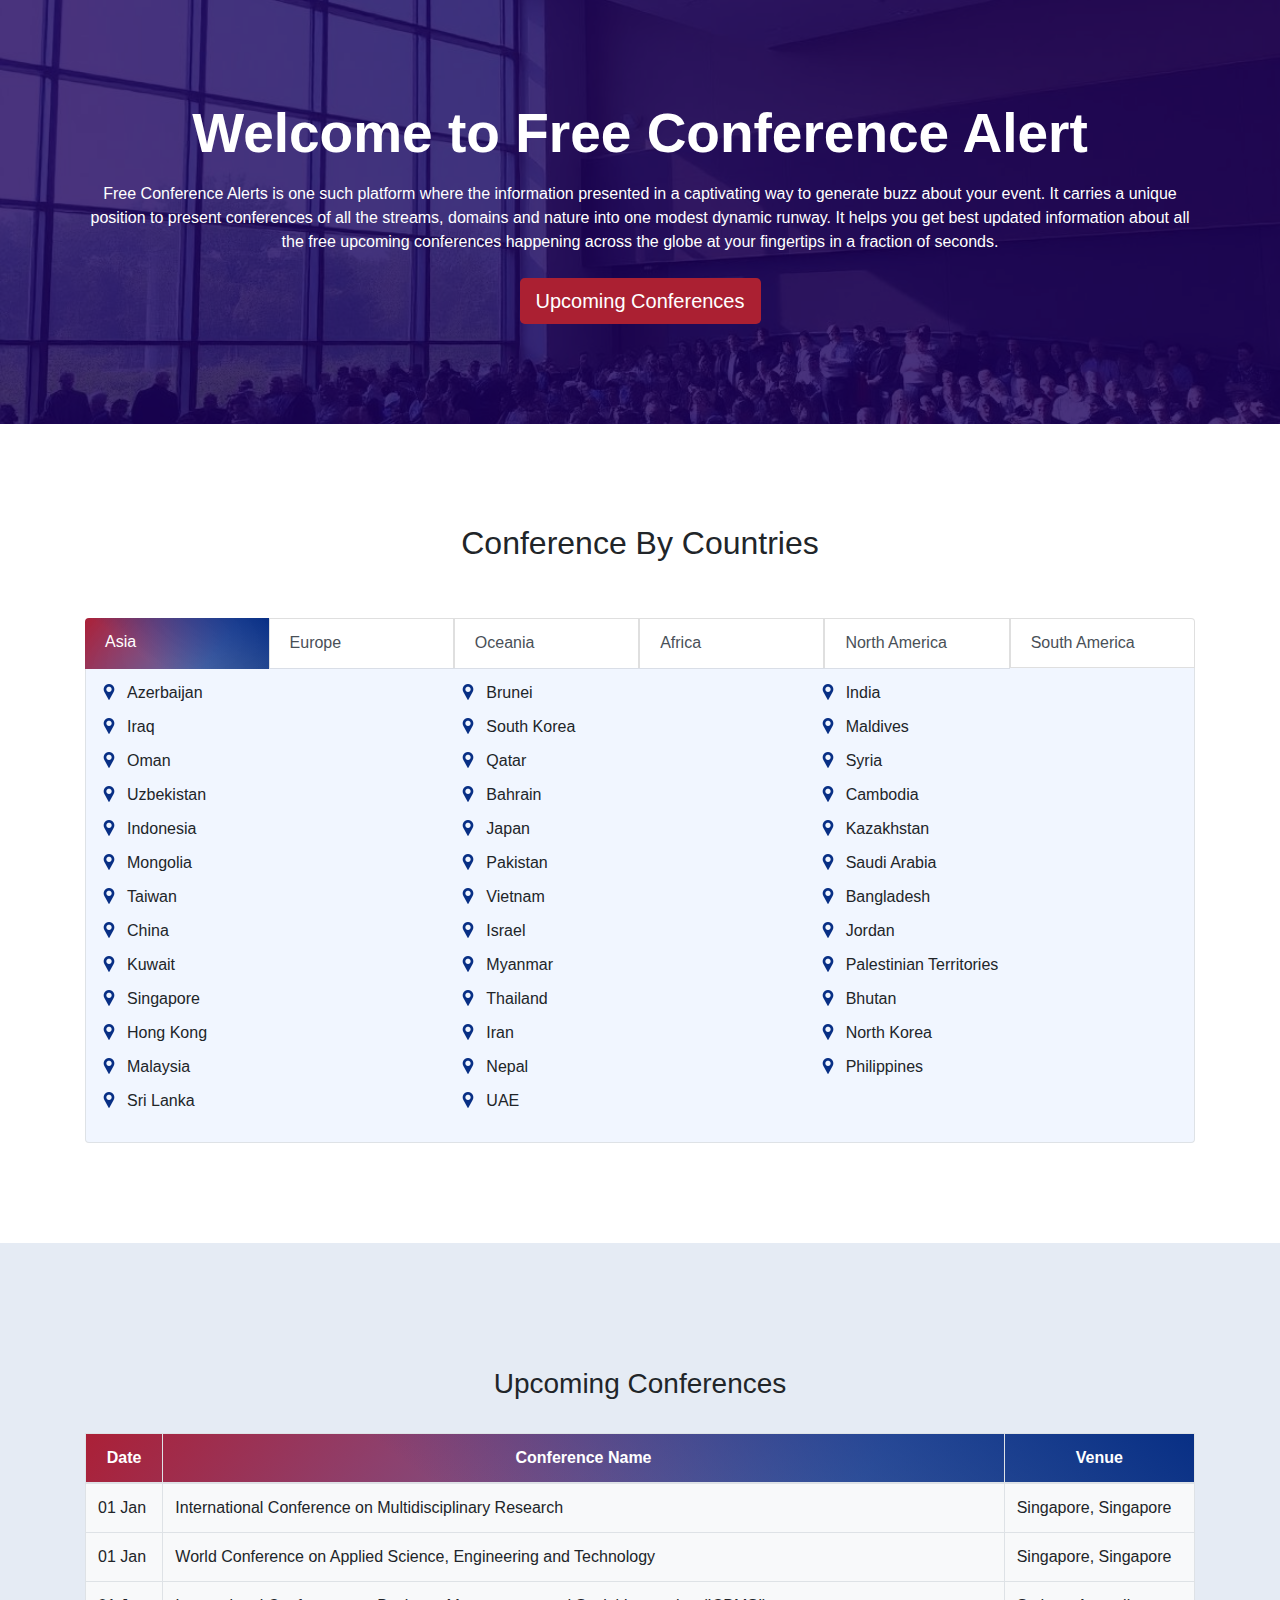
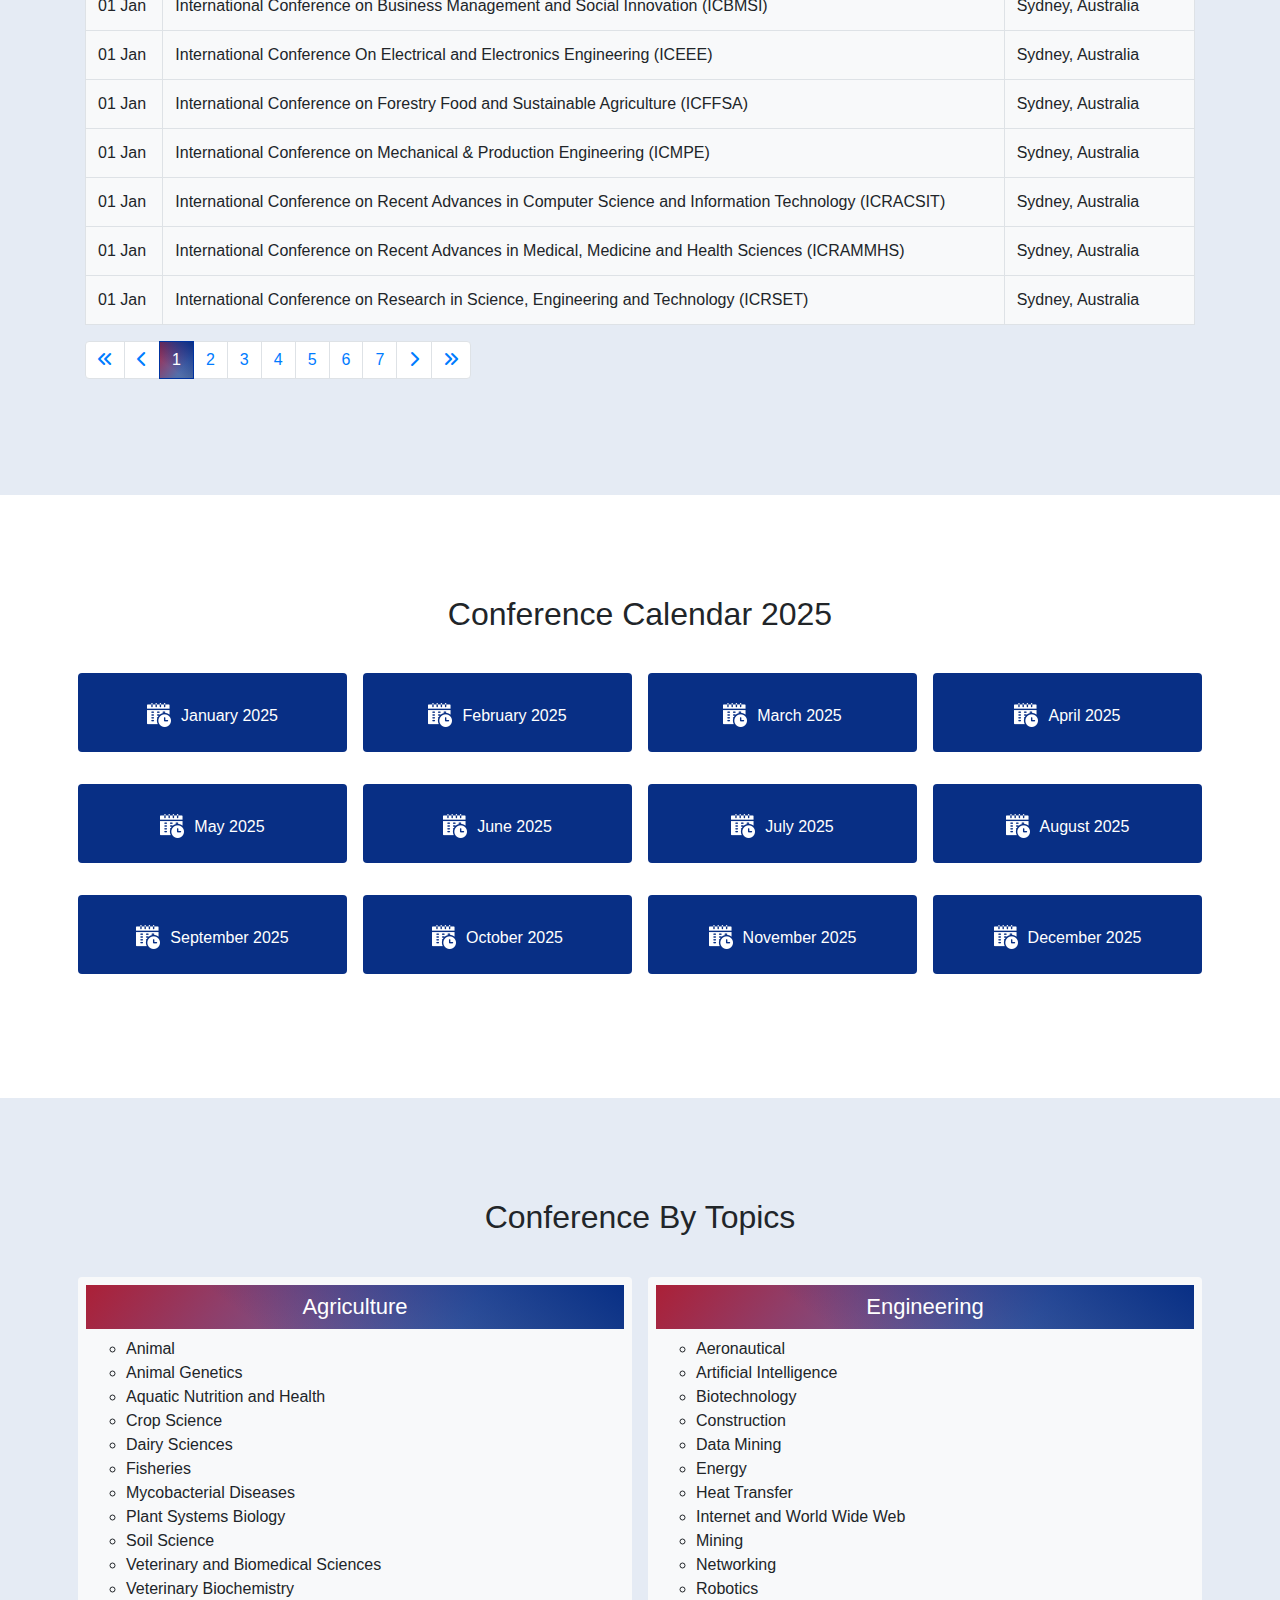
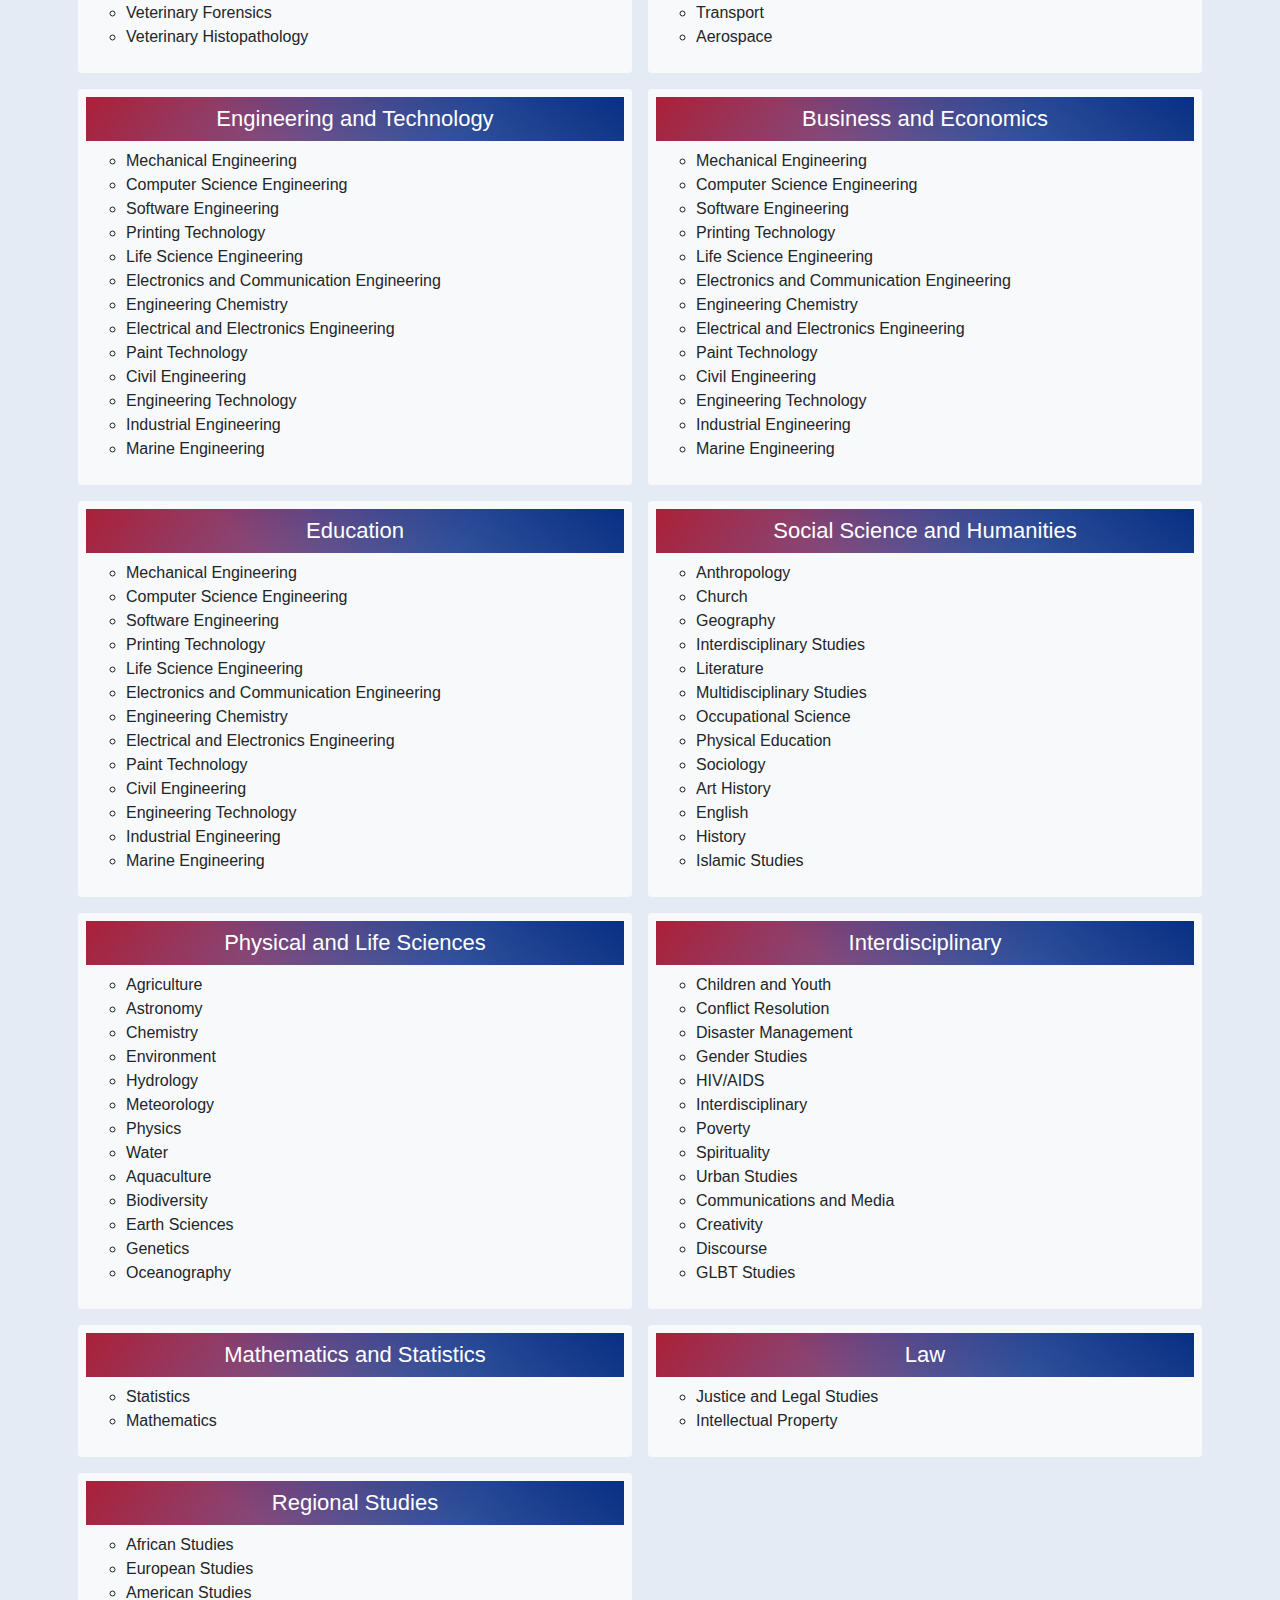
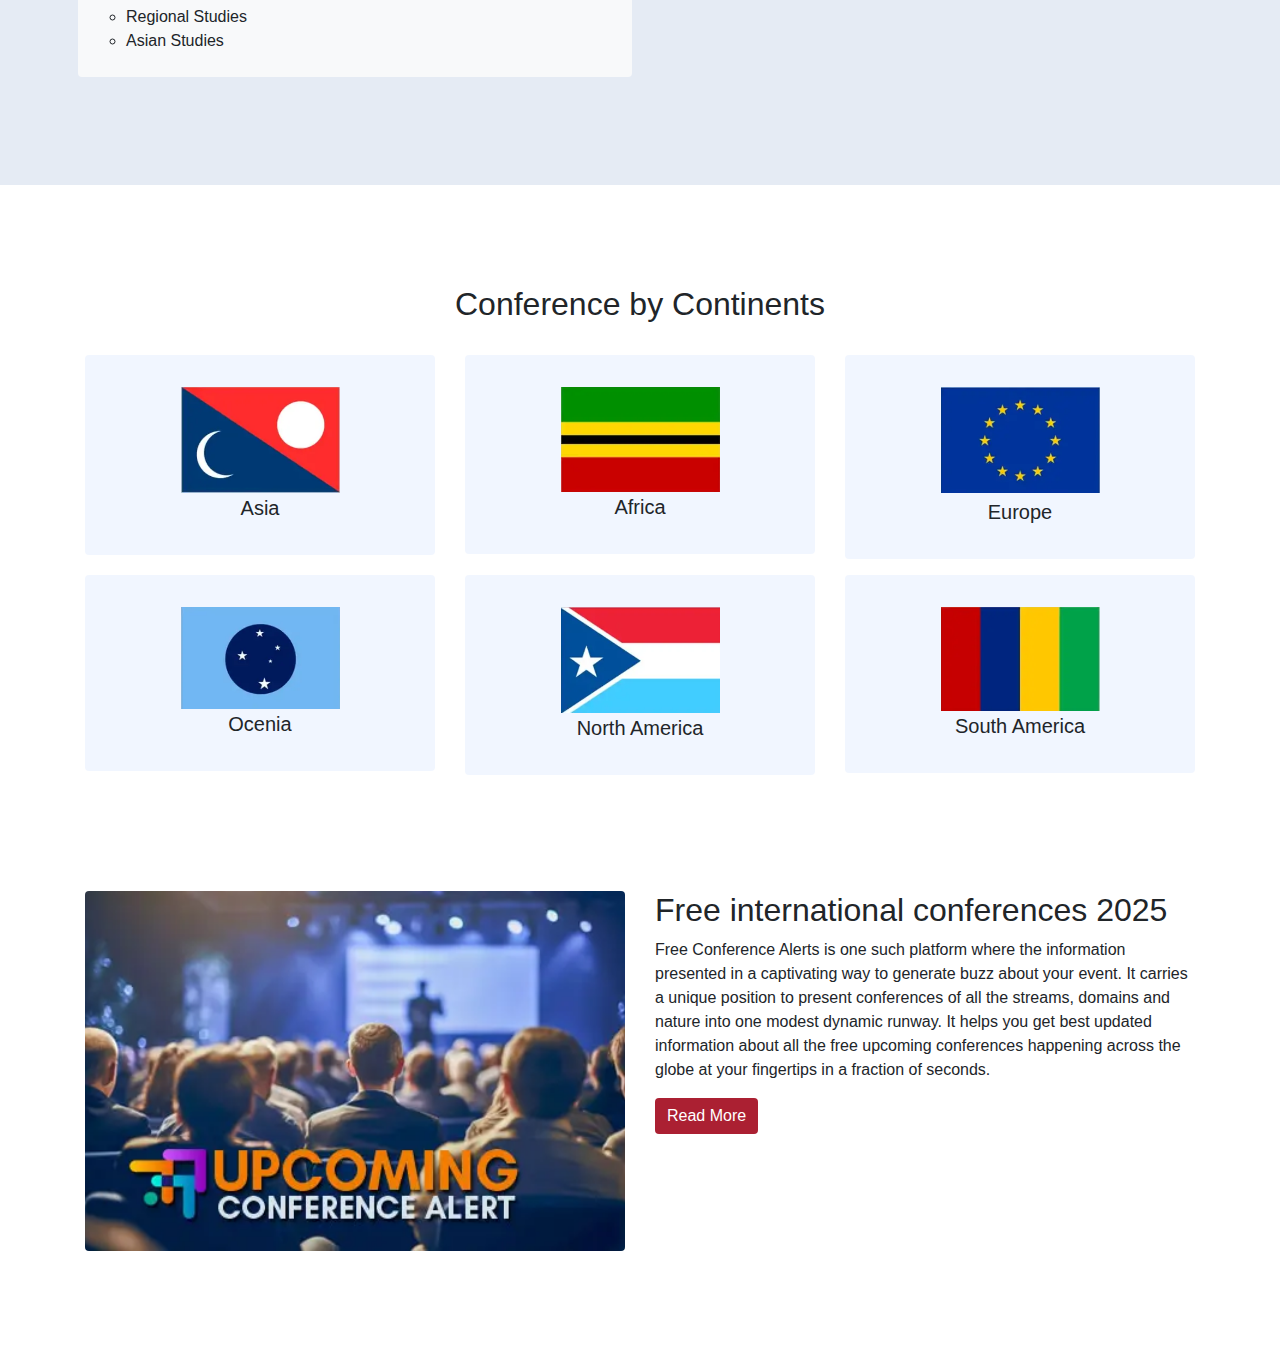
==== home/index.html @ ed37cd1a "structure updated" ====
<!DOCTYPE html>
<html lang="en">
<head>
  <meta charset="UTF-8">
  <meta name="viewport" content="width=device-width, initial-scale=1.0">
  <title>Top Free Conference Cities</title>
  <link rel="stylesheet" href="https://maxcdn.bootstrapcdn.com/bootstrap/4.0.0/css/bootstrap.min.css">
  <link rel="stylesheet" href="styles.css">
  <link rel="stylesheet" href="https://cdnjs.cloudflare.com/ajax/libs/font-awesome/6.0.0-beta3/css/all.min.css">
</head>
<body>
   <section class="position-relative text-center py-100 hero">
    <div class="container position-relative">
      <h1 class="pb-2">Welcome to Free Conference Alert</h1>
      <p class="pb-2">Free Conference Alerts is one such platform where the information presented in a captivating way to generate buzz about your event. It carries a unique position to present conferences of all the streams, domains and nature into one modest dynamic runway. It helps you get best updated information about all the free upcoming conferences happening across the globe at your fingertips in a fraction of seconds.</p>
      <a href="#conference-list">
        <button type="button" class="btn btn-primary btn-lg">Upcoming Conferences</button>
      </a>
      
    </div>
   </section>

<section class="city-section py-100">
  <div class="container">
    <h2 class="text-center pb-5">Conference By Countries</h2>
    <div>
      <div>
        <div class="list-group flex-row" id="list-tab" role="tablist">
          <a class="list-group-item list-group-item-action active" id="list-home-list" data-toggle="list" href="#list-home" role="tab" aria-controls="home">Asia</a>
          <a class="list-group-item list-group-item-action" id="list-profile-list" data-toggle="list" href="#list-profile" role="tab" aria-controls="profile">Europe</a>
          <a class="list-group-item list-group-item-action" id="list-messages-list" data-toggle="list" href="#list-messages" role="tab" aria-controls="messages">Oceania</a>
          <a class="list-group-item list-group-item-action" id="list-settings-list" data-toggle="list" href="#list-settings" role="tab" aria-controls="settings">Africa</a>
          <a class="list-group-item list-group-item-action" id="list-north-america-list" data-toggle="list" href="#list-north-america" role="tab" aria-controls="north-america">North America</a>
          <a class="list-group-item list-group-item-action" id="list-south-america-list" data-toggle="list" href="#list-south-america" role="tab" aria-controls="south-america">South America</a>
        </div>
      </div>
      <div class="col-12 border rounded-bottom py-2 list-box border-top-0" >
        <div class="tab-content " id="nav-tabContent">
          <div class="tab-pane fade show active" id="list-home" role="tabpanel" aria-labelledby="list-home-list"><ul class="city-list p-0">
            <li>Azerbaijan</li>
            <li>Brunei</li>
            <li>India</li>
            <li>Iraq</li>
            <li>South Korea</li>
            <li>Maldives</li>
            <li>Oman</li>
            <li>Qatar</li>
            <li>Syria</li>
            <li>Uzbekistan</li>
            <li>Bahrain</li>
            <li>Cambodia</li>
            <li>Indonesia</li>
            <li>Japan</li>
            <li>Kazakhstan</li>
            <li>Mongolia</li>
            <li>Pakistan</li>
            <li>Saudi Arabia</li>
            <li>Taiwan</li>
            <li>Vietnam</li>
            <li>Bangladesh</li>
            <li>China</li>
            <li>Israel</li>
            <li>Jordan</li>
            <li>Kuwait</li>
            <li>Myanmar</li>
            <li>Palestinian Territories</li>
            <li>Singapore</li>
            <li>Thailand</li>
            <li>Bhutan</li>
            <li>Hong Kong</li>
            <li>Iran</li>
            <li>North Korea</li>
            <li>Malaysia</li>
            <li>Nepal</li>
            <li>Philippines</li>
            <li>Sri Lanka</li>
            <li>UAE</li>
          </ul></div>
          <div class="tab-pane fade" id="list-profile" role="tabpanel" aria-labelledby="list-profile-list"><ul class="city-list p-0">
            <li>Albania</li>
            <li>Andorra</li>
            <li>Armenia</li>
            <li>Austria</li>
            <li>Azerbaijan</li>
            <li>Belarus</li>
            <li>Belgium</li>
            <li>Bosnia and Herzegovina</li>
            <li>Bulgaria</li>
            <li>Croatia</li>
            <li>Cyprus</li>
            <li>Czech Republic</li>
            <li>Denmark</li>
            <li>Estonia</li>
            <li>Finland</li>
            <li>France</li>
            <li>Georgia</li>
            <li>Germany</li>
            <li>Greece</li>
            <li>Hungary</li>
            <li>Iceland</li>
            <li>Ireland</li>
            <li>Italy</li>
            <li>Kosovo</li>
            <li>Latvia</li>
            <li>Lithuania</li>
            <li>Luxembourg</li>
            <li>Malta</li>
            <li>Moldova</li>
            <li>Monaco</li>
            <li>Montenegro</li>
            <li>Netherlands</li>
            <li>North Macedonia</li>
            <li>Norway</li>
            <li>Poland</li>
            <li>Portugal</li>
            <li>Romania</li>
            <li>Russia</li>
            <li>San Marino</li>
            <li>Serbia</li>
            <li>Slovakia</li>
            <li>Slovenia</li>
            <li>Spain</li>
            <li>Sweden</li>
            <li>Switzerland</li>
            <li>Turkey</li>
            <li>Ukraine</li>
            <li>United Kingdom</li>
            <li>Vatican City</li>
          </ul>
          </div>
          <div class="tab-pane fade" id="list-messages" role="tabpanel" aria-labelledby="list-messages-list"><ul class="city-list p-0">
            <li>Australia</li>
            <li>Fiji</li>
            <li>Kiribati</li>
            <li>Marshall Islands</li>
            <li>Micronesia</li>
            <li>New Zealand</li>
            <li>Palau</li>
            <li>Papua New Guinea</li>
            <li>Samoa</li>
            <li>Solomon Islands</li>
            <li>Tonga</li>
            <li>Tuvalu</li>
            <li>Vanuatu</li>
          </ul>
          </div>
          <div class="tab-pane fade" id="list-settings" role="tabpanel" aria-labelledby="list-settings-list"><ul class="city-list p-0">
            <li>Algeria</li>
            <li>Angola</li>
            <li>Benin</li>
            <li>Botswana</li>
            <li>Burkina Faso</li>
            <li>Burundi</li>
            <li>Cabo Verde</li>
            <li>Cameroun</li>
            <li>Central African Republic</li>
            <li>Chad</li>
            <li>Comoros</li>
            <li>Djibouti</li>
            <li>Egypt</li>
            <li>Equatorial Guinea</li>
            <li>Eritrea</li>
            <li>Eswatini</li>
            <li>Ethiopia</li>
            <li>Gabon</li>
            <li>The Gambia</li>
            <li>Ghana</li>
            <li>Guinea</li>
            <li>Guinea-Bissau</li>
            <li>Ivory Coast</li>
            <li>Kenya</li>
            <li>Lesotho</li>
            <li>Liberia</li>
            <li>Libya</li>
            <li>Madagascar</li>
            <li>Malawi</li>
            <li>Mali</li>
            <li>Mauritania</li>
            <li>Mauritius</li>
            <li>Morocco</li>
            <li>Mozambique</li>
            <li>Namibia</li>
            <li>Niger</li>
            <li>Nigeria</li>
            <li>Rwanda</li>
            <li>São Tomé and Príncipe</li>
            <li>Senegal</li>
            <li>Seychelles</li>
            <li>Sierra Leone</li>
            <li>Somalia</li>
            <li>South Africa</li>
            <li>South Sudan</li>
            <li>Sudan</li>
            <li>Togo</li>
            <li>Tunisia</li>
            <li>Uganda</li>
            <li>Zambia</li>
            <li>Zimbabwe</li>
          </ul>
          </div>
          <div class="tab-pane fade" id="list-north-america" role="tabpanel" aria-labelledby="list-north-america-list">
            <ul class="city-list p-0">
              <li>Bahamas</li>
              <li>Cuba</li>
              <li>Greenland</li>
              <li>Mexico</li>
              <li>Barbados</li>
              <li>Dominica</li>
              <li>Haiti</li>
              <li>Panama</li>
              <li>Canada</li>
              <li>Dominican Republic</li>
              <li>Honduras</li>
              <li>Puerto Rico</li>
              <li>Costa Rica</li>
              <li>El Salvador</li>
              <li>Jamaica</li>
              <li>USA</li>
            </ul>
          </div>
          <div class="tab-pane fade" id="list-south-america" role="tabpanel" aria-labelledby="list-south-america-list">
            <ul class="city-list p-0">
              <li>Argentina</li>
              <li>Chile</li>
              <li>Peru</li>
              <li>Bolivia</li>
              <li>Ecuador</li>
              <li>Suriname</li>
              <li>Brazil</li>
              <li>Guyana</li>
              <li>Uruguay</li>
              <li>Colombia</li>
              <li>Paraguay</li>
              <li>Venezuela</li>
            </ul>
          </div>
        </div>
      </div>
    </div>
  </div>
</section>

<section id="conference-list" class="conference-list py-100">
  <div class="container mt-4">
    <h3 class="text-center pb-4">Upcoming Conferences</h3>
    <div class="table-responsive">
        <table class="table table-bordered bg-light">
            <thead class="gradient-bg">
                <tr class="text-center">
                    <th>Date</th>
                    <th>Conference Name</th>
                    <th>Venue</th>
                </tr>
            </thead>
            <tbody>
                <tr>
                    <td>01 Jan</td>
                    <td>International Conference on Multidisciplinary Research</td>
                    <td>Singapore, Singapore</td>
                </tr>
                <tr>
                    <td>01 Jan</td>
                    <td>World Conference on Applied Science, Engineering and Technology</td>
                    <td>Singapore, Singapore</td>
                </tr>
                <tr>
                    <td>01 Jan</td>
                    <td>International Conference on Business Management and Social Innovation (ICBMSI)</td>
                    <td>Sydney, Australia</td>
                </tr>
                <tr>
                    <td>01 Jan</td>
                    <td>International Conference On Electrical and Electronics Engineering (ICEEE)</td>
                    <td>Sydney, Australia</td>
                </tr>
                <tr>
                    <td>01 Jan</td>
                    <td>International Conference on Forestry Food and Sustainable Agriculture (ICFFSA)</td>
                    <td>Sydney, Australia</td>
                </tr>
                <tr>
                    <td>01 Jan</td>
                    <td>International Conference on Mechanical & Production Engineering (ICMPE)</td>
                    <td>Sydney, Australia</td>
                </tr>
                <tr>
                    <td>01 Jan</td>
                    <td>International Conference on Recent Advances in Computer Science and Information Technology (ICRACSIT)</td>
                    <td>Sydney, Australia</td>
                </tr>
                <tr>
                    <td>01 Jan</td>
                    <td>International Conference on Recent Advances in Medical, Medicine and Health Sciences (ICRAMMHS)</td>
                    <td>Sydney, Australia</td>
                </tr>
                <tr>
                    <td>01 Jan</td>
                    <td>International Conference on Research in Science, Engineering and Technology (ICRSET)</td>
                    <td>Sydney, Australia</td>
                </tr>
            </tbody>
        </table>

        <ul class="pagination justify-content-start">
          <li class="page-item">
              <a class="page-link" href="#"><i class="fa-solid fa-angles-left"></i></a>
          </li>
          <li class="page-item">
              <a class="page-link" href="#"><i class="fa-solid fa-chevron-left"></i></a>
          </li>
          <li class="page-item active">
              <a class="page-link" href="#">1</a>
          </li>
          <li class="page-item"><a class="page-link" href="#">2</a></li>
          <li class="page-item"><a class="page-link" href="#">3</a></li>
          <li class="page-item"><a class="page-link" href="#">4</a></li>
          <li class="page-item"><a class="page-link" href="#">5</a></li>
          <li class="page-item"><a class="page-link" href="#">6</a></li>
          <li class="page-item"><a class="page-link" href="#">7</a></li>
          <li class="page-item">
              <a class="page-link" href="#"><i class="fa-solid fa-chevron-right"></i></a>
          </li>
          <li class="page-item">
              <a class="page-link" href="#"><i class="fa-solid fa-angles-right"></i></a>
          </li>
      </ul>
    </div>
</div>

</section>

<section class="calendar py-100">
  <div class="container">
    <h2 class="text-center pb-4">Conference Calendar 2025</h2>
    
    <div class="row p-0">
      <div class="text-center p-2 rounded col-md-3 col-sm-6 col-12">
        <p class="py-4 rounded text-white">January 2025</p>
      </div class="py-4 rounded text-white">
      <div class="text-center p-2 rounded col-md-3 col-sm-6 col-12">
        <p class="py-4 rounded text-white">February 2025</p>
      </div>
      <div class="text-center p-2 rounded col-md-3 col-sm-6 col-12">
        <p class="py-4 rounded text-white">March 2025</p>
      </div>
      <div class="text-center p-2 rounded col-md-3 col-sm-6 col-12">
        <p class="py-4 rounded text-white">April 2025</p>
      </div>

      <div class="text-center p-2 rounded col-md-3 col-sm-6 col-12">
        <p class="py-4 rounded text-white">May 2025</p>
      </div>
      <div class="text-center p-2 rounded col-md-3 col-sm-6 col-12">
        <p class="py-4 rounded text-white">June 2025</p>
      </div>
      <div class="text-center p-2 rounded col-md-3 col-sm-6 col-12">
        <p class="py-4 rounded text-white">July 2025</p>
      </div>
      <div class="text-center p-2 rounded col-md-3 col-sm-6 col-12">
        <p class="py-4 rounded text-white">August 2025</p>
      </div>
    
      <div class="text-center p-2 rounded col-md-3 col-sm-6 col-12">
        <p class="py-4 rounded text-white">September 2025</p>
      </div>
      <div class="text-center p-2 rounded col-md-3 col-sm-6 col-12">
        <p class="py-4 rounded text-white">October 2025</p>
      </div>
      <div class="text-center p-2 rounded col-md-3 col-sm-6 col-12">
        <p class="py-4 rounded text-white">November 2025</p>
      </div>
      <div class="text-center p-2 rounded col-md-3 col-sm-6 col-12">
        <p class="py-4 rounded text-white">December 2025</p>
      </div>
    </div>
  </div>
  
  </div>
  
</section>

<section class="topics py-100">

<div class="container">
  <h2 class="text-center pb-4">Conference By Topics</h2>
  <div class="row">

  <div class="p-2 col-md-6 col-12">
  <div class="rounded bg-light p-2 topic-div">
    <h2 class="text-center gradient-bg">Agriculture</h2>
    <ul class="topic">
      <li>Animal</li>
      <li>Animal Genetics</li>
      <li>Aquatic Nutrition and Health</li>
      <li>Crop Science</li>
      <li>Dairy Sciences</li>
      <li>Fisheries</li>
      <li>Mycobacterial Diseases</li>
      <li>Plant Systems Biology</li>
      <li>Soil Science</li>
      <li>Veterinary and Biomedical Sciences</li>
      <li>Veterinary Biochemistry</li>
      <li>Veterinary Forensics</li>
      <li>Veterinary Histopathology</li>
      <li>Veterinary Science</li>
    </ul> 
  </div>
</div>

<div class="p-2 col-md-6 col-12">
  <div class="rounded bg-light p-2 topic-div">
    <h2 class="text-center gradient-bg">Engineering</h2>
    <ul class="topic">
      <li>Aeronautical</li>
      <li>Artificial Intelligence</li>
      <li>Biotechnology</li>
      <li>Construction</li>
      <li>Data Mining</li>
      <li>Energy</li>
      <li>Heat Transfer</li>
      <li>Internet and World Wide Web</li>
      <li>Mining</li>
      <li>Networking</li>
      <li>Robotics</li>
      <li>Transport</li>
      <li>Aerospace</li>
      <li>Bioinformatics</li>
      <li>Computer Software and Applications</li>
      <li>Computer Vision</li>
      <li>Design</li>
      <li>Engineering</li>
      <li>Image Processing</li>
      <li>Manufacturing</li>
      <li>NanoTechnology</li>
      <li>Polymers and Plastics</li>
      <li>Space Environment and Aviation Technology</li>
      <li>Architecture</li>
      <li>Biomedical Engineering</li>
      <li>Computing</li>
      <li>Cybersecurity</li>
      <li>Electronics and Electrical</li>
      <li>Forestry</li>
      <li>Information Technology</li>
      <li>Military</li>
      <li>NanoTechnology and Smart materials</li>
      <li>Renewable Energy</li>
      <li>Systems Engineering</li>
    </ul>
  </div>
</div>

  <div class="p-2 col-md-6 col-12">
  <div class="rounded bg-light p-2 topic-div">
    <h2 class="text-center gradient-bg">Engineering and Technology</h2>
    <ul class="topic">
      <li>Mechanical Engineering</li>
      <li>Computer Science Engineering</li>
      <li>Software Engineering</li>
      <li>Printing Technology</li>
      <li>Life Science Engineering</li>
      <li>Electronics and Communication Engineering</li>
      <li>Engineering Chemistry</li>
      <li>Electrical and Electronics Engineering</li>
      <li>Paint Technology</li>
      <li>Civil Engineering</li>
      <li>Engineering Technology</li>
      <li>Industrial Engineering</li>
      <li>Marine Engineering</li>
    </ul>
  </div>
</div>

<div class="p-2 col-md-6 col-12">
  <div class="rounded bg-light p-2 topic-div">
    <h2 class="text-center gradient-bg">Business and Economics</h2>
    <ul class="topic">
      <li>Mechanical Engineering</li>
      <li>Computer Science Engineering</li>
      <li>Software Engineering</li>
      <li>Printing Technology</li>
      <li>Life Science Engineering</li>
      <li>Electronics and Communication Engineering</li>
      <li>Engineering Chemistry</li>
      <li>Electrical and Electronics Engineering</li>
      <li>Paint Technology</li>
      <li>Civil Engineering</li>
      <li>Engineering Technology</li>
      <li>Industrial Engineering</li>
      <li>Marine Engineering</li>
    </ul>
  </div>
</div>

  <div class="p-2 col-md-6 col-12">
  <div class="rounded bg-light p-2 topic-div">
    <h2 class="text-center gradient-bg">Education</h2>
    <ul class="topic">
      <li>Mechanical Engineering</li>
  <li>Computer Science Engineering</li>
  <li>Software Engineering</li>
  <li>Printing Technology</li>
  <li>Life Science Engineering</li>
  <li>Electronics and Communication Engineering</li>
  <li>Engineering Chemistry</li>
  <li>Electrical and Electronics Engineering</li>
  <li>Paint Technology</li>
  <li>Civil Engineering</li>
  <li>Engineering Technology</li>
  <li>Industrial Engineering</li>
  <li>Marine Engineering</li>
    </ul>
  </div>
</div>

<div class="p-2 col-md-6 col-12">
  <div class="rounded bg-light p-2 topic-div">
    <h2 class="text-center gradient-bg">Social Science and Humanities</h2>
    <ul class="topic">
      <li>Anthropology</li>
      <li>Church</li>
      <li>Geography</li>
      <li>Interdisciplinary Studies</li>
      <li>Literature</li>
      <li>Multidisciplinary Studies</li>
      <li>Occupational Science</li>
      <li>Physical Education</li>
      <li>Sociology</li>
      <li>Art History</li>
      <li>English</li>
      <li>History</li>
      <li>Islamic Studies</li>
      <li>Literacy</li>
      <li>Museums and Heritage</li>
      <li>Poetry</li>
      <li>Religious Studies</li>
      <li>Social Sciences</li>
      <li>Arts</li>
      <li>English Literature</li>
      <li>Information Science</li>
      <li>Language</li>
      <li>Local Government</li>
      <li>Music</li>
      <li>Philosophy</li>
      <li>Politics</li>
    </ul>
  </div>
</div>

  <div class="p-2 col-md-6 col-12">
  <div class="rounded bg-light p-2 topic-div">
    <h2 class="text-center gradient-bg">Physical and Life Sciences</h2>
    <ul class="topic">
      <li>Agriculture</li>
      <li>Astronomy</li>
      <li>Chemistry</li>
      <li>Environment</li>
      <li>Hydrology</li>
      <li>Meteorology</li>
      <li>Physics</li>
      <li>Water</li>
      <li>Aquaculture</li>
      <li>Biodiversity</li>
      <li>Earth Sciences</li>
      <li>Genetics</li>
      <li>Oceanography</li>
      <li>Soil</li>
      <li>Life Sciences</li>
      <li>Waste Management</li>
      <li>Archaeology</li>
      <li>Biology</li>
      <li>Ecology</li>
      <li>GIS</li>
      <li>Sustainability</li>
      <li>Sustainable Development</li>
      <li>Veterinary</li>
    </ul>
  </div>
</div>

<div class="p-2 col-md-6 col-12">
  <div class="rounded bg-light p-2 topic-div">
    <h2 class="text-center gradient-bg">Interdisciplinary</h2>
    <ul class="topic">
      <li>Children and Youth</li>
      <li>Conflict Resolution</li>
      <li>Disaster Management</li>
      <li>Gender Studies</li>
      <li>HIV/AIDS</li>
      <li>Interdisciplinary</li>
      <li>Poverty</li>
      <li>Spirituality</li>
      <li>Urban Studies</li>
      <li>Communications and Media</li>
      <li>Creativity</li>
      <li>Discourse</li>
      <li>GLBT Studies</li>
      <li>Human Rights</li>
      <li>Leadership</li>
      <li>Public Policy</li>
      <li>Sport Science</li>
      <li>Violence</li>
      <li>Complex Systems</li>
      <li>Culture</li>
      <li>Film Studies</li>
      <li>Globalization</li>
      <li>Identity</li>
      <li>Memory</li>
      <li>Sexuality and Eroticism</li>
      <li>Tourism</li>
  
    </ul>
  </div>
</div>

    <div class="p-2 col-md-6 col-12">
  <div class="rounded bg-light p-2 topic-div">
    <h2 class="text-center gradient-bg">Mathematics and Statistics</h2>
    <ul class="topic">
      <li>Statistics</li>
      <li>Mathematics</li>
    </ul>
  </div>
</div>


<div class="p-2 col-md-6 col-12">
  <div class="rounded bg-light p-2 topic-div">
    <h2 class="text-center gradient-bg">Law</h2>
    <ul class="topic">
      <li>Justice and Legal Studies</li>
      <li>Intellectual Property</li>
    </ul>
  </div>
</div>

    <div class="p-2 col-md-6 col-12">
      <div class="rounded bg-light p-2 topic-div">
        <h2 class="text-center gradient-bg">Regional Studies</h2>
        <ul class="topic">
          <li>African Studies</li>
      <li>European Studies</li>
      <li>American Studies</li>
      <li>Regional Studies</li>
      <li>Asian Studies</li>
        </ul>
      </div>
    </div>
</div>
</div>


</section>

<section class="pt-100 flags ">
  <div class="container">
    <h2 class="text-center pb-4">Conference by Continents</h2>
    <div class="row">

      <div class="col-sm-6 col-md-4 mb-3 text-center ">
        <div class="p-3 rounded"><img src="../assets/asia-flag.webp" alt="" class="mt-3"> <p>Asia</p></div>
      </div>

      <div class="col-sm-6 col-md-4 mb-3 text-center">
        <div class="p-3 rounded"><img src="../assets/africa-flag.webp" alt="" class="mt-3"> <p>Africa</p></div>
      </div>

      <div class="col-sm-6 col-md-4 mb-3 text-center">
        <div class="p-3 rounded"><img src="../assets/europe-flag.webp" alt="" class="mt-3"> <p class=" pt-1">Europe</p></div>
      </div>

      <div class="col-sm-6 col-md-4 mb-3 text-center">
        <div class="p-3 rounded"><img src="../assets/oceania-flag.webp" alt="" class="mt-3"> <p>Ocenia</p></div>
      </div>

      <div class="col-sm-6 col-md-4 mb-3 text-center">
        <div class="p-3 rounded"><img src="../assets/north-america-flag.webp" alt="" class="mt-3"> <p>North America</p></div>
      </div>

      <div class="col-sm-6 col-md-4 mb-3 text-center">
        <div class="p-3 rounded"><img src="../assets/south america-logo.webp" alt="" class="mt-3"> <p>South America</p></div>
      </div>
    </div>
  </div>
</section>


<section class="info py-100">
  <div class="container">
    <div class="row">

      <div class="col-md-6 col-sm-12 image-div">
          <img src="../assets/about-us.webp" alt="" class="rounded">
      </div>

      <div class="col-md-6 col-sm-12">
          <h2>Free international conferences 2025</h2>
          <p>Free Conference Alerts is one such platform where the information presented in a captivating way to generate buzz about your event. It carries a unique position to present conferences of all the streams, domains and nature into one modest dynamic runway. It helps you get best updated information about all the free upcoming conferences happening across the globe at your fingertips in a fraction of seconds.
          </p>
          <button type="button" class="btn btn-primary">Read More</button>
      </div>
    </div>
  </div>
</section>


  <!-- Bootstrap JS dependencies -->
  <script src="https://code.jquery.com/jquery-3.2.1.slim.min.js"></script>
  <script src="https://cdnjs.cloudflare.com/ajax/libs/popper.js/1.11.0/umd/popper.min.js"></script>
  <script src="https://maxcdn.bootstrapcdn.com/bootstrap/4.0.0/js/bootstrap.min.js"></script>
</body>
</html>
---- home/styles.css ----
.py-100{
  padding: 100px 20px;
}
.pt-100{
  padding-top: 100px;
}
.lite-bg{
  background-color: rgb(28, 0, 92);
  opacity: .5; 
}

.gradient-bg, .list-group-item.active{
  background:  linear-gradient(217deg, #082f85, rgba(255, 0, 0, 0) 70.71%), linear-gradient(127deg, #ab2037, rgb(105 132 171 / 73%) 70.71%), linear-gradient(336deg, #082f85, rgb(0 0 255 / 73%) 70.71%);
  color: white;
  border:none;
}

/* hero section  */
h1{
  font-size: 55px;
  font-weight: 600;
}
.hero {
  background-image: url('../assets/hero-bg.jpeg') ;
  background-size: cover ;
  background-position: center center;
  color: white;
  overflow: hidden;
}
.hero::before{
  position: absolute;
  content: "";
  height: 100%;
  width: 100%;
  background-color: rgb(28, 0, 92);
  opacity: .8;
  left: 0;
  top: 0;

}
.hero button, .info button{
  background-color: #ab2032;
  border:none;
}


  /* conference country  */
  .list-group-item:first-child {
    border-top-left-radius: .25rem;
    border-top-right-radius: 0;
}


  .list-group-item:last-child {
    margin-bottom: 0;
    border-top-right-radius: .25rem;
    border-bottom-left-radius: 0;
    border-bottom-right-radius: 0;
}

  /* city list  */
  .city-list{
    display: grid;
    grid-template-columns: 1fr 1fr 1fr;
  }

.city-list li {
    list-style: none;
    margin: 5px 0;
    position: relative;
  }
  .city-list li::before{
    display: inline-block;
    content: "";
    background-image: url('../assets/pin.png');
    background-size: contain;
    height: 16px;
    width: 16px;
    margin-right: 10px;
    transform: translateY(2px);
  }



  .list-box{
    background-color: #ccdcff44;
  }
/* pagination  */
  .page-item.active .page-link {
    background:  linear-gradient(217deg, #082f85, rgba(255, 0, 0, 0) 70.71%), linear-gradient(127deg, #ab2037, rgb(105 132 171 / 73%) 70.71%), linear-gradient(336deg, #082f85, rgb(0 0 255 / 73%) 70.71%);
    border-color: #0033a0;
    color: white;
}

/* conferencs */

.conference-list{
  background-color: #e5ebf4;
}


  /* calendar  */

  .calendar p{
    background:  #082f85;
    font-size: 16px;
    font-weight: 500;
    cursor: pointer;
    transition: all .3s ease-in-out;
  }

  .calendar p:hover{
background-color: #074ce0;
  }

  .calendar p::before{
    content: "";
    height: 24px;
    width: 24px;
    display: inline-block;
    margin-right: 10px;
    transform: translateY(6px);
    background-image: url('../assets/timetable.png');
  }


  /* topic */
  .topics {
    background-color: #e5ebf4;
  }

   .topic-div .topic{
    max-height: 312px;
    overflow-y: auto;
  } 

  .topic-div h2{
    font-size: 22px;
    color: white;
    line-height: 2;
  }

  .topic li{
    list-style-type: circle;
    font-size: 16px;
    font-weight: 500;
  }

/* flag  */
.flags img{
  width: 50%;
}

.flags .container .row div div{
      background-color: #ccdcff44;
}

.flags p{
  font-size: 20px;
  font-weight: 500;
}


  /* info section  */
.image-div img{
  width: 100%;
    height: 360px;
  object-fit: cover;
}


/* mobile css  */
@media (max-width: 767px){
  .py-100{
    padding: 30px 10px;
  }
  .pt-100{
    padding-top: 30px;
  }
h1{
  font-size: 35px;
}

/* city list  */

.city-section .flex-row{
  flex-wrap: wrap;
}
.list-group-item {
  width: 50%;
}


/* info  */
.image-div img {
  width: 287px;
  height: 100%;
}
}

/* scroll bar designs  */

.topic-div .topic::-webkit-scrollbar {
  width: 10px;
}

.topic-div .topic::-webkit-scrollbar-thumb {
  background: #ab2037c7;
  border-radius: 5px;
}

.topic-div .topic::-webkit-scrollbar-thumb:hover {
  background: #ab2032;
}


.topic-div .topic::-webkit-scrollbar-track {
  background: #f1f1f1;
}
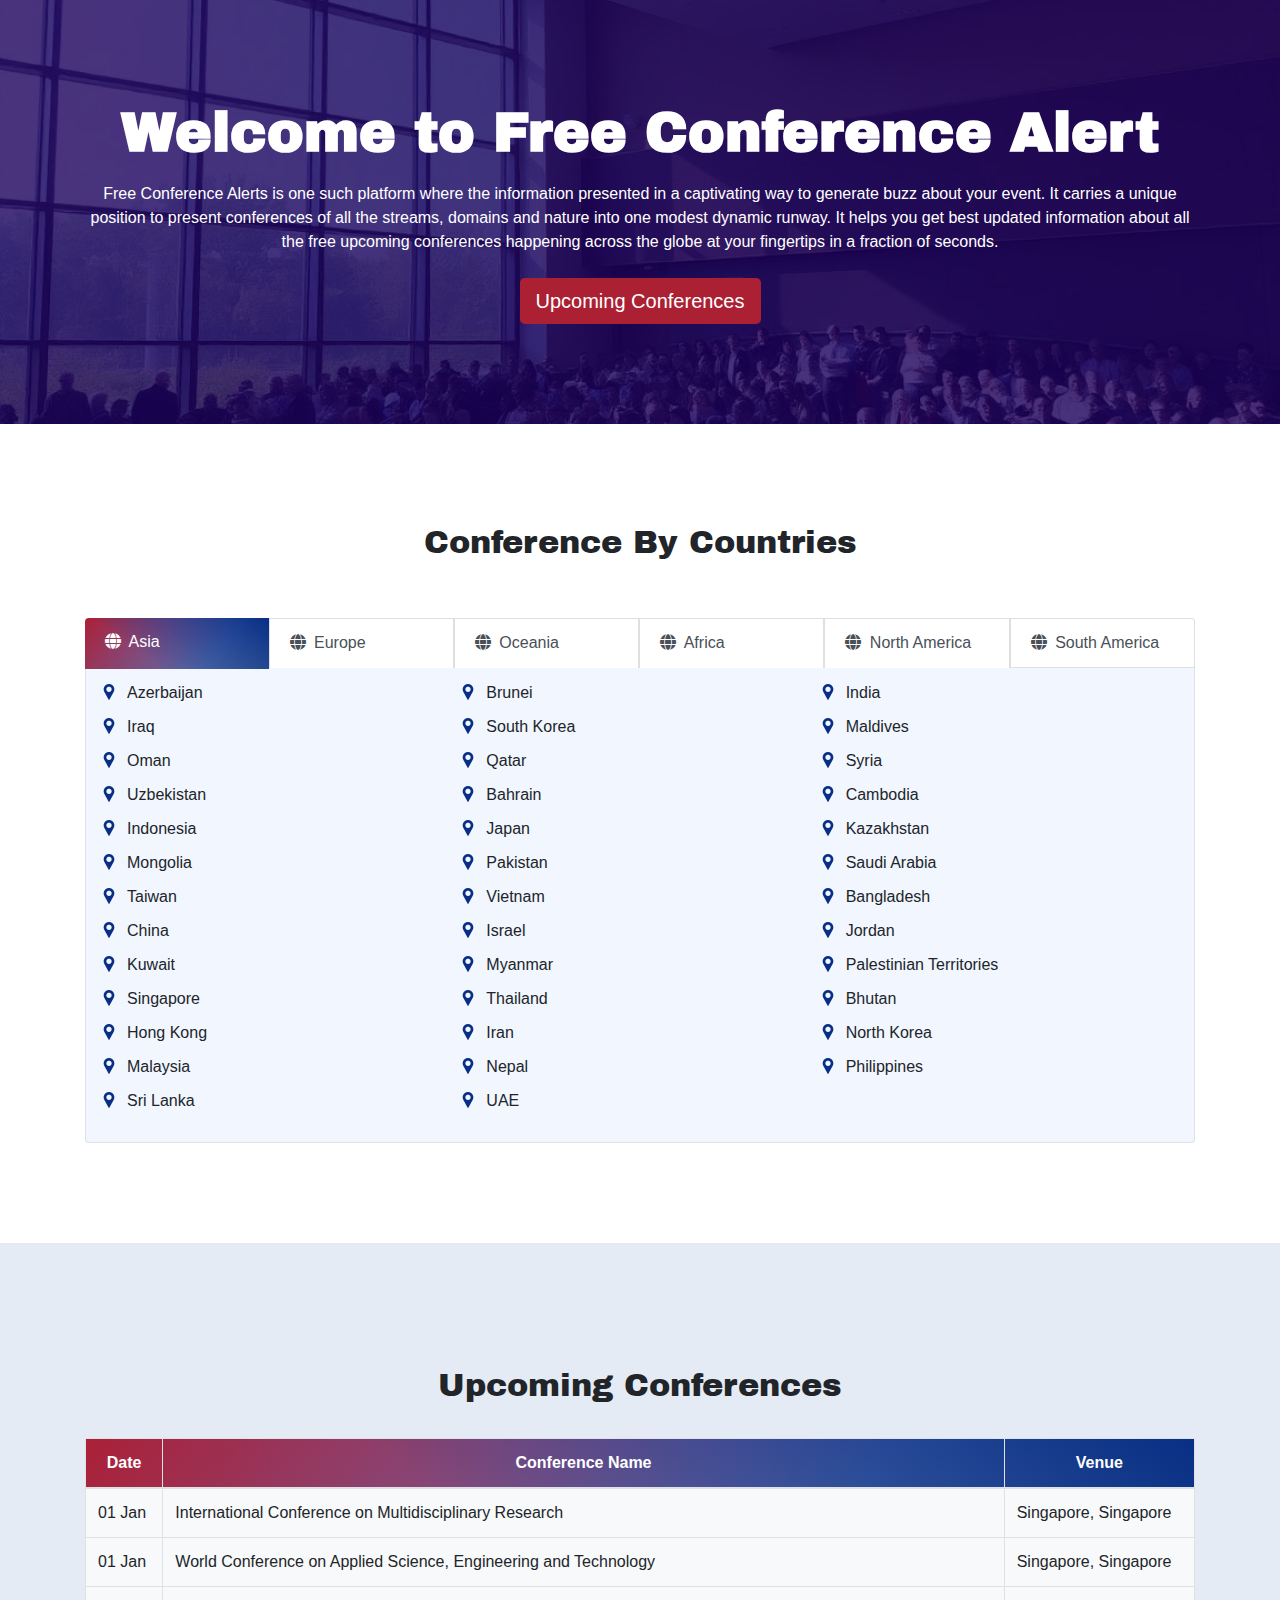
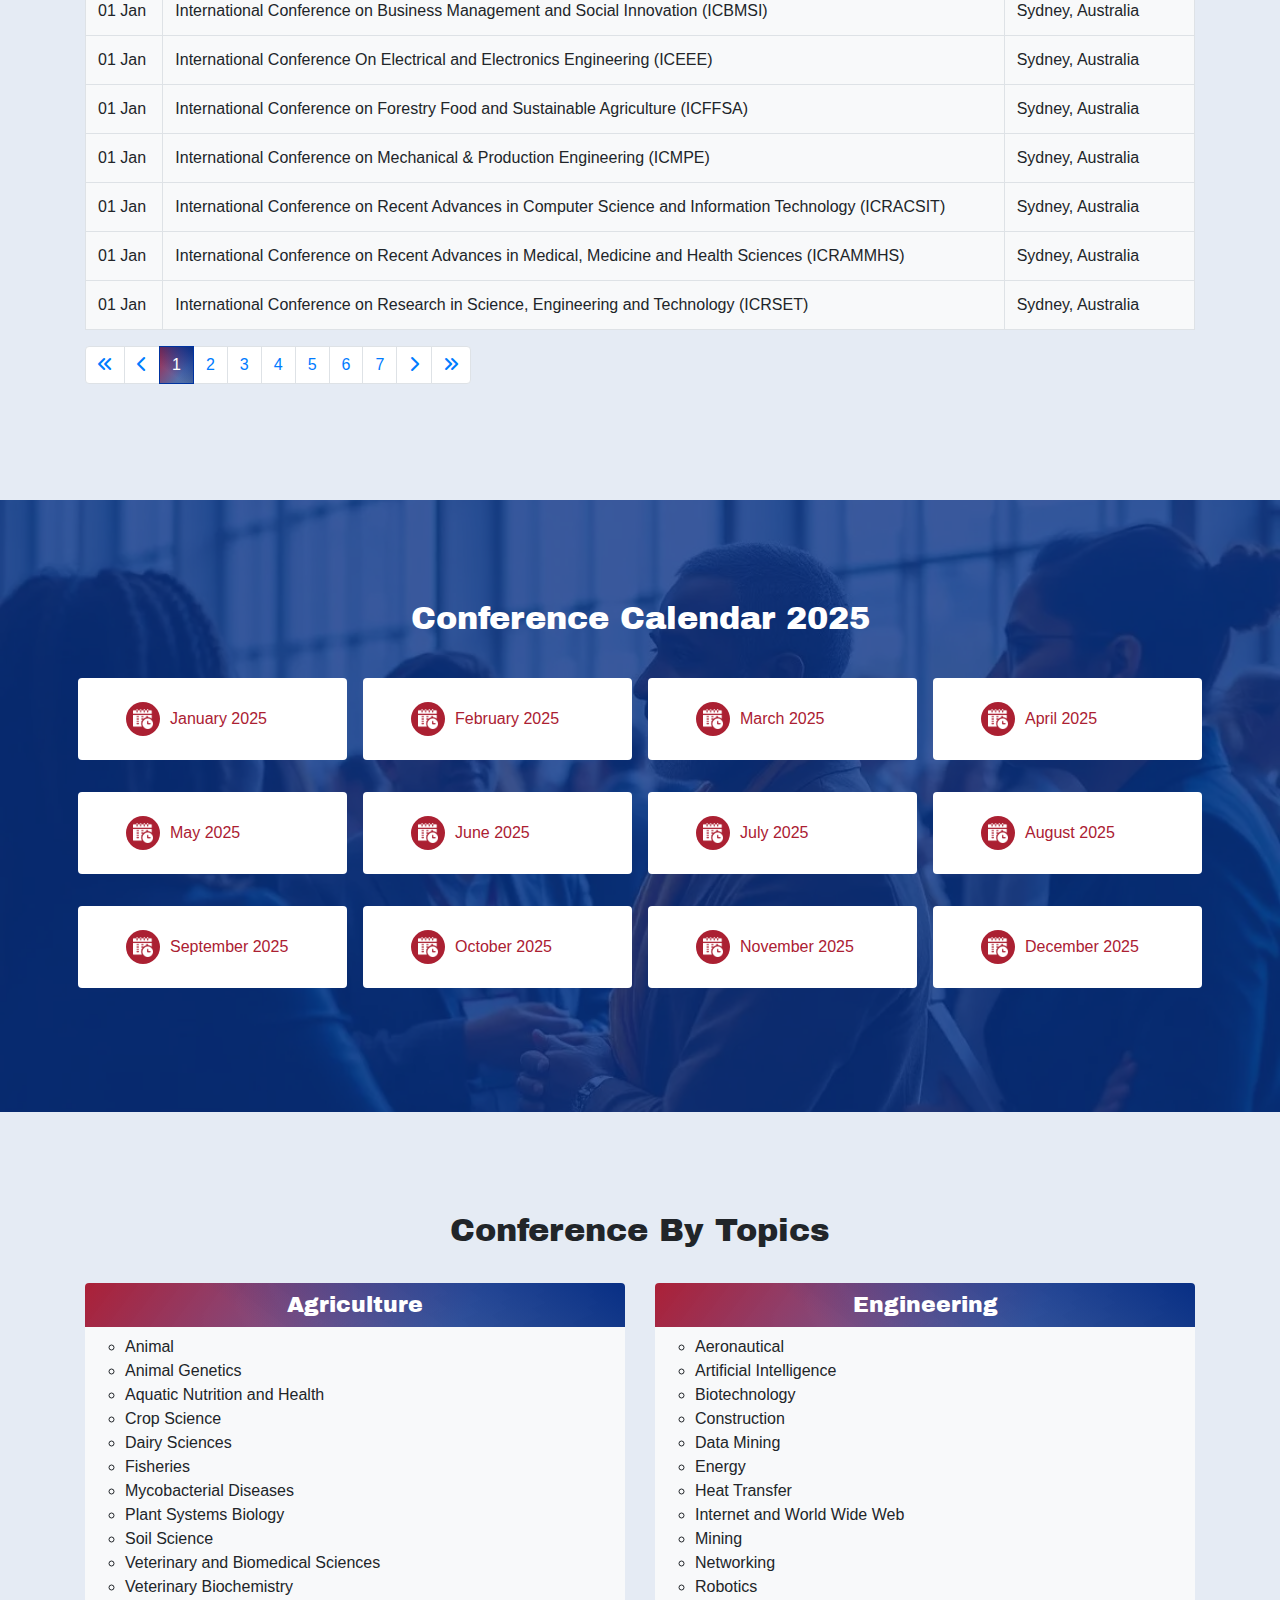
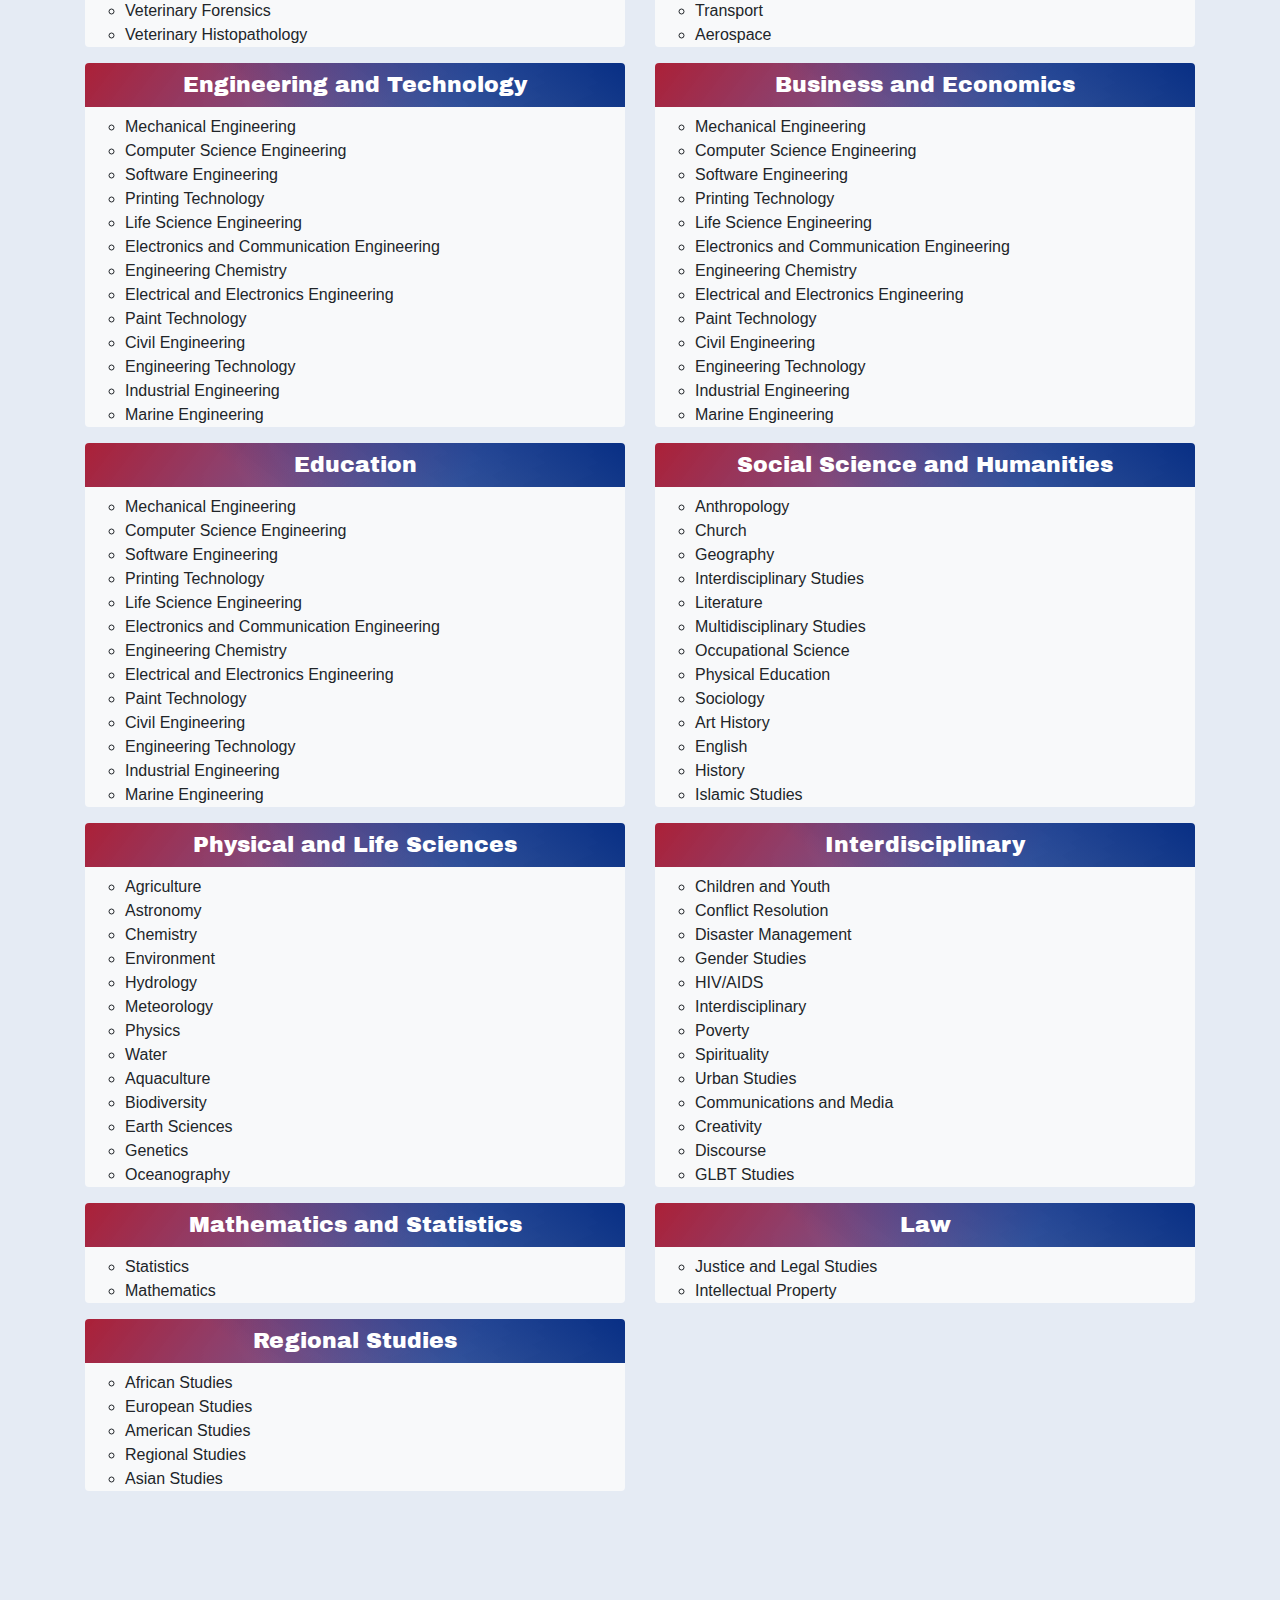
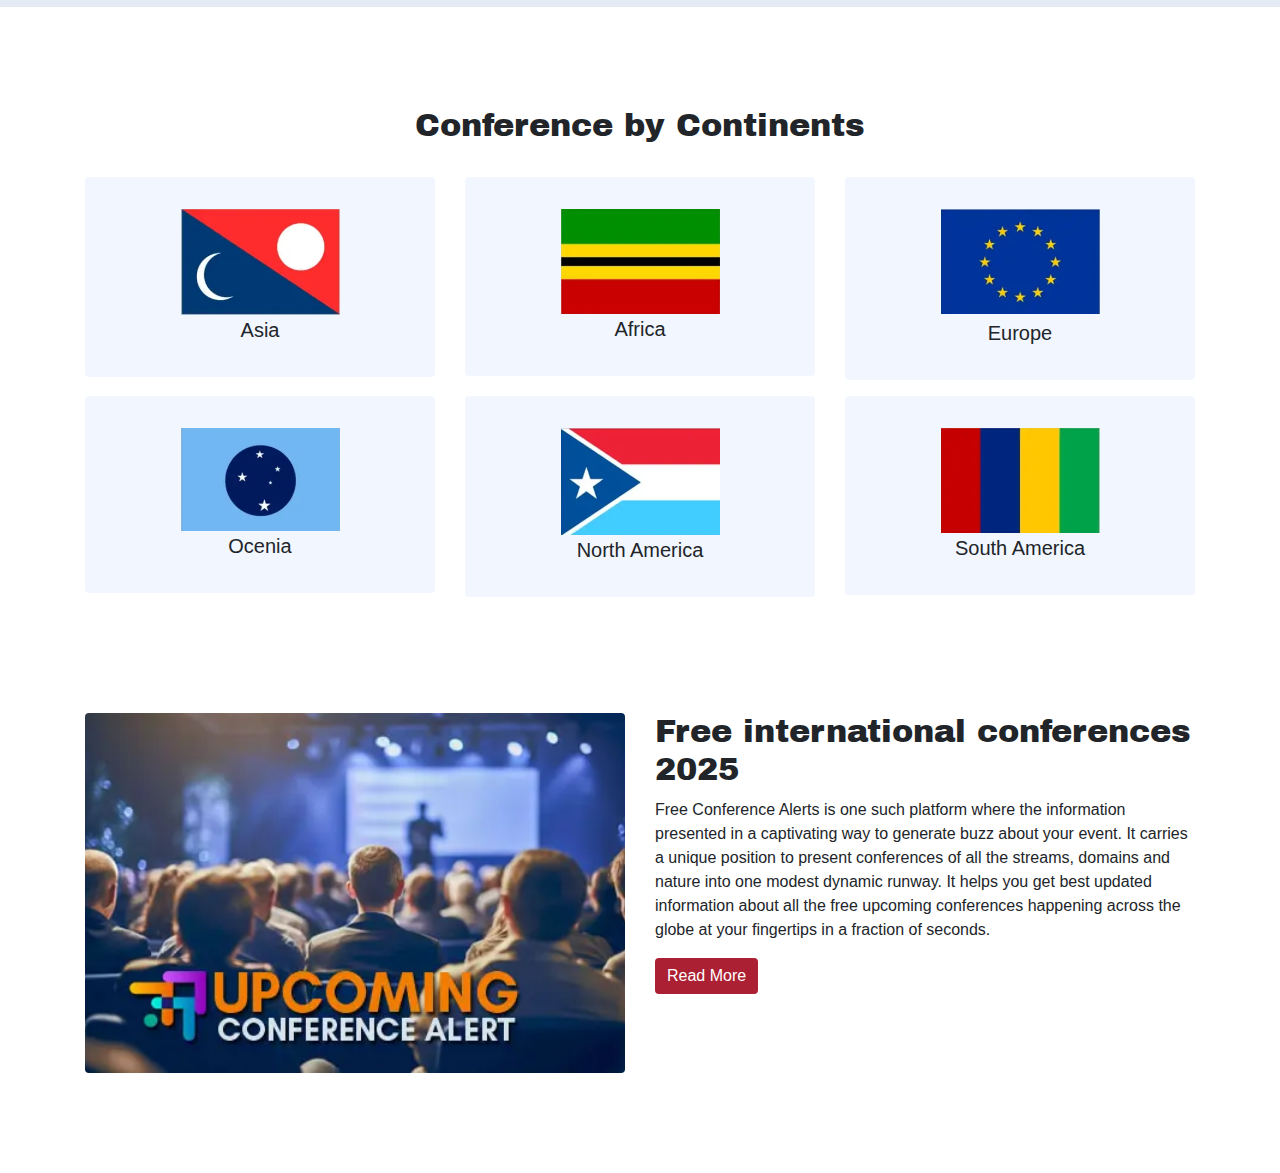
==== commit 3319f164: "design bit updated" ====
--- a/home/index.html
+++ b/home/index.html
@@ -20,18 +20,18 @@
     </div>
    </section>
 
-<section class="city-section py-100">
-  <div class="container">
+<section class="city-section py-100 position-relative">
+  <div class="container position-relative">
     <h2 class="text-center pb-5">Conference By Countries</h2>
     <div>
       <div>
         <div class="list-group flex-row" id="list-tab" role="tablist">
-          <a class="list-group-item list-group-item-action active" id="list-home-list" data-toggle="list" href="#list-home" role="tab" aria-controls="home">Asia</a>
-          <a class="list-group-item list-group-item-action" id="list-profile-list" data-toggle="list" href="#list-profile" role="tab" aria-controls="profile">Europe</a>
-          <a class="list-group-item list-group-item-action" id="list-messages-list" data-toggle="list" href="#list-messages" role="tab" aria-controls="messages">Oceania</a>
-          <a class="list-group-item list-group-item-action" id="list-settings-list" data-toggle="list" href="#list-settings" role="tab" aria-controls="settings">Africa</a>
-          <a class="list-group-item list-group-item-action" id="list-north-america-list" data-toggle="list" href="#list-north-america" role="tab" aria-controls="north-america">North America</a>
-          <a class="list-group-item list-group-item-action" id="list-south-america-list" data-toggle="list" href="#list-south-america" role="tab" aria-controls="south-america">South America</a>
+          <a class="list-group-item list-group-item-action active" id="list-home-list" data-toggle="list" href="#list-home" role="tab" aria-controls="home"><i class="fa-solid fa-globe pr-1"></i> Asia</a>
+          <a class="list-group-item list-group-item-action" id="list-profile-list" data-toggle="list" href="#list-profile" role="tab" aria-controls="profile"><i class="fa-solid fa-globe pr-1"></i> Europe</a>
+          <a class="list-group-item list-group-item-action" id="list-messages-list" data-toggle="list" href="#list-messages" role="tab" aria-controls="messages"><i class="fa-solid fa-globe pr-1"></i> Oceania</a>
+          <a class="list-group-item list-group-item-action" id="list-settings-list" data-toggle="list" href="#list-settings" role="tab" aria-controls="settings"><i class="fa-solid fa-globe pr-1"></i> Africa</a>
+          <a class="list-group-item list-group-item-action" id="list-north-america-list" data-toggle="list" href="#list-north-america" role="tab" aria-controls="north-america"><i class="fa-solid fa-globe pr-1"></i> North America</a>
+          <a class="list-group-item list-group-item-action" id="list-south-america-list" data-toggle="list" href="#list-south-america" role="tab" aria-controls="south-america"><i class="fa-solid fa-globe pr-1"></i> South America</a>
         </div>
       </div>
       <div class="col-12 border rounded-bottom py-2 list-box border-top-0" >
@@ -242,7 +242,7 @@
 
 <section id="conference-list" class="conference-list py-100">
   <div class="container mt-4">
-    <h3 class="text-center pb-4">Upcoming Conferences</h3>
+    <h2 class="text-center pb-4">Upcoming Conferences</h2>
     <div class="table-responsive">
         <table class="table table-bordered bg-light">
             <thead class="gradient-bg">
@@ -329,48 +329,48 @@
 
 </section>
 
-<section class="calendar py-100">
-  <div class="container">
-    <h2 class="text-center pb-4">Conference Calendar 2025</h2>
+<section class="calendar py-100 position-relative">
+  <div class="container position-relative">
+    <h2 class="text-center pb-4 text-white">Conference Calendar 2025</h2>
     
     <div class="row p-0">
-      <div class="text-center p-2 rounded col-md-3 col-sm-6 col-12">
-        <p class="py-4 rounded text-white">January 2025</p>
+      <div class="text-center p-2 rounded col-md-3 col-sm-6 col-12 ">
+        <p class="py-4 rounded d-flex justify-content-start align-items-center pl-5">January 2025</p>
       </div class="py-4 rounded text-white">
       <div class="text-center p-2 rounded col-md-3 col-sm-6 col-12">
-        <p class="py-4 rounded text-white">February 2025</p>
-      </div>
-      <div class="text-center p-2 rounded col-md-3 col-sm-6 col-12">
-        <p class="py-4 rounded text-white">March 2025</p>
-      </div>
-      <div class="text-center p-2 rounded col-md-3 col-sm-6 col-12">
-        <p class="py-4 rounded text-white">April 2025</p>
-      </div>
-
-      <div class="text-center p-2 rounded col-md-3 col-sm-6 col-12">
-        <p class="py-4 rounded text-white">May 2025</p>
-      </div>
-      <div class="text-center p-2 rounded col-md-3 col-sm-6 col-12">
-        <p class="py-4 rounded text-white">June 2025</p>
-      </div>
-      <div class="text-center p-2 rounded col-md-3 col-sm-6 col-12">
-        <p class="py-4 rounded text-white">July 2025</p>
-      </div>
-      <div class="text-center p-2 rounded col-md-3 col-sm-6 col-12">
-        <p class="py-4 rounded text-white">August 2025</p>
+        <p class="py-4 rounded d-flex justify-content-start align-items-center pl-5">February 2025</p>
+      </div>
+      <div class="text-center p-2 rounded col-md-3 col-sm-6 col-12">
+        <p class="py-4 rounded d-flex justify-content-start align-items-center pl-5">March 2025</p>
+      </div>
+      <div class="text-center p-2 rounded col-md-3 col-sm-6 col-12">
+        <p class="py-4 rounded  d-flex justify-content-start align-items-center pl-5">April 2025</p>
+      </div>
+
+      <div class="text-center p-2 rounded col-md-3 col-sm-6 col-12">
+        <p class="py-4 rounded d-flex justify-content-start align-items-center pl-5">May 2025</p>
+      </div>
+      <div class="text-center p-2 rounded col-md-3 col-sm-6 col-12">
+        <p class="py-4 rounded d-flex justify-content-start align-items-center pl-5">June 2025</p>
+      </div>
+      <div class="text-center p-2 rounded col-md-3 col-sm-6 col-12">
+        <p class="py-4 rounded d-flex justify-content-start align-items-center pl-5">July 2025</p>
+      </div>
+      <div class="text-center p-2 rounded col-md-3 col-sm-6 col-12">
+        <p class="py-4 rounded d-flex justify-content-start align-items-center pl-5">August 2025</p>
       </div>
     
       <div class="text-center p-2 rounded col-md-3 col-sm-6 col-12">
-        <p class="py-4 rounded text-white">September 2025</p>
-      </div>
-      <div class="text-center p-2 rounded col-md-3 col-sm-6 col-12">
-        <p class="py-4 rounded text-white">October 2025</p>
-      </div>
-      <div class="text-center p-2 rounded col-md-3 col-sm-6 col-12">
-        <p class="py-4 rounded text-white">November 2025</p>
-      </div>
-      <div class="text-center p-2 rounded col-md-3 col-sm-6 col-12">
-        <p class="py-4 rounded text-white">December 2025</p>
+        <p class="py-4 rounded d-flex justify-content-start align-items-center pl-5">September 2025</p>
+      </div>
+      <div class="text-center p-2 rounded col-md-3 col-sm-6 col-12">
+        <p class="py-4 rounded d-flex justify-content-start align-items-center pl-5">October 2025</p>
+      </div>
+      <div class="text-center p-2 rounded col-md-3 col-sm-6 col-12">
+        <p class="py-4 rounded d-flex justify-content-start align-items-center pl-5">November 2025</p>
+      </div>
+      <div class="text-center p-2 rounded col-md-3 col-sm-6 col-12">
+        <p class="py-4 rounded d-flex justify-content-start align-items-center pl-5">December 2025</p>
       </div>
     </div>
   </div>
@@ -381,272 +381,272 @@
 
 <section class="topics py-100">
 
-<div class="container">
-  <h2 class="text-center pb-4">Conference By Topics</h2>
-  <div class="row">
-
-  <div class="p-2 col-md-6 col-12">
-  <div class="rounded bg-light p-2 topic-div">
-    <h2 class="text-center gradient-bg">Agriculture</h2>
-    <ul class="topic">
-      <li>Animal</li>
-      <li>Animal Genetics</li>
-      <li>Aquatic Nutrition and Health</li>
-      <li>Crop Science</li>
-      <li>Dairy Sciences</li>
-      <li>Fisheries</li>
-      <li>Mycobacterial Diseases</li>
-      <li>Plant Systems Biology</li>
-      <li>Soil Science</li>
-      <li>Veterinary and Biomedical Sciences</li>
-      <li>Veterinary Biochemistry</li>
-      <li>Veterinary Forensics</li>
-      <li>Veterinary Histopathology</li>
-      <li>Veterinary Science</li>
-    </ul> 
+  <div class="container">
+    <h2 class="text-center pb-4">Conference By Topics</h2>
+    <div class="row">
+  
+      <div class="col-md-6 col-12">
+        <div class="rounded bg-light topic-div">
+          <h2 class="text-center rounded-top gradient-bg">Agriculture</h2>
+          <ul class="topic">
+            <li>Animal</li>
+            <li>Animal Genetics</li>
+            <li>Aquatic Nutrition and Health</li>
+            <li>Crop Science</li>
+            <li>Dairy Sciences</li>
+            <li>Fisheries</li>
+            <li>Mycobacterial Diseases</li>
+            <li>Plant Systems Biology</li>
+            <li>Soil Science</li>
+            <li>Veterinary and Biomedical Sciences</li>
+            <li>Veterinary Biochemistry</li>
+            <li>Veterinary Forensics</li>
+            <li>Veterinary Histopathology</li>
+            <li>Veterinary Science</li>
+          </ul> 
+        </div>
+      </div>
+  
+      <div class="col-md-6 col-12">
+        <div class="rounded bg-light topic-div">
+          <h2 class="text-center rounded-top gradient-bg">Engineering</h2>
+          <ul class="topic">
+            <li>Aeronautical</li>
+            <li>Artificial Intelligence</li>
+            <li>Biotechnology</li>
+            <li>Construction</li>
+            <li>Data Mining</li>
+            <li>Energy</li>
+            <li>Heat Transfer</li>
+            <li>Internet and World Wide Web</li>
+            <li>Mining</li>
+            <li>Networking</li>
+            <li>Robotics</li>
+            <li>Transport</li>
+            <li>Aerospace</li>
+            <li>Bioinformatics</li>
+            <li>Computer Software and Applications</li>
+            <li>Computer Vision</li>
+            <li>Design</li>
+            <li>Engineering</li>
+            <li>Image Processing</li>
+            <li>Manufacturing</li>
+            <li>NanoTechnology</li>
+            <li>Polymers and Plastics</li>
+            <li>Space Environment and Aviation Technology</li>
+            <li>Architecture</li>
+            <li>Biomedical Engineering</li>
+            <li>Computing</li>
+            <li>Cybersecurity</li>
+            <li>Electronics and Electrical</li>
+            <li>Forestry</li>
+            <li>Information Technology</li>
+            <li>Military</li>
+            <li>NanoTechnology and Smart materials</li>
+            <li>Renewable Energy</li>
+            <li>Systems Engineering</li>
+          </ul>
+        </div>
+      </div>
+  
+      <div class="col-md-6 col-12">
+        <div class="rounded bg-light topic-div">
+          <h2 class="text-center rounded-top gradient-bg">Engineering and Technology</h2>
+          <ul class="topic">
+            <li>Mechanical Engineering</li>
+            <li>Computer Science Engineering</li>
+            <li>Software Engineering</li>
+            <li>Printing Technology</li>
+            <li>Life Science Engineering</li>
+            <li>Electronics and Communication Engineering</li>
+            <li>Engineering Chemistry</li>
+            <li>Electrical and Electronics Engineering</li>
+            <li>Paint Technology</li>
+            <li>Civil Engineering</li>
+            <li>Engineering Technology</li>
+            <li>Industrial Engineering</li>
+            <li>Marine Engineering</li>
+          </ul>
+        </div>
+      </div>
+  
+      <div class="col-md-6 col-12">
+        <div class="rounded bg-light topic-div">
+          <h2 class="text-center rounded-top gradient-bg">Business and Economics</h2>
+          <ul class="topic">
+            <li>Mechanical Engineering</li>
+            <li>Computer Science Engineering</li>
+            <li>Software Engineering</li>
+            <li>Printing Technology</li>
+            <li>Life Science Engineering</li>
+            <li>Electronics and Communication Engineering</li>
+            <li>Engineering Chemistry</li>
+            <li>Electrical and Electronics Engineering</li>
+            <li>Paint Technology</li>
+            <li>Civil Engineering</li>
+            <li>Engineering Technology</li>
+            <li>Industrial Engineering</li>
+            <li>Marine Engineering</li>
+          </ul>
+        </div>
+      </div>
+  
+      <div class="col-md-6 col-12">
+        <div class="rounded bg-light topic-div">
+          <h2 class="text-center rounded-top gradient-bg">Education</h2>
+          <ul class="topic">
+            <li>Mechanical Engineering</li>
+            <li>Computer Science Engineering</li>
+            <li>Software Engineering</li>
+            <li>Printing Technology</li>
+            <li>Life Science Engineering</li>
+            <li>Electronics and Communication Engineering</li>
+            <li>Engineering Chemistry</li>
+            <li>Electrical and Electronics Engineering</li>
+            <li>Paint Technology</li>
+            <li>Civil Engineering</li>
+            <li>Engineering Technology</li>
+            <li>Industrial Engineering</li>
+            <li>Marine Engineering</li>
+          </ul>
+        </div>
+      </div>
+  
+      <div class="col-md-6 col-12">
+        <div class="rounded bg-light topic-div">
+          <h2 class="text-center rounded-top gradient-bg">Social Science and Humanities</h2>
+          <ul class="topic">
+            <li>Anthropology</li>
+            <li>Church</li>
+            <li>Geography</li>
+            <li>Interdisciplinary Studies</li>
+            <li>Literature</li>
+            <li>Multidisciplinary Studies</li>
+            <li>Occupational Science</li>
+            <li>Physical Education</li>
+            <li>Sociology</li>
+            <li>Art History</li>
+            <li>English</li>
+            <li>History</li>
+            <li>Islamic Studies</li>
+            <li>Literacy</li>
+            <li>Museums and Heritage</li>
+            <li>Poetry</li>
+            <li>Religious Studies</li>
+            <li>Social Sciences</li>
+            <li>Arts</li>
+            <li>English Literature</li>
+            <li>Information Science</li>
+            <li>Language</li>
+            <li>Local Government</li>
+            <li>Music</li>
+            <li>Philosophy</li>
+            <li>Politics</li>
+          </ul>
+        </div>
+      </div>
+  
+      <div class="col-md-6 col-12">
+        <div class="rounded bg-light topic-div">
+          <h2 class="text-center rounded-top gradient-bg">Physical and Life Sciences</h2>
+          <ul class="topic">
+            <li>Agriculture</li>
+            <li>Astronomy</li>
+            <li>Chemistry</li>
+            <li>Environment</li>
+            <li>Hydrology</li>
+            <li>Meteorology</li>
+            <li>Physics</li>
+            <li>Water</li>
+            <li>Aquaculture</li>
+            <li>Biodiversity</li>
+            <li>Earth Sciences</li>
+            <li>Genetics</li>
+            <li>Oceanography</li>
+            <li>Soil</li>
+            <li>Life Sciences</li>
+            <li>Waste Management</li>
+            <li>Archaeology</li>
+            <li>Biology</li>
+            <li>Ecology</li>
+            <li>GIS</li>
+            <li>Sustainability</li>
+            <li>Sustainable Development</li>
+            <li>Veterinary</li>
+          </ul>
+        </div>
+      </div>
+  
+      <div class="col-md-6 col-12">
+        <div class="rounded bg-light topic-div">
+          <h2 class="text-center rounded-top gradient-bg">Interdisciplinary</h2>
+          <ul class="topic">
+            <li>Children and Youth</li>
+            <li>Conflict Resolution</li>
+            <li>Disaster Management</li>
+            <li>Gender Studies</li>
+            <li>HIV/AIDS</li>
+            <li>Interdisciplinary</li>
+            <li>Poverty</li>
+            <li>Spirituality</li>
+            <li>Urban Studies</li>
+            <li>Communications and Media</li>
+            <li>Creativity</li>
+            <li>Discourse</li>
+            <li>GLBT Studies</li>
+            <li>Human Rights</li>
+            <li>Leadership</li>
+            <li>Public Policy</li>
+            <li>Sport Science</li>
+            <li>Violence</li>
+            <li>Complex Systems</li>
+            <li>Culture</li>
+            <li>Film Studies</li>
+            <li>Globalization</li>
+            <li>Identity</li>
+            <li>Memory</li>
+            <li>Sexuality and Eroticism</li>
+            <li>Tourism</li>
+          </ul>
+        </div>
+      </div>
+  
+      <div class="col-md-6 col-12">
+        <div class="rounded bg-light topic-div">
+          <h2 class="text-center rounded-top gradient-bg">Mathematics and Statistics</h2>
+          <ul class="topic">
+            <li>Statistics</li>
+            <li>Mathematics</li>
+          </ul>
+        </div>
+      </div>
+  
+      <div class="col-md-6 col-12">
+        <div class="rounded bg-light topic-div">
+          <h2 class="text-center rounded-top gradient-bg">Law</h2>
+          <ul class="topic">
+            <li>Justice and Legal Studies</li>
+            <li>Intellectual Property</li>
+          </ul>
+        </div>
+      </div>
+  
+      <div class="col-md-6 col-12">
+        <div class="rounded bg-light topic-div">
+          <h2 class="text-center rounded-top gradient-bg">Regional Studies</h2>
+          <ul class="topic">
+            <li>African Studies</li>
+            <li>European Studies</li>
+            <li>American Studies</li>
+            <li>Regional Studies</li>
+            <li>Asian Studies</li>
+          </ul>
+        </div>
+      </div>
+  
+    </div>
   </div>
-</div>
-
-<div class="p-2 col-md-6 col-12">
-  <div class="rounded bg-light p-2 topic-div">
-    <h2 class="text-center gradient-bg">Engineering</h2>
-    <ul class="topic">
-      <li>Aeronautical</li>
-      <li>Artificial Intelligence</li>
-      <li>Biotechnology</li>
-      <li>Construction</li>
-      <li>Data Mining</li>
-      <li>Energy</li>
-      <li>Heat Transfer</li>
-      <li>Internet and World Wide Web</li>
-      <li>Mining</li>
-      <li>Networking</li>
-      <li>Robotics</li>
-      <li>Transport</li>
-      <li>Aerospace</li>
-      <li>Bioinformatics</li>
-      <li>Computer Software and Applications</li>
-      <li>Computer Vision</li>
-      <li>Design</li>
-      <li>Engineering</li>
-      <li>Image Processing</li>
-      <li>Manufacturing</li>
-      <li>NanoTechnology</li>
-      <li>Polymers and Plastics</li>
-      <li>Space Environment and Aviation Technology</li>
-      <li>Architecture</li>
-      <li>Biomedical Engineering</li>
-      <li>Computing</li>
-      <li>Cybersecurity</li>
-      <li>Electronics and Electrical</li>
-      <li>Forestry</li>
-      <li>Information Technology</li>
-      <li>Military</li>
-      <li>NanoTechnology and Smart materials</li>
-      <li>Renewable Energy</li>
-      <li>Systems Engineering</li>
-    </ul>
-  </div>
-</div>
-
-  <div class="p-2 col-md-6 col-12">
-  <div class="rounded bg-light p-2 topic-div">
-    <h2 class="text-center gradient-bg">Engineering and Technology</h2>
-    <ul class="topic">
-      <li>Mechanical Engineering</li>
-      <li>Computer Science Engineering</li>
-      <li>Software Engineering</li>
-      <li>Printing Technology</li>
-      <li>Life Science Engineering</li>
-      <li>Electronics and Communication Engineering</li>
-      <li>Engineering Chemistry</li>
-      <li>Electrical and Electronics Engineering</li>
-      <li>Paint Technology</li>
-      <li>Civil Engineering</li>
-      <li>Engineering Technology</li>
-      <li>Industrial Engineering</li>
-      <li>Marine Engineering</li>
-    </ul>
-  </div>
-</div>
-
-<div class="p-2 col-md-6 col-12">
-  <div class="rounded bg-light p-2 topic-div">
-    <h2 class="text-center gradient-bg">Business and Economics</h2>
-    <ul class="topic">
-      <li>Mechanical Engineering</li>
-      <li>Computer Science Engineering</li>
-      <li>Software Engineering</li>
-      <li>Printing Technology</li>
-      <li>Life Science Engineering</li>
-      <li>Electronics and Communication Engineering</li>
-      <li>Engineering Chemistry</li>
-      <li>Electrical and Electronics Engineering</li>
-      <li>Paint Technology</li>
-      <li>Civil Engineering</li>
-      <li>Engineering Technology</li>
-      <li>Industrial Engineering</li>
-      <li>Marine Engineering</li>
-    </ul>
-  </div>
-</div>
-
-  <div class="p-2 col-md-6 col-12">
-  <div class="rounded bg-light p-2 topic-div">
-    <h2 class="text-center gradient-bg">Education</h2>
-    <ul class="topic">
-      <li>Mechanical Engineering</li>
-  <li>Computer Science Engineering</li>
-  <li>Software Engineering</li>
-  <li>Printing Technology</li>
-  <li>Life Science Engineering</li>
-  <li>Electronics and Communication Engineering</li>
-  <li>Engineering Chemistry</li>
-  <li>Electrical and Electronics Engineering</li>
-  <li>Paint Technology</li>
-  <li>Civil Engineering</li>
-  <li>Engineering Technology</li>
-  <li>Industrial Engineering</li>
-  <li>Marine Engineering</li>
-    </ul>
-  </div>
-</div>
-
-<div class="p-2 col-md-6 col-12">
-  <div class="rounded bg-light p-2 topic-div">
-    <h2 class="text-center gradient-bg">Social Science and Humanities</h2>
-    <ul class="topic">
-      <li>Anthropology</li>
-      <li>Church</li>
-      <li>Geography</li>
-      <li>Interdisciplinary Studies</li>
-      <li>Literature</li>
-      <li>Multidisciplinary Studies</li>
-      <li>Occupational Science</li>
-      <li>Physical Education</li>
-      <li>Sociology</li>
-      <li>Art History</li>
-      <li>English</li>
-      <li>History</li>
-      <li>Islamic Studies</li>
-      <li>Literacy</li>
-      <li>Museums and Heritage</li>
-      <li>Poetry</li>
-      <li>Religious Studies</li>
-      <li>Social Sciences</li>
-      <li>Arts</li>
-      <li>English Literature</li>
-      <li>Information Science</li>
-      <li>Language</li>
-      <li>Local Government</li>
-      <li>Music</li>
-      <li>Philosophy</li>
-      <li>Politics</li>
-    </ul>
-  </div>
-</div>
-
-  <div class="p-2 col-md-6 col-12">
-  <div class="rounded bg-light p-2 topic-div">
-    <h2 class="text-center gradient-bg">Physical and Life Sciences</h2>
-    <ul class="topic">
-      <li>Agriculture</li>
-      <li>Astronomy</li>
-      <li>Chemistry</li>
-      <li>Environment</li>
-      <li>Hydrology</li>
-      <li>Meteorology</li>
-      <li>Physics</li>
-      <li>Water</li>
-      <li>Aquaculture</li>
-      <li>Biodiversity</li>
-      <li>Earth Sciences</li>
-      <li>Genetics</li>
-      <li>Oceanography</li>
-      <li>Soil</li>
-      <li>Life Sciences</li>
-      <li>Waste Management</li>
-      <li>Archaeology</li>
-      <li>Biology</li>
-      <li>Ecology</li>
-      <li>GIS</li>
-      <li>Sustainability</li>
-      <li>Sustainable Development</li>
-      <li>Veterinary</li>
-    </ul>
-  </div>
-</div>
-
-<div class="p-2 col-md-6 col-12">
-  <div class="rounded bg-light p-2 topic-div">
-    <h2 class="text-center gradient-bg">Interdisciplinary</h2>
-    <ul class="topic">
-      <li>Children and Youth</li>
-      <li>Conflict Resolution</li>
-      <li>Disaster Management</li>
-      <li>Gender Studies</li>
-      <li>HIV/AIDS</li>
-      <li>Interdisciplinary</li>
-      <li>Poverty</li>
-      <li>Spirituality</li>
-      <li>Urban Studies</li>
-      <li>Communications and Media</li>
-      <li>Creativity</li>
-      <li>Discourse</li>
-      <li>GLBT Studies</li>
-      <li>Human Rights</li>
-      <li>Leadership</li>
-      <li>Public Policy</li>
-      <li>Sport Science</li>
-      <li>Violence</li>
-      <li>Complex Systems</li>
-      <li>Culture</li>
-      <li>Film Studies</li>
-      <li>Globalization</li>
-      <li>Identity</li>
-      <li>Memory</li>
-      <li>Sexuality and Eroticism</li>
-      <li>Tourism</li>
-  
-    </ul>
-  </div>
-</div>
-
-    <div class="p-2 col-md-6 col-12">
-  <div class="rounded bg-light p-2 topic-div">
-    <h2 class="text-center gradient-bg">Mathematics and Statistics</h2>
-    <ul class="topic">
-      <li>Statistics</li>
-      <li>Mathematics</li>
-    </ul>
-  </div>
-</div>
-
-
-<div class="p-2 col-md-6 col-12">
-  <div class="rounded bg-light p-2 topic-div">
-    <h2 class="text-center gradient-bg">Law</h2>
-    <ul class="topic">
-      <li>Justice and Legal Studies</li>
-      <li>Intellectual Property</li>
-    </ul>
-  </div>
-</div>
-
-    <div class="p-2 col-md-6 col-12">
-      <div class="rounded bg-light p-2 topic-div">
-        <h2 class="text-center gradient-bg">Regional Studies</h2>
-        <ul class="topic">
-          <li>African Studies</li>
-      <li>European Studies</li>
-      <li>American Studies</li>
-      <li>Regional Studies</li>
-      <li>Asian Studies</li>
-        </ul>
-      </div>
-    </div>
-</div>
-</div>
+  
 
 
 </section>
--- a/home/styles.css
+++ b/home/styles.css
@@ -1,4 +1,8 @@
-
+@import url('https://fonts.googleapis.com/css2?family=Archivo+Black&display=swap');
+
+h1,h2{
+  font-family:  "Archivo Black", serif;
+}
 .py-100{
   padding: 100px 20px;
 }
@@ -59,7 +63,7 @@
     border-bottom-right-radius: 0;
 }
 
-  /* city list  */
+
   .city-list{
     display: grid;
     grid-template-columns: 1fr 1fr 1fr;
@@ -68,7 +72,6 @@
 .city-list li {
     list-style: none;
     margin: 5px 0;
-    position: relative;
   }
   .city-list li::before{
     display: inline-block;
@@ -84,7 +87,7 @@
 
 
   .list-box{
-    background-color: #ccdcff44;
+    background-color: #f1f6ff;
   }
 /* pagination  */
   .page-item.active .page-link {
@@ -101,28 +104,55 @@
 
 
   /* calendar  */
+  .calendar{
+    background-image: url("../assets/bg-2.webp");
+    background-size: cover;
+    background-repeat: no-repeat;
+    background-position: center center;
+  }
+  .calendar::before{
+    position: absolute;
+    top: 0;
+    left: 0;
+    content: "";
+    height: 100%;
+    width: 100%;
+   background-color: #082f85;
+    opacity: .8;
+  }
 
   .calendar p{
-    background:  #082f85;
+    background:  white;
+    color: #ab2032;
     font-size: 16px;
     font-weight: 500;
     cursor: pointer;
     transition: all .3s ease-in-out;
+    position: relative;
+    /* padding-left: 50px; */
   }
 
   .calendar p:hover{
-background-color: #074ce0;
+background-color: #ab2032;
+color: white;
   }
 
   .calendar p::before{
     content: "";
-    height: 24px;
-    width: 24px;
+    height: 34px;
+    width: 34px;
     display: inline-block;
     margin-right: 10px;
-    transform: translateY(6px);
     background-image: url('../assets/timetable.png');
-  }
+    background-size: 20px;
+    background-repeat: no-repeat;
+    background-position: center center;
+    background-color: #ab2032;
+    border-radius: 100%;
+  }
+  /* .calendar p:hover::before{
+    background-color: #082f85;
+  } */
 
 
   /* topic */
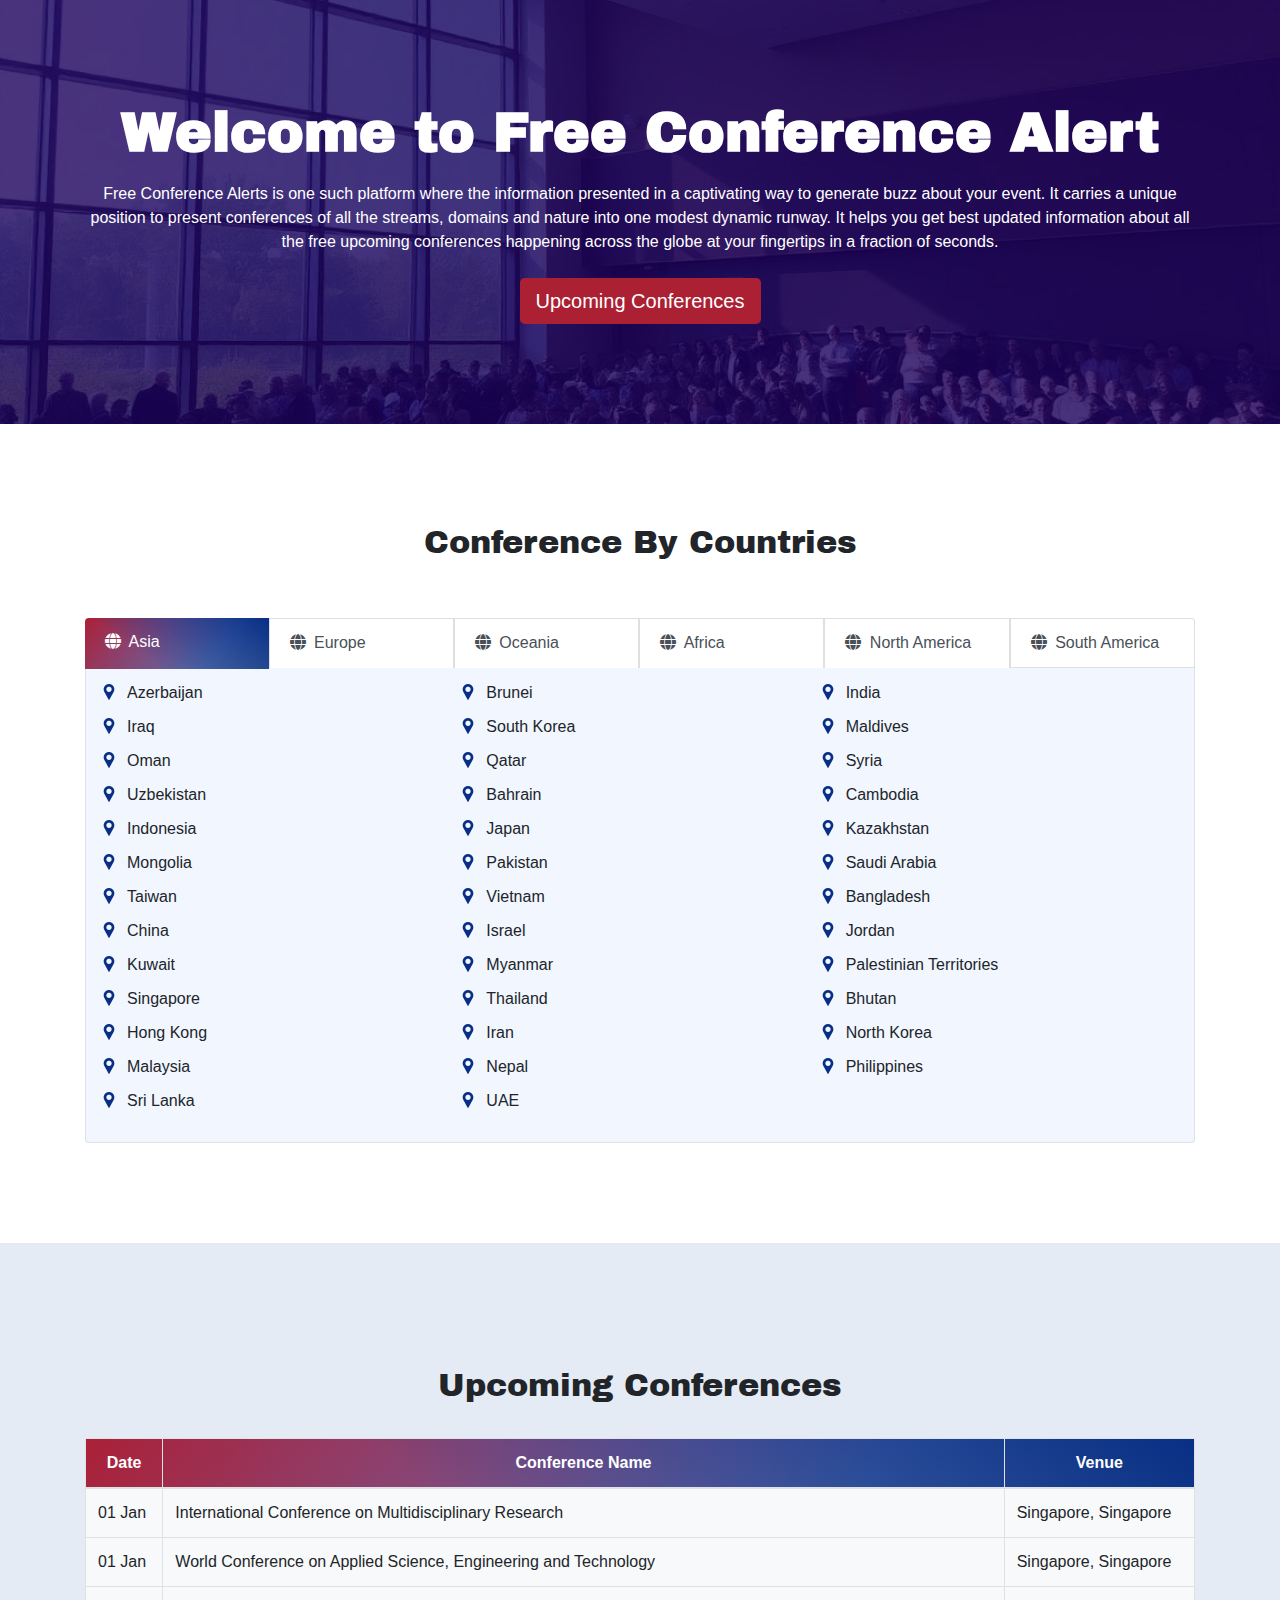
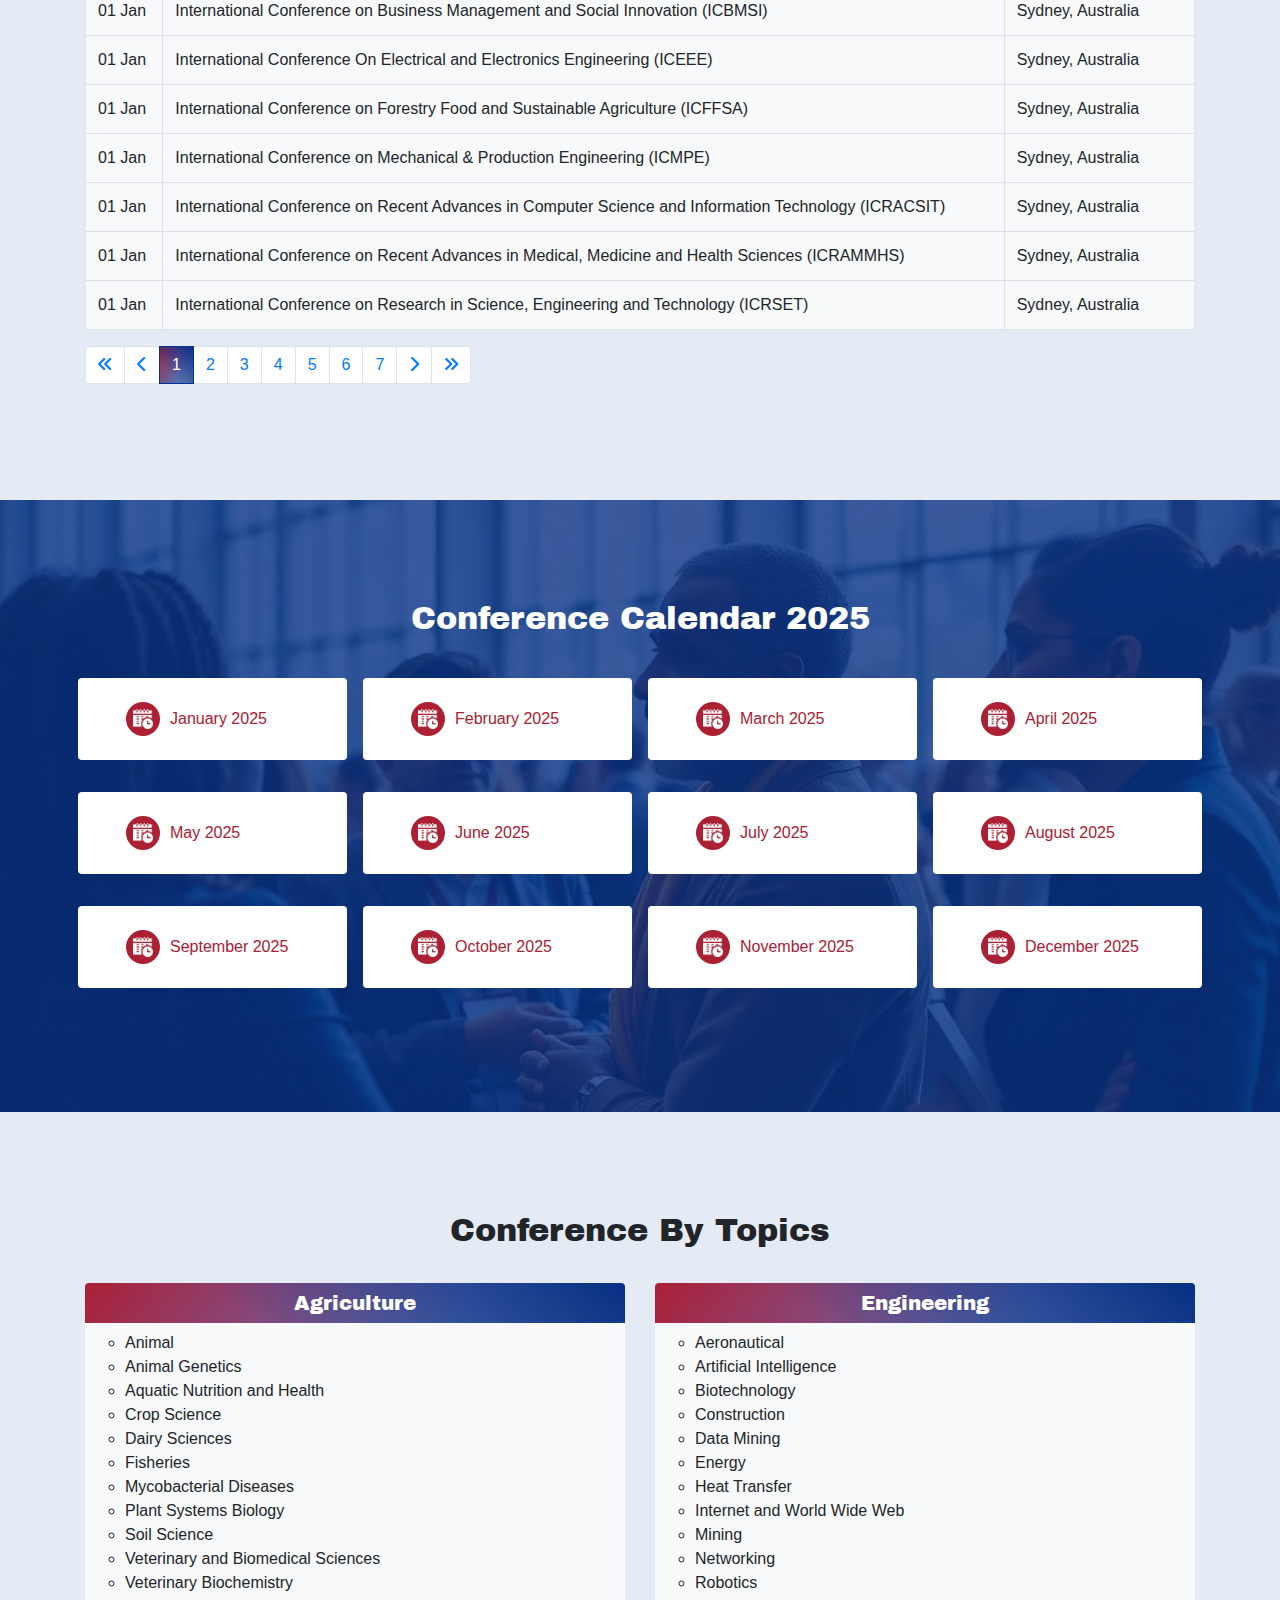
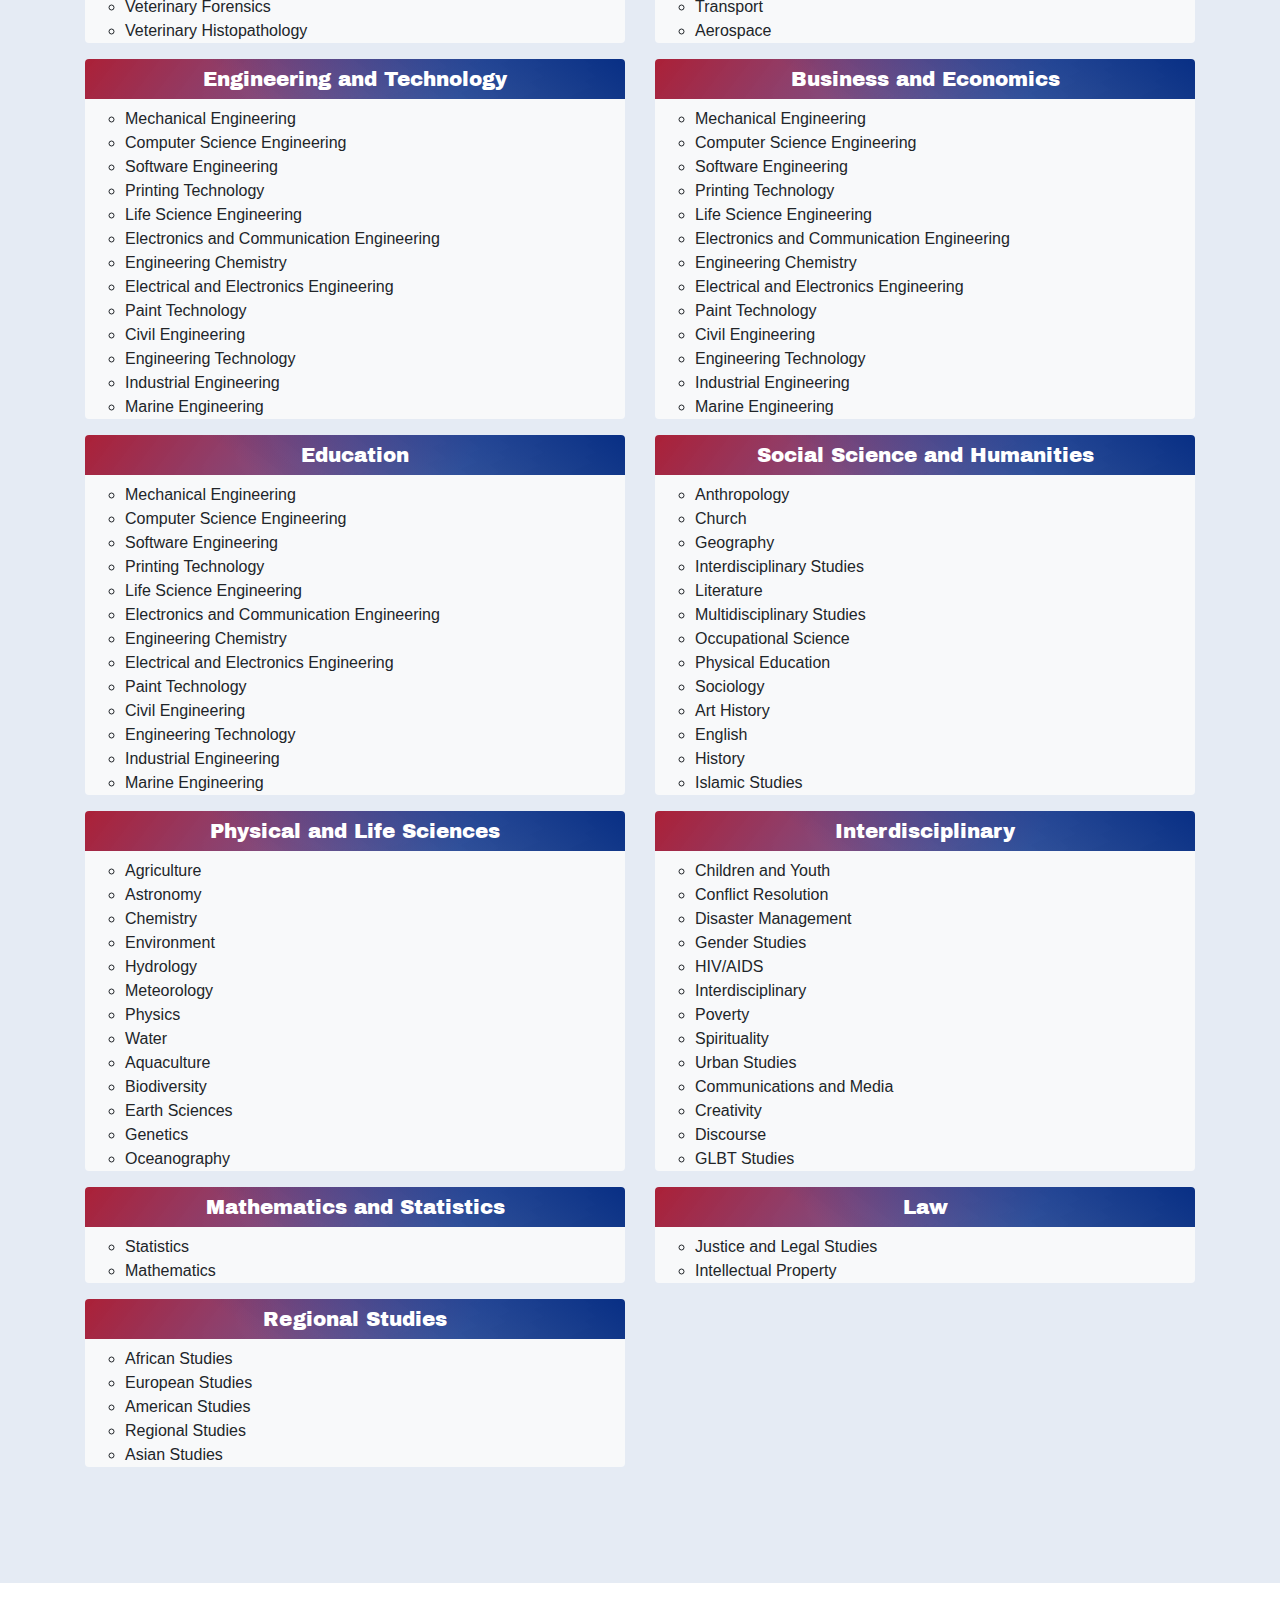
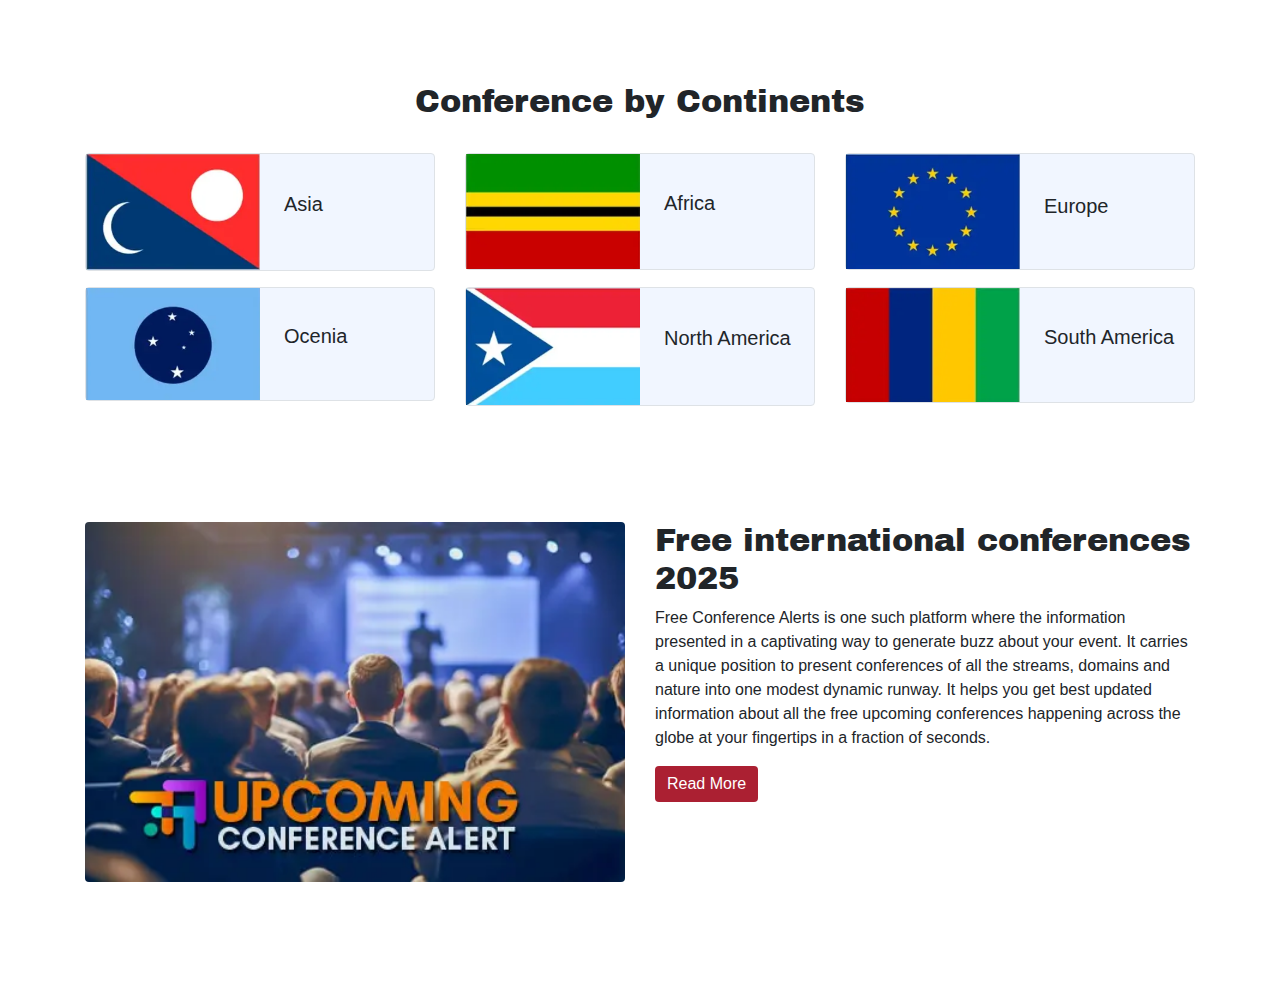
==== commit a72a8404: "cabf" ====
--- a/home/index.html
+++ b/home/index.html
@@ -387,7 +387,7 @@
   
       <div class="col-md-6 col-12">
         <div class="rounded bg-light topic-div">
-          <h2 class="text-center rounded-top gradient-bg">Agriculture</h2>
+          <h3 class="text-center rounded-top gradient-bg py-2">Agriculture</h3>
           <ul class="topic">
             <li>Animal</li>
             <li>Animal Genetics</li>
@@ -409,7 +409,7 @@
   
       <div class="col-md-6 col-12">
         <div class="rounded bg-light topic-div">
-          <h2 class="text-center rounded-top gradient-bg">Engineering</h2>
+          <h3 class="text-center rounded-top gradient-bg py-2">Engineering</h3>
           <ul class="topic">
             <li>Aeronautical</li>
             <li>Artificial Intelligence</li>
@@ -451,7 +451,7 @@
   
       <div class="col-md-6 col-12">
         <div class="rounded bg-light topic-div">
-          <h2 class="text-center rounded-top gradient-bg">Engineering and Technology</h2>
+          <h3 class="text-center rounded-top gradient-bg py-2">Engineering and Technology</h3>
           <ul class="topic">
             <li>Mechanical Engineering</li>
             <li>Computer Science Engineering</li>
@@ -472,7 +472,7 @@
   
       <div class="col-md-6 col-12">
         <div class="rounded bg-light topic-div">
-          <h2 class="text-center rounded-top gradient-bg">Business and Economics</h2>
+          <h3 class="text-center rounded-top gradient-bg py-2">Business and Economics</h3>
           <ul class="topic">
             <li>Mechanical Engineering</li>
             <li>Computer Science Engineering</li>
@@ -493,7 +493,7 @@
   
       <div class="col-md-6 col-12">
         <div class="rounded bg-light topic-div">
-          <h2 class="text-center rounded-top gradient-bg">Education</h2>
+          <h3 class="text-center rounded-top gradient-bg py-2">Education</h3>
           <ul class="topic">
             <li>Mechanical Engineering</li>
             <li>Computer Science Engineering</li>
@@ -514,7 +514,7 @@
   
       <div class="col-md-6 col-12">
         <div class="rounded bg-light topic-div">
-          <h2 class="text-center rounded-top gradient-bg">Social Science and Humanities</h2>
+          <h3 class="text-center rounded-top gradient-bg py-2">Social Science and Humanities</h3>
           <ul class="topic">
             <li>Anthropology</li>
             <li>Church</li>
@@ -548,7 +548,7 @@
   
       <div class="col-md-6 col-12">
         <div class="rounded bg-light topic-div">
-          <h2 class="text-center rounded-top gradient-bg">Physical and Life Sciences</h2>
+          <h3 class="text-center rounded-top gradient-bg py-2">Physical and Life Sciences</h3>
           <ul class="topic">
             <li>Agriculture</li>
             <li>Astronomy</li>
@@ -579,7 +579,7 @@
   
       <div class="col-md-6 col-12">
         <div class="rounded bg-light topic-div">
-          <h2 class="text-center rounded-top gradient-bg">Interdisciplinary</h2>
+          <h3 class="text-center rounded-top gradient-bg py-2">Interdisciplinary</h3>
           <ul class="topic">
             <li>Children and Youth</li>
             <li>Conflict Resolution</li>
@@ -613,7 +613,7 @@
   
       <div class="col-md-6 col-12">
         <div class="rounded bg-light topic-div">
-          <h2 class="text-center rounded-top gradient-bg">Mathematics and Statistics</h2>
+          <h3 class="text-center rounded-top gradient-bg py-2">Mathematics and Statistics</h3>
           <ul class="topic">
             <li>Statistics</li>
             <li>Mathematics</li>
@@ -623,7 +623,7 @@
   
       <div class="col-md-6 col-12">
         <div class="rounded bg-light topic-div">
-          <h2 class="text-center rounded-top gradient-bg">Law</h2>
+          <h3 class="text-center rounded-top gradient-bg py-2">Law</h3>
           <ul class="topic">
             <li>Justice and Legal Studies</li>
             <li>Intellectual Property</li>
@@ -633,7 +633,7 @@
   
       <div class="col-md-6 col-12">
         <div class="rounded bg-light topic-div">
-          <h2 class="text-center rounded-top gradient-bg">Regional Studies</h2>
+          <h3 class="text-center rounded-top gradient-bg py-2">Regional Studies</h3>
           <ul class="topic">
             <li>African Studies</li>
             <li>European Studies</li>
@@ -656,28 +656,28 @@
     <h2 class="text-center pb-4">Conference by Continents</h2>
     <div class="row">
 
-      <div class="col-sm-6 col-md-4 mb-3 text-center ">
-        <div class="p-3 rounded"><img src="../assets/asia-flag.webp" alt="" class="mt-3"> <p>Asia</p></div>
-      </div>
-
-      <div class="col-sm-6 col-md-4 mb-3 text-center">
-        <div class="p-3 rounded"><img src="../assets/africa-flag.webp" alt="" class="mt-3"> <p>Africa</p></div>
-      </div>
-
-      <div class="col-sm-6 col-md-4 mb-3 text-center">
-        <div class="p-3 rounded"><img src="../assets/europe-flag.webp" alt="" class="mt-3"> <p class=" pt-1">Europe</p></div>
-      </div>
-
-      <div class="col-sm-6 col-md-4 mb-3 text-center">
-        <div class="p-3 rounded"><img src="../assets/oceania-flag.webp" alt="" class="mt-3"> <p>Ocenia</p></div>
-      </div>
-
-      <div class="col-sm-6 col-md-4 mb-3 text-center">
-        <div class="p-3 rounded"><img src="../assets/north-america-flag.webp" alt="" class="mt-3"> <p>North America</p></div>
-      </div>
-
-      <div class="col-sm-6 col-md-4 mb-3 text-center">
-        <div class="p-3 rounded"><img src="../assets/south america-logo.webp" alt="" class="mt-3"> <p>South America</p></div>
+      <div class="col-sm-12 col-md-4 text-center mb-3">
+        <div class="rounded d-flex justify-content-start align-items-center border"><img src="../assets/asia-flag.webp" alt="" class="mr-4"> <p>Asia</p></div>
+      </div>
+
+      <div class="col-sm-12 col-md-4 text-center mb-3">
+        <div class="rounded d-flex justify-content-start align-items-center border"><img src="../assets/africa-flag.webp" alt=""  class="mr-4"> <p>Africa</p></div>
+      </div>
+
+      <div class="col-sm-12 col-md-4 text-center mb-3">
+        <div class="rounded d-flex justify-content-start align-items-center border"><img src="../assets/europe-flag.webp" alt="" class="mr-4"> <p class=" pt-1">Europe</p></div>
+      </div>
+
+      <div class="col-sm-12 col-md-4 text-center mb-3">
+        <div class="rounded d-flex justify-content-start align-items-center border"><img src="../assets/oceania-flag.webp" alt="" class="mr-4"> <p>Ocenia</p></div>
+      </div>
+
+      <div class="col-sm-12 col-md-4 text-center mb-3">
+        <div class="rounded d-flex justify-content-start align-items-center border"><img src="../assets/north-america-flag.webp" alt="" class="mr-4"> <p>North America</p></div>
+      </div>
+
+      <div class="col-sm-12 col-md-4 text-center mb-3">
+        <div class="rounded d-flex justify-content-start align-items-center border"><img src="../assets/south america-logo.webp" alt="" class="mr-4"> <p>South America</p></div>
       </div>
     </div>
   </div>
--- a/home/styles.css
+++ b/home/styles.css
@@ -1,7 +1,10 @@
 @import url('https://fonts.googleapis.com/css2?family=Archivo+Black&display=swap');
 
-h1,h2{
+h1,h2,h3{
   font-family:  "Archivo Black", serif;
+}
+h3{
+  font-size: 20px;
 }
 .py-100{
   padding: 100px 20px;
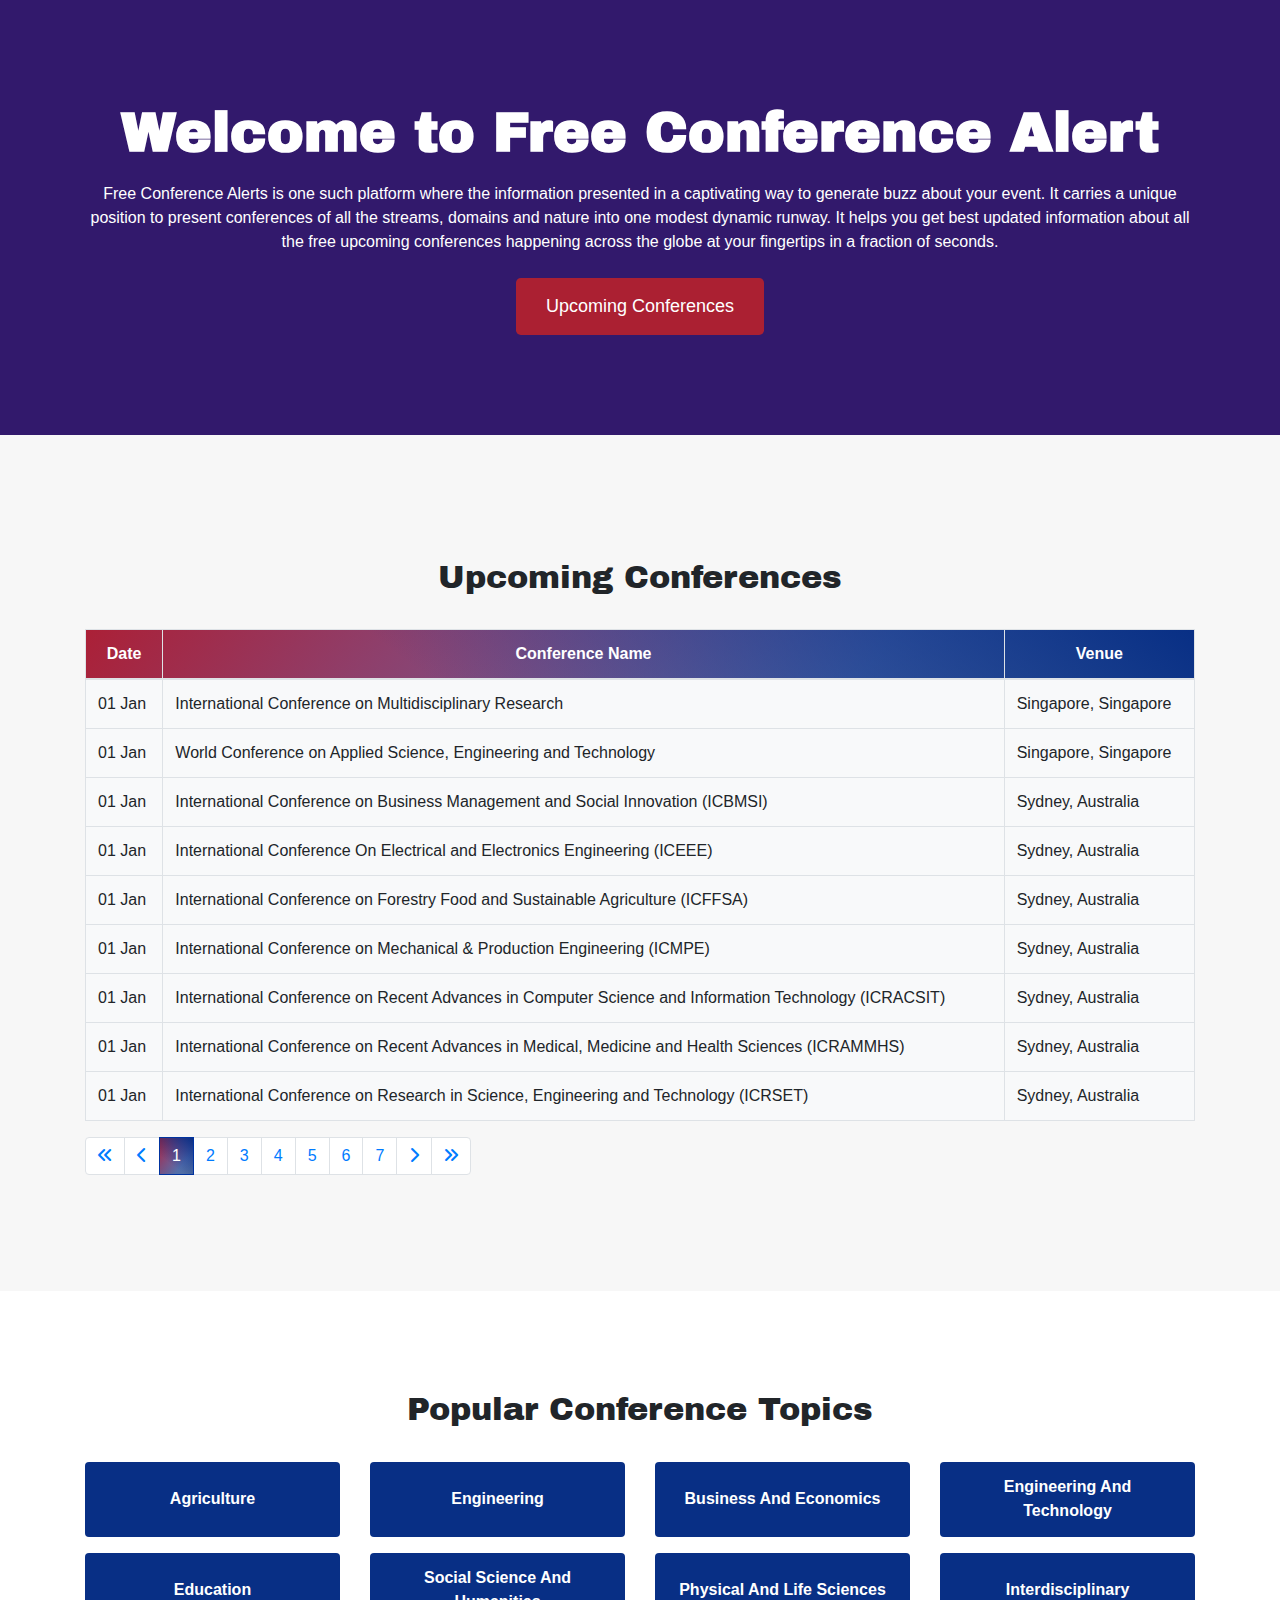
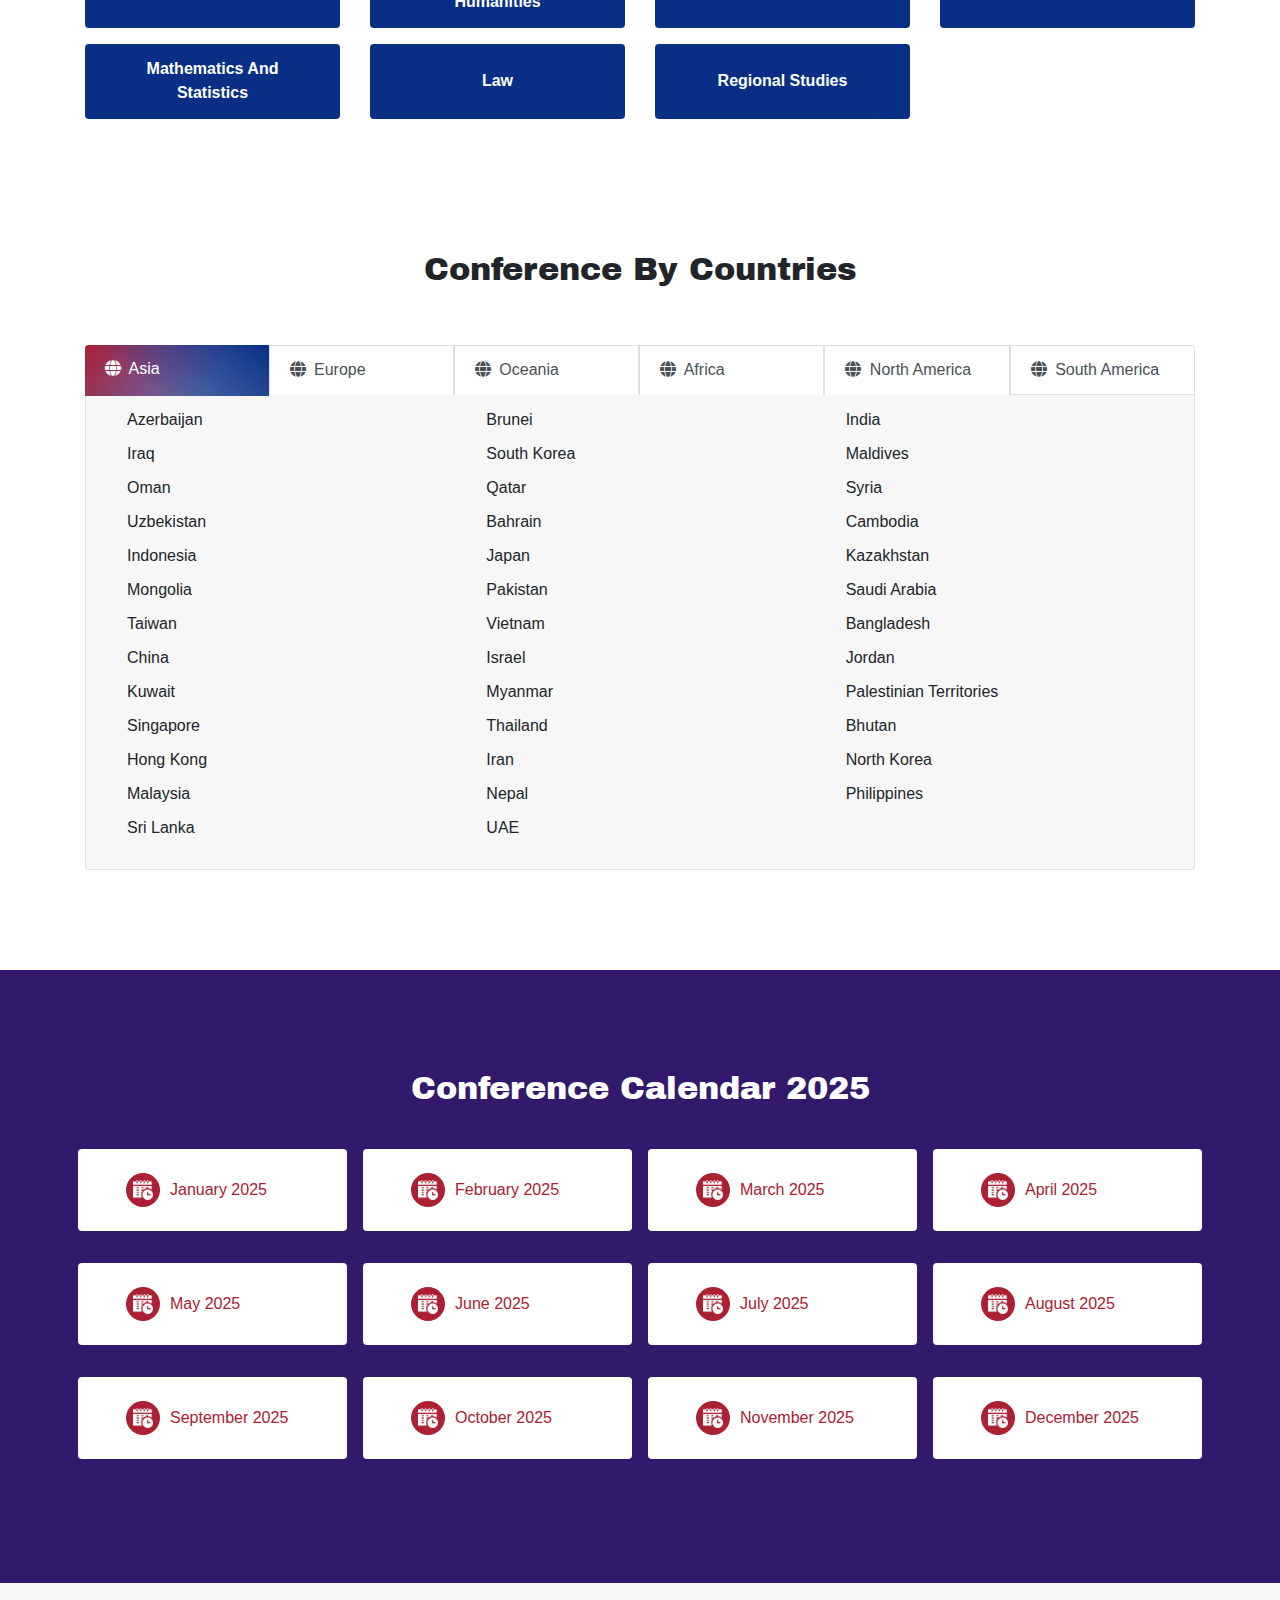
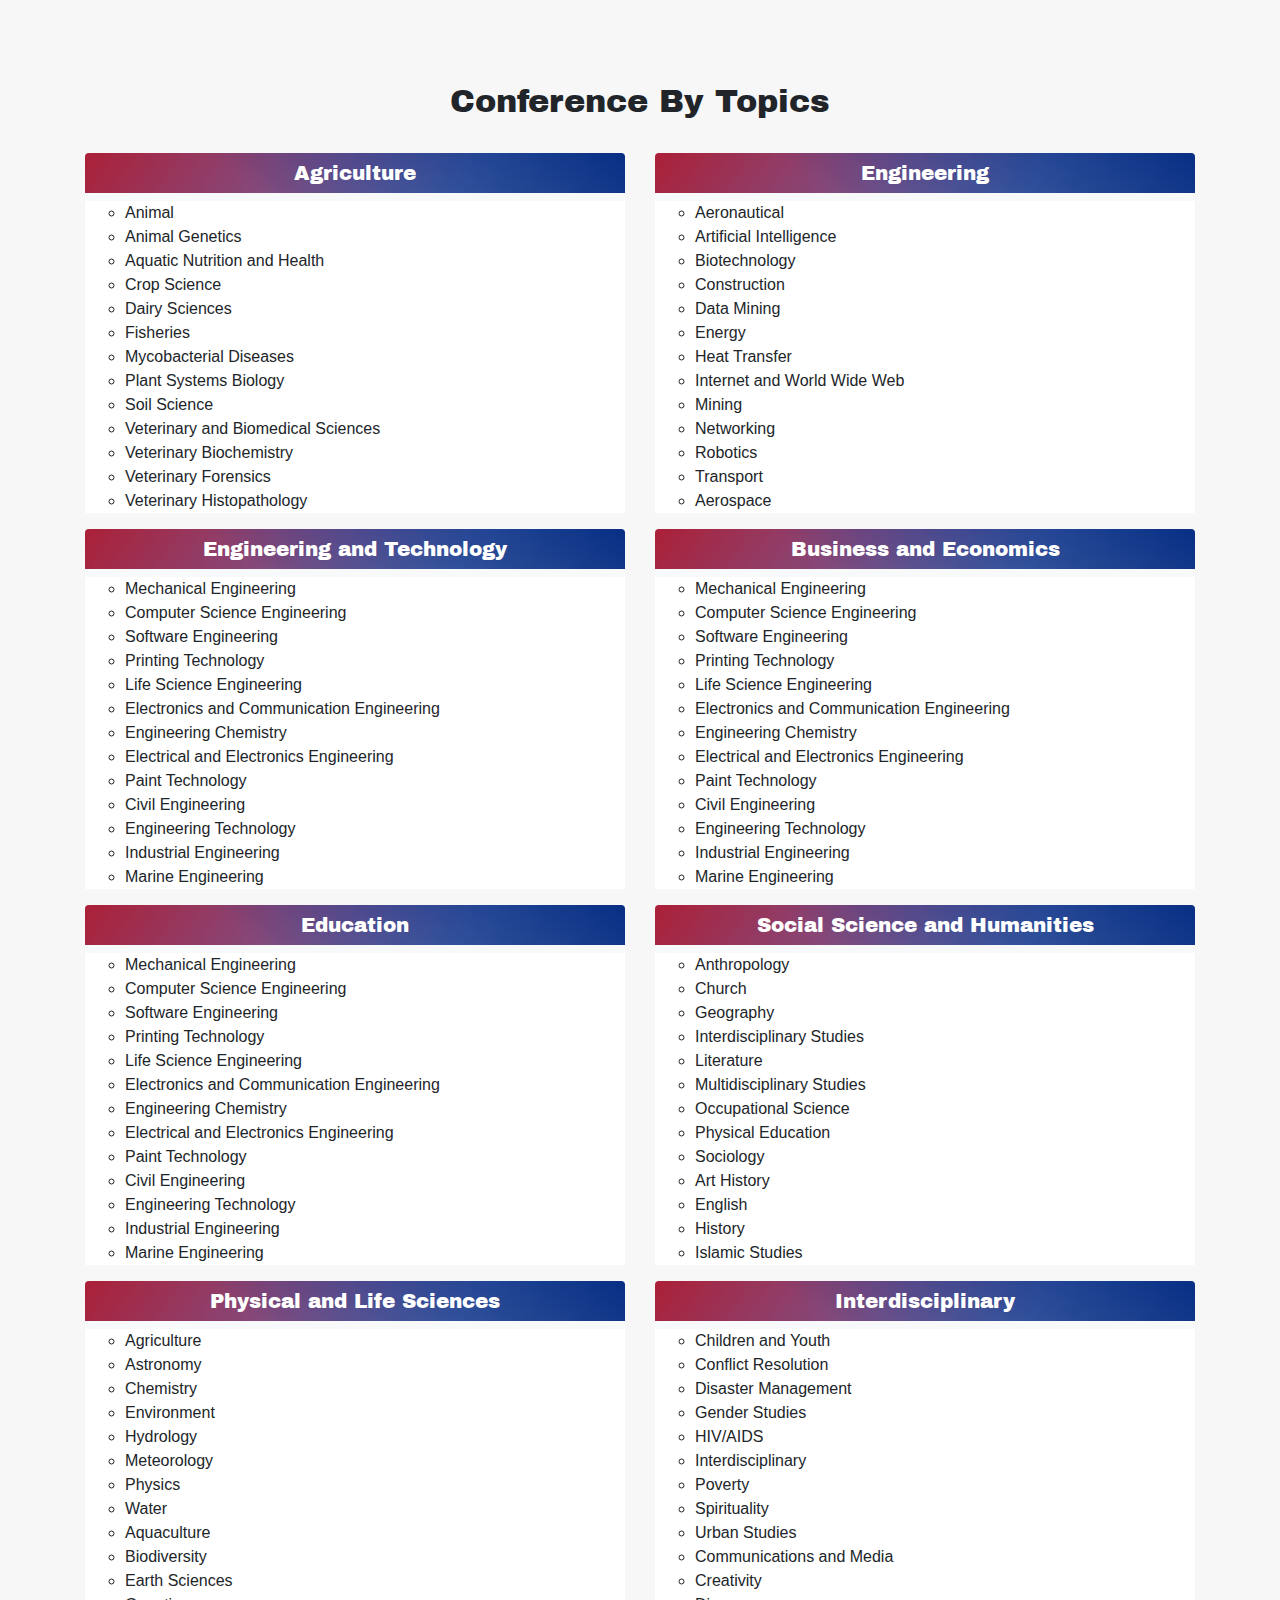
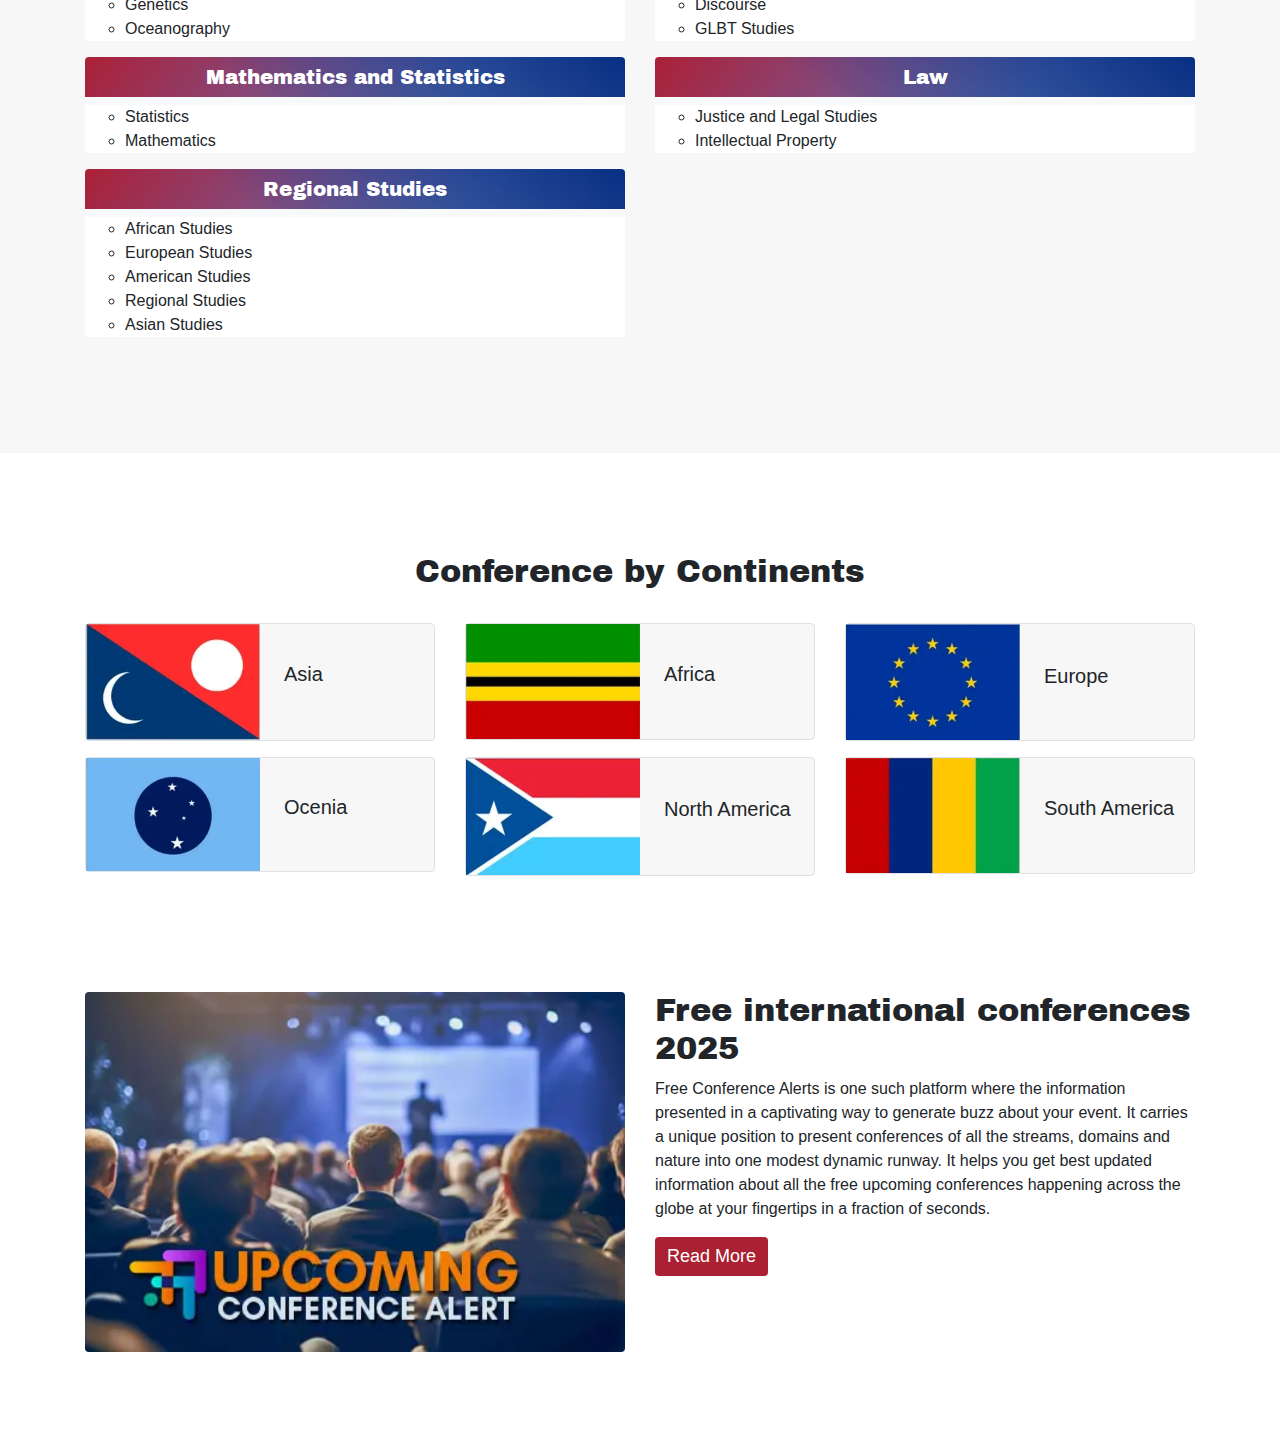
==== commit 69dec62c: "ahanced color added btn section" ====
--- a/home/index.html
+++ b/home/index.html
@@ -19,6 +19,137 @@
       
     </div>
    </section>
+
+   <section id="conference-list" class="conference-list py-100">
+    <div class="container mt-4">
+      <h2 class="text-center pb-4">Upcoming Conferences</h2>
+      <div class="table-responsive">
+          <table class="table table-bordered bg-light">
+              <thead class="gradient-bg">
+                  <tr class="text-center">
+                      <th>Date</th>
+                      <th>Conference Name</th>
+                      <th>Venue</th>
+                  </tr>
+              </thead>
+              <tbody>
+                  <tr>
+                      <td>01 Jan</td>
+                      <td>International Conference on Multidisciplinary Research</td>
+                      <td>Singapore, Singapore</td>
+                  </tr>
+                  <tr>
+                      <td>01 Jan</td>
+                      <td>World Conference on Applied Science, Engineering and Technology</td>
+                      <td>Singapore, Singapore</td>
+                  </tr>
+                  <tr>
+                      <td>01 Jan</td>
+                      <td>International Conference on Business Management and Social Innovation (ICBMSI)</td>
+                      <td>Sydney, Australia</td>
+                  </tr>
+                  <tr>
+                      <td>01 Jan</td>
+                      <td>International Conference On Electrical and Electronics Engineering (ICEEE)</td>
+                      <td>Sydney, Australia</td>
+                  </tr>
+                  <tr>
+                      <td>01 Jan</td>
+                      <td>International Conference on Forestry Food and Sustainable Agriculture (ICFFSA)</td>
+                      <td>Sydney, Australia</td>
+                  </tr>
+                  <tr>
+                      <td>01 Jan</td>
+                      <td>International Conference on Mechanical & Production Engineering (ICMPE)</td>
+                      <td>Sydney, Australia</td>
+                  </tr>
+                  <tr>
+                      <td>01 Jan</td>
+                      <td>International Conference on Recent Advances in Computer Science and Information Technology (ICRACSIT)</td>
+                      <td>Sydney, Australia</td>
+                  </tr>
+                  <tr>
+                      <td>01 Jan</td>
+                      <td>International Conference on Recent Advances in Medical, Medicine and Health Sciences (ICRAMMHS)</td>
+                      <td>Sydney, Australia</td>
+                  </tr>
+                  <tr>
+                      <td>01 Jan</td>
+                      <td>International Conference on Research in Science, Engineering and Technology (ICRSET)</td>
+                      <td>Sydney, Australia</td>
+                  </tr>
+              </tbody>
+          </table>
+  
+          <ul class="pagination justify-content-start">
+            <li class="page-item">
+                <a class="page-link" href="#"><i class="fa-solid fa-angles-left"></i></a>
+            </li>
+            <li class="page-item">
+                <a class="page-link" href="#"><i class="fa-solid fa-chevron-left"></i></a>
+            </li>
+            <li class="page-item active">
+                <a class="page-link" href="#">1</a>
+            </li>
+            <li class="page-item"><a class="page-link" href="#">2</a></li>
+            <li class="page-item"><a class="page-link" href="#">3</a></li>
+            <li class="page-item"><a class="page-link" href="#">4</a></li>
+            <li class="page-item"><a class="page-link" href="#">5</a></li>
+            <li class="page-item"><a class="page-link" href="#">6</a></li>
+            <li class="page-item"><a class="page-link" href="#">7</a></li>
+            <li class="page-item">
+                <a class="page-link" href="#"><i class="fa-solid fa-chevron-right"></i></a>
+            </li>
+            <li class="page-item">
+                <a class="page-link" href="#"><i class="fa-solid fa-angles-right"></i></a>
+            </li>
+        </ul>
+      </div>
+  </div>
+  
+  </section>
+ <section class="topic-btns pt-100">
+  <div class="container">
+
+    <h2 class="text-center pb-4">Popular Conference Topics</h2>
+
+    <ul class="row list-unstyled text-center font-weight-bold text-capitalize topic-btns-parent">
+      <li class="col-lg-3 col-md-3 col-sm-6 col-12 mb-3">
+        <a href="#" class="px-4 rounded text-white h-100 d-flex justify-content-center align-items-center">Agriculture</a>
+      </li>
+      <li class="col-lg-3 col-md-3 col-sm-6 col-12 mb-3">
+        <a href="#" class="px-4 rounded text-white h-100 d-flex justify-content-center align-items-center">Engineering</a>
+      </li>
+      <li class="col-lg-3 col-md-3 col-sm-6 col-12 mb-3">
+        <a href="#" class="px-4 rounded text-white h-100 d-flex justify-content-center align-items-center">Business and Economics</a>
+      </li>
+      <li class="col-lg-3 col-md-3 col-sm-6 col-12 mb-3">
+        <a href="#" class="px-4 rounded text-white h-100 d-flex justify-content-center align-items-center">Engineering and Technology</a>
+      </li>
+      <li class="col-lg-3 col-md-3 col-sm-6 col-12 mb-3">
+        <a href="#" class="px-4 rounded text-white h-100 d-flex justify-content-center align-items-center">Education</a>
+      </li>
+      <li class="col-lg-3 col-md-3 col-sm-6 col-12 mb-3">
+        <a href="#" class="px-4 rounded text-white h-100 d-flex justify-content-center align-items-center">Social Science and Humanities</a>
+      </li>
+      <li class="col-lg-3 col-md-3 col-sm-6 col-12 mb-3">
+        <a href="#" class="px-4 rounded text-white h-100 d-flex justify-content-center align-items-center">Physical and Life Sciences</a>
+      </li>
+      <li class="col-lg-3 col-md-3 col-sm-6 col-12 mb-3">
+        <a href="#" class="px-4 rounded text-white h-100 d-flex justify-content-center align-items-center">Interdisciplinary</a>
+      </li>
+      <li class="col-lg-3 col-md-3 col-sm-6 col-12 mb-3">
+        <a href="#" class="px-4 rounded text-white h-100 d-flex justify-content-center align-items-center">Mathematics and Statistics</a>
+      </li>
+      <li class="col-lg-3 col-md-3 col-sm-6 col-12 mb-3">
+        <a href="#" class="px-4 rounded text-white h-100 d-flex justify-content-center align-items-center">Law</a>
+      </li>
+      <li class="col-lg-3 col-md-3 col-sm-6 col-12 mb-3">
+        <a href="#" class="px-4 rounded text-white h-100 d-flex justify-content-center align-items-center">Regional Studies</a>
+      </li>
+    </ul>
+  </div>
+ </section>
 
 <section class="city-section py-100 position-relative">
   <div class="container position-relative">
@@ -240,94 +371,6 @@
   </div>
 </section>
 
-<section id="conference-list" class="conference-list py-100">
-  <div class="container mt-4">
-    <h2 class="text-center pb-4">Upcoming Conferences</h2>
-    <div class="table-responsive">
-        <table class="table table-bordered bg-light">
-            <thead class="gradient-bg">
-                <tr class="text-center">
-                    <th>Date</th>
-                    <th>Conference Name</th>
-                    <th>Venue</th>
-                </tr>
-            </thead>
-            <tbody>
-                <tr>
-                    <td>01 Jan</td>
-                    <td>International Conference on Multidisciplinary Research</td>
-                    <td>Singapore, Singapore</td>
-                </tr>
-                <tr>
-                    <td>01 Jan</td>
-                    <td>World Conference on Applied Science, Engineering and Technology</td>
-                    <td>Singapore, Singapore</td>
-                </tr>
-                <tr>
-                    <td>01 Jan</td>
-                    <td>International Conference on Business Management and Social Innovation (ICBMSI)</td>
-                    <td>Sydney, Australia</td>
-                </tr>
-                <tr>
-                    <td>01 Jan</td>
-                    <td>International Conference On Electrical and Electronics Engineering (ICEEE)</td>
-                    <td>Sydney, Australia</td>
-                </tr>
-                <tr>
-                    <td>01 Jan</td>
-                    <td>International Conference on Forestry Food and Sustainable Agriculture (ICFFSA)</td>
-                    <td>Sydney, Australia</td>
-                </tr>
-                <tr>
-                    <td>01 Jan</td>
-                    <td>International Conference on Mechanical & Production Engineering (ICMPE)</td>
-                    <td>Sydney, Australia</td>
-                </tr>
-                <tr>
-                    <td>01 Jan</td>
-                    <td>International Conference on Recent Advances in Computer Science and Information Technology (ICRACSIT)</td>
-                    <td>Sydney, Australia</td>
-                </tr>
-                <tr>
-                    <td>01 Jan</td>
-                    <td>International Conference on Recent Advances in Medical, Medicine and Health Sciences (ICRAMMHS)</td>
-                    <td>Sydney, Australia</td>
-                </tr>
-                <tr>
-                    <td>01 Jan</td>
-                    <td>International Conference on Research in Science, Engineering and Technology (ICRSET)</td>
-                    <td>Sydney, Australia</td>
-                </tr>
-            </tbody>
-        </table>
-
-        <ul class="pagination justify-content-start">
-          <li class="page-item">
-              <a class="page-link" href="#"><i class="fa-solid fa-angles-left"></i></a>
-          </li>
-          <li class="page-item">
-              <a class="page-link" href="#"><i class="fa-solid fa-chevron-left"></i></a>
-          </li>
-          <li class="page-item active">
-              <a class="page-link" href="#">1</a>
-          </li>
-          <li class="page-item"><a class="page-link" href="#">2</a></li>
-          <li class="page-item"><a class="page-link" href="#">3</a></li>
-          <li class="page-item"><a class="page-link" href="#">4</a></li>
-          <li class="page-item"><a class="page-link" href="#">5</a></li>
-          <li class="page-item"><a class="page-link" href="#">6</a></li>
-          <li class="page-item"><a class="page-link" href="#">7</a></li>
-          <li class="page-item">
-              <a class="page-link" href="#"><i class="fa-solid fa-chevron-right"></i></a>
-          </li>
-          <li class="page-item">
-              <a class="page-link" href="#"><i class="fa-solid fa-angles-right"></i></a>
-          </li>
-      </ul>
-    </div>
-</div>
-
-</section>
 
 <section class="calendar py-100 position-relative">
   <div class="container position-relative">
--- a/home/styles.css
+++ b/home/styles.css
@@ -29,30 +29,46 @@
   font-weight: 600;
 }
 .hero {
-  background-image: url('../assets/hero-bg.jpeg') ;
-  background-size: cover ;
-  background-position: center center;
+  background-color: #32196c;
   color: white;
-  overflow: hidden;
-}
-.hero::before{
-  position: absolute;
-  content: "";
-  height: 100%;
-  width: 100%;
-  background-color: rgb(28, 0, 92);
-  opacity: .8;
-  left: 0;
-  top: 0;
-
+}
+.hero button{
+  padding: 15px 30px;
 }
 .hero button, .info button{
   background-color: #ab2032;
   border:none;
+  font-size: 18px;
+
+}
+
+/* conferencs */
+
+.conference-list{
+  background-color: #f7f7f7;
+}
+
+
+/* topic buttons  */
+
+.topic-btns-parent li{
+  height: 75px;
+}
+.topic-btns-parent li a{
+  text-decoration: none;
+  color: white;
+  background:  #082f85;
+  transition: all .3s ease-in-out;
+}
+
+.topic-btns-parent li a:hover{
+  background:  #ab2032;
+
 }
 
 
   /* conference country  */
+
   .list-group-item:first-child {
     border-top-left-radius: .25rem;
     border-top-right-radius: 0;
@@ -79,7 +95,7 @@
   .city-list li::before{
     display: inline-block;
     content: "";
-    background-image: url('../assets/pin.png');
+    /* background-image: url('../assets/pin.png'); */
     background-size: contain;
     height: 16px;
     width: 16px;
@@ -88,9 +104,8 @@
   }
 
 
-
   .list-box{
-    background-color: #f1f6ff;
+    background-color: #f7f7f7;
   }
 /* pagination  */
   .page-item.active .page-link {
@@ -99,30 +114,13 @@
     color: white;
 }
 
-/* conferencs */
-
-.conference-list{
-  background-color: #e5ebf4;
-}
 
 
   /* calendar  */
   .calendar{
-    background-image: url("../assets/bg-2.webp");
-    background-size: cover;
-    background-repeat: no-repeat;
-    background-position: center center;
-  }
-  .calendar::before{
-    position: absolute;
-    top: 0;
-    left: 0;
-    content: "";
-    height: 100%;
-    width: 100%;
-   background-color: #082f85;
-    opacity: .8;
-  }
+    background-color: #32196c;
+  }
+
 
   .calendar p{
     background:  white;
@@ -132,7 +130,6 @@
     cursor: pointer;
     transition: all .3s ease-in-out;
     position: relative;
-    /* padding-left: 50px; */
   }
 
   .calendar p:hover{
@@ -153,17 +150,17 @@
     background-color: #ab2032;
     border-radius: 100%;
   }
-  /* .calendar p:hover::before{
-    background-color: #082f85;
-  } */
+
 
 
   /* topic */
+
   .topics {
-    background-color: #e5ebf4;
+    background-color: #f7f7f7;
   }
 
    .topic-div .topic{
+    background-color: white;
     max-height: 312px;
     overflow-y: auto;
   } 
@@ -180,13 +177,16 @@
     font-weight: 500;
   }
 
+
+
 /* flag  */
+
 .flags img{
   width: 50%;
 }
 
 .flags .container .row div div{
-      background-color: #ccdcff44;
+      background-color: #f7f7f7;
 }
 
 .flags p{
@@ -196,6 +196,7 @@
 
 
   /* info section  */
+
 .image-div img{
   width: 100%;
     height: 360px;
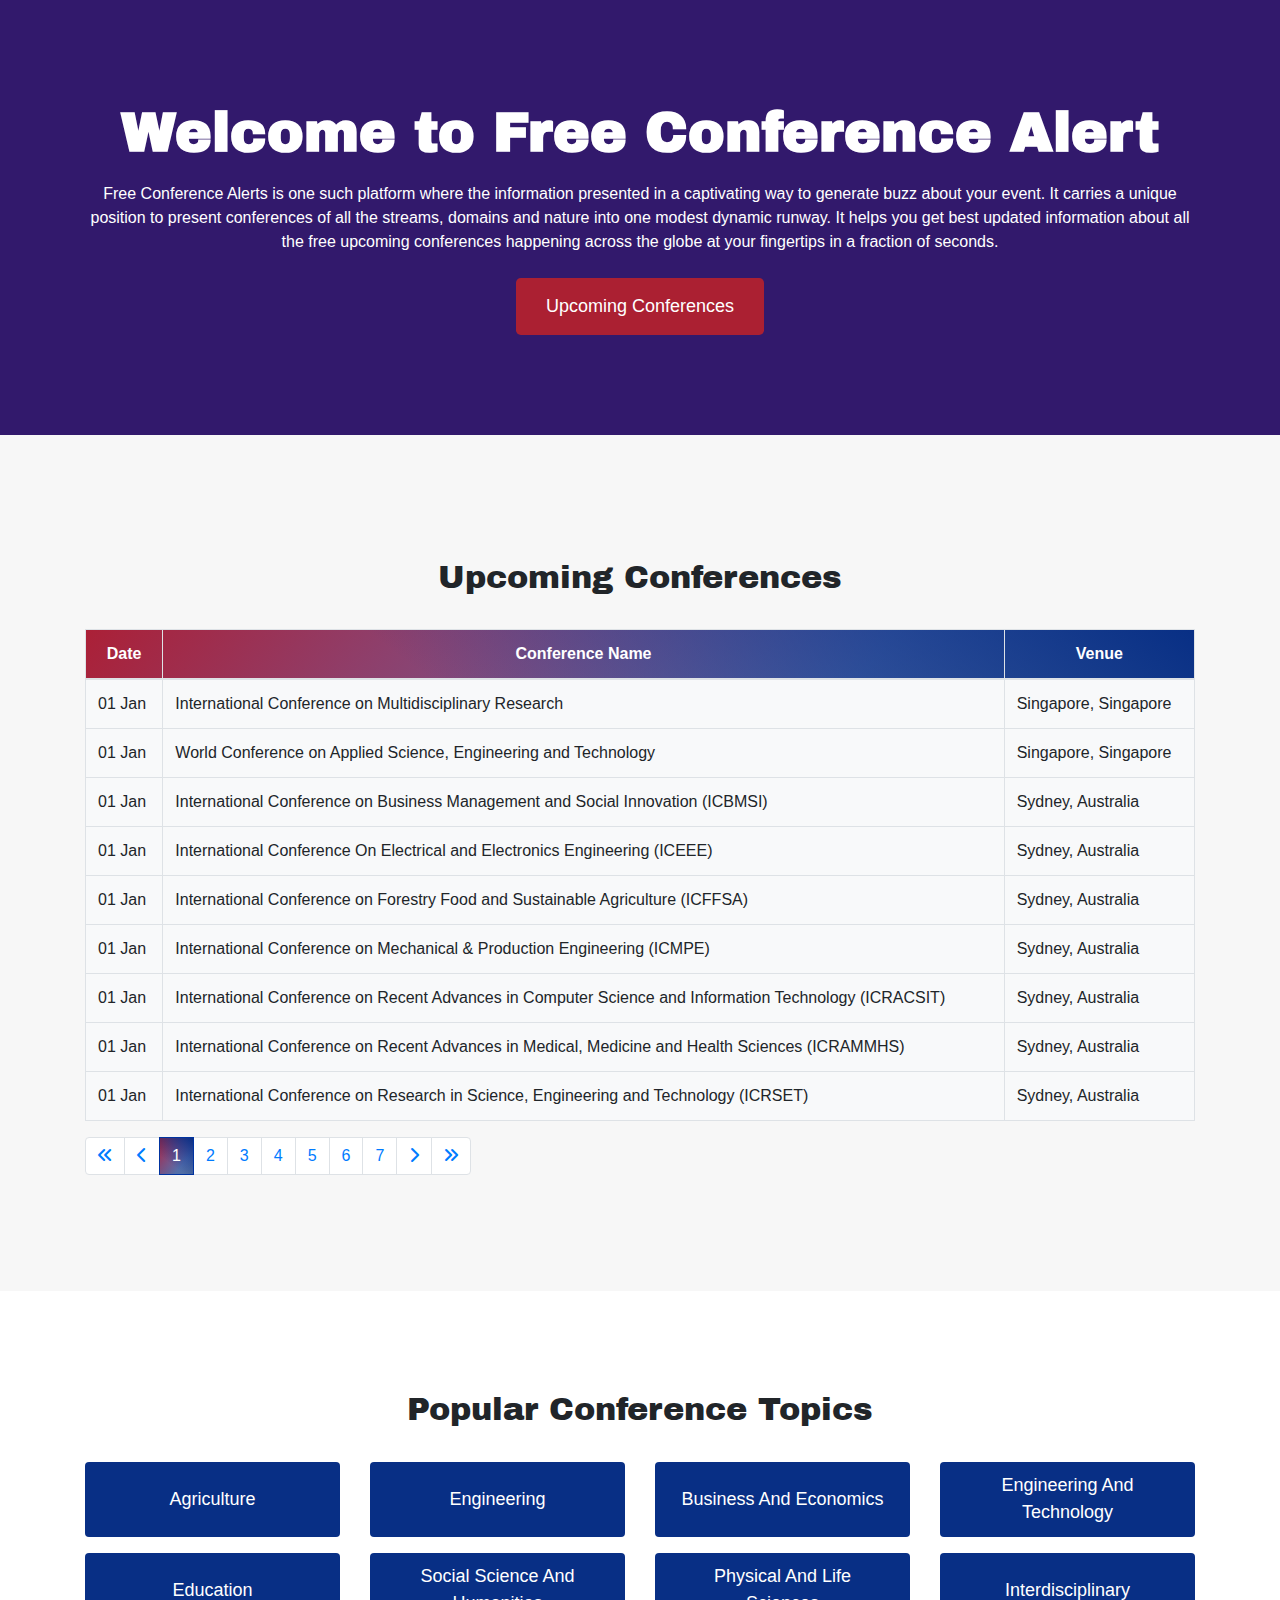
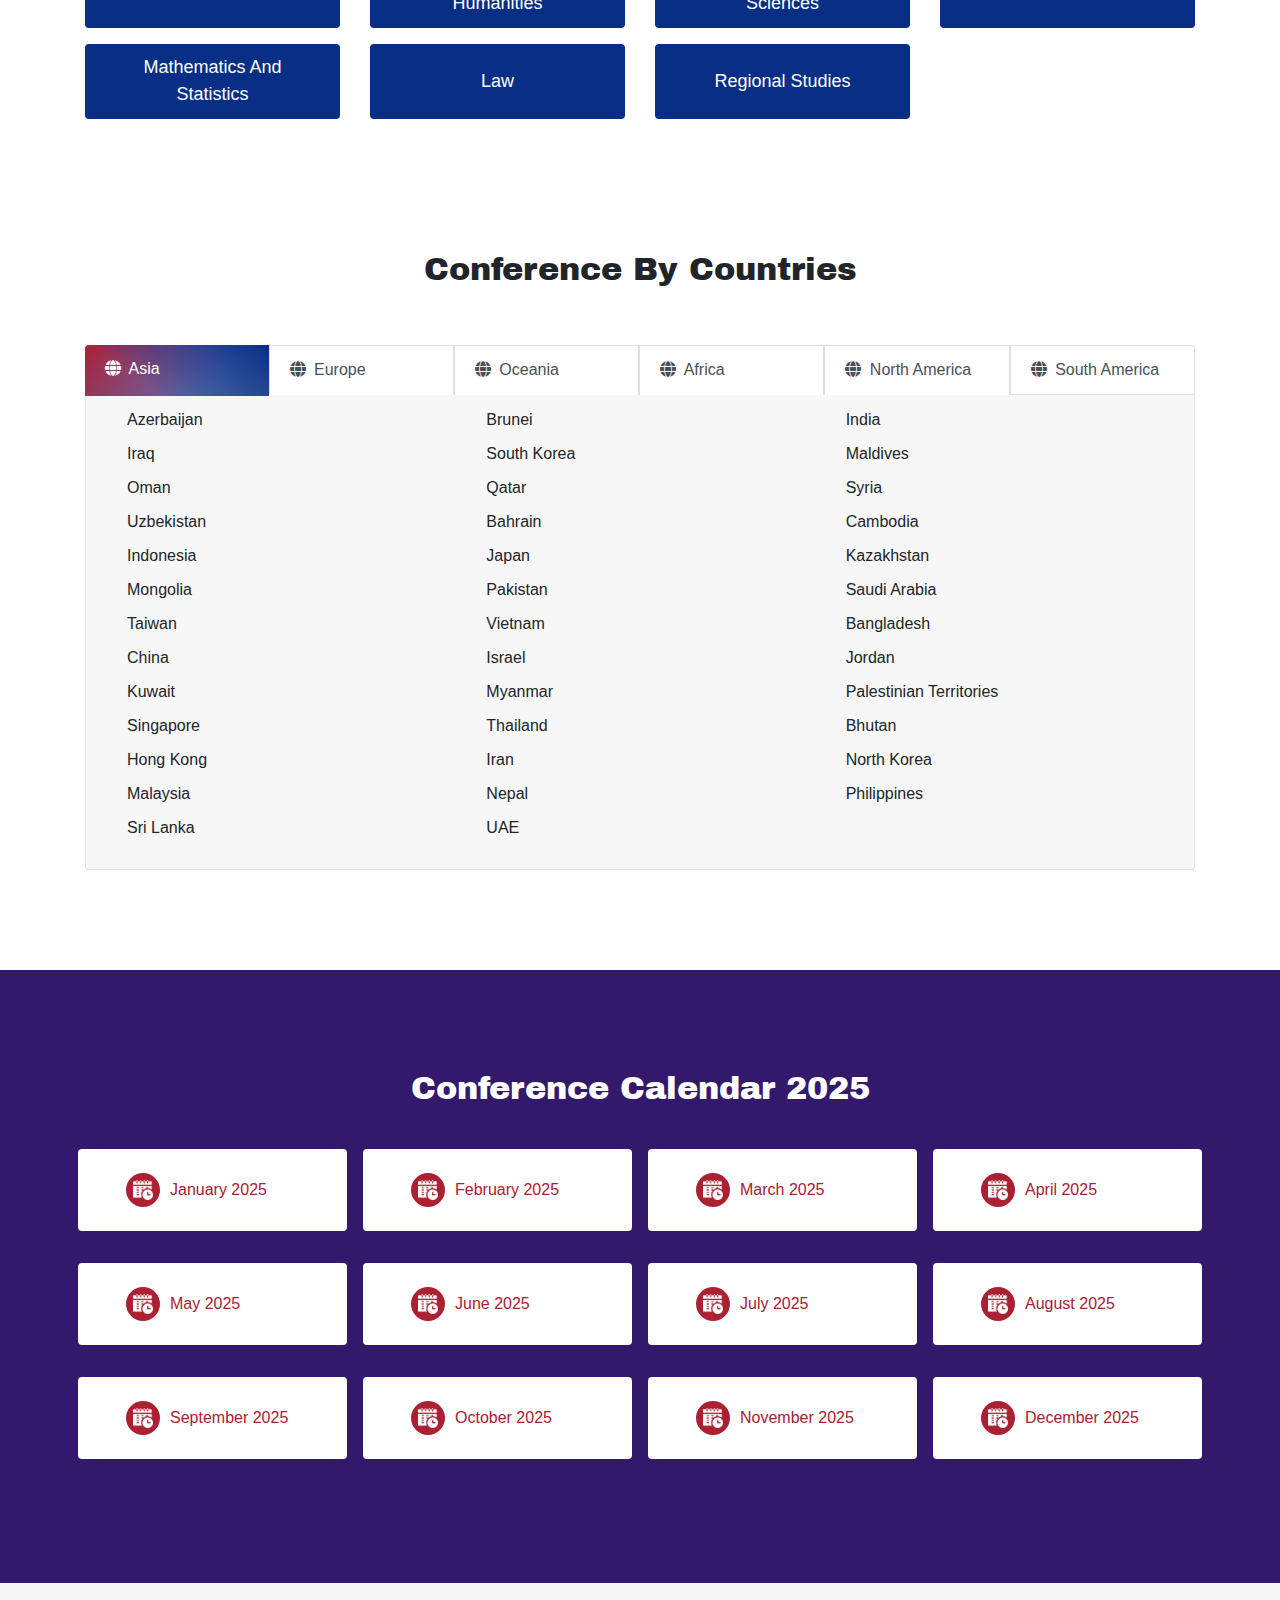
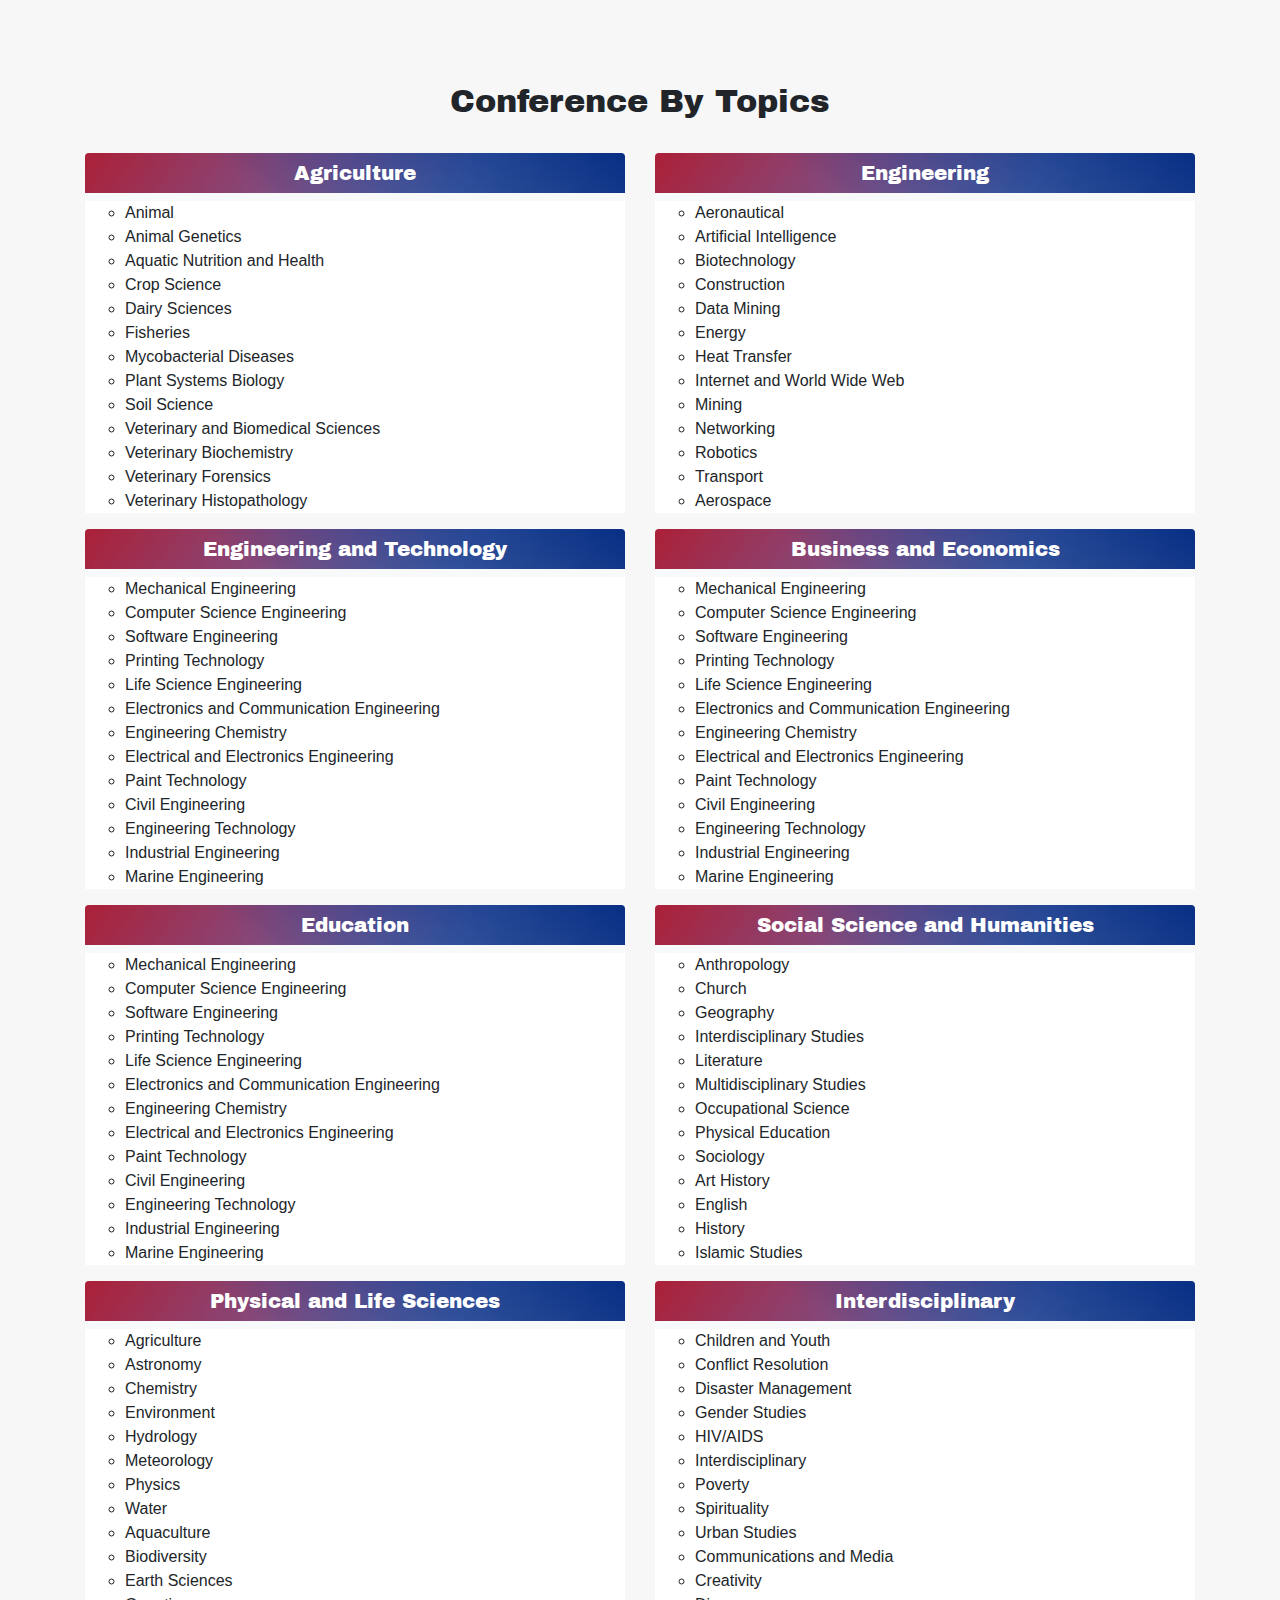
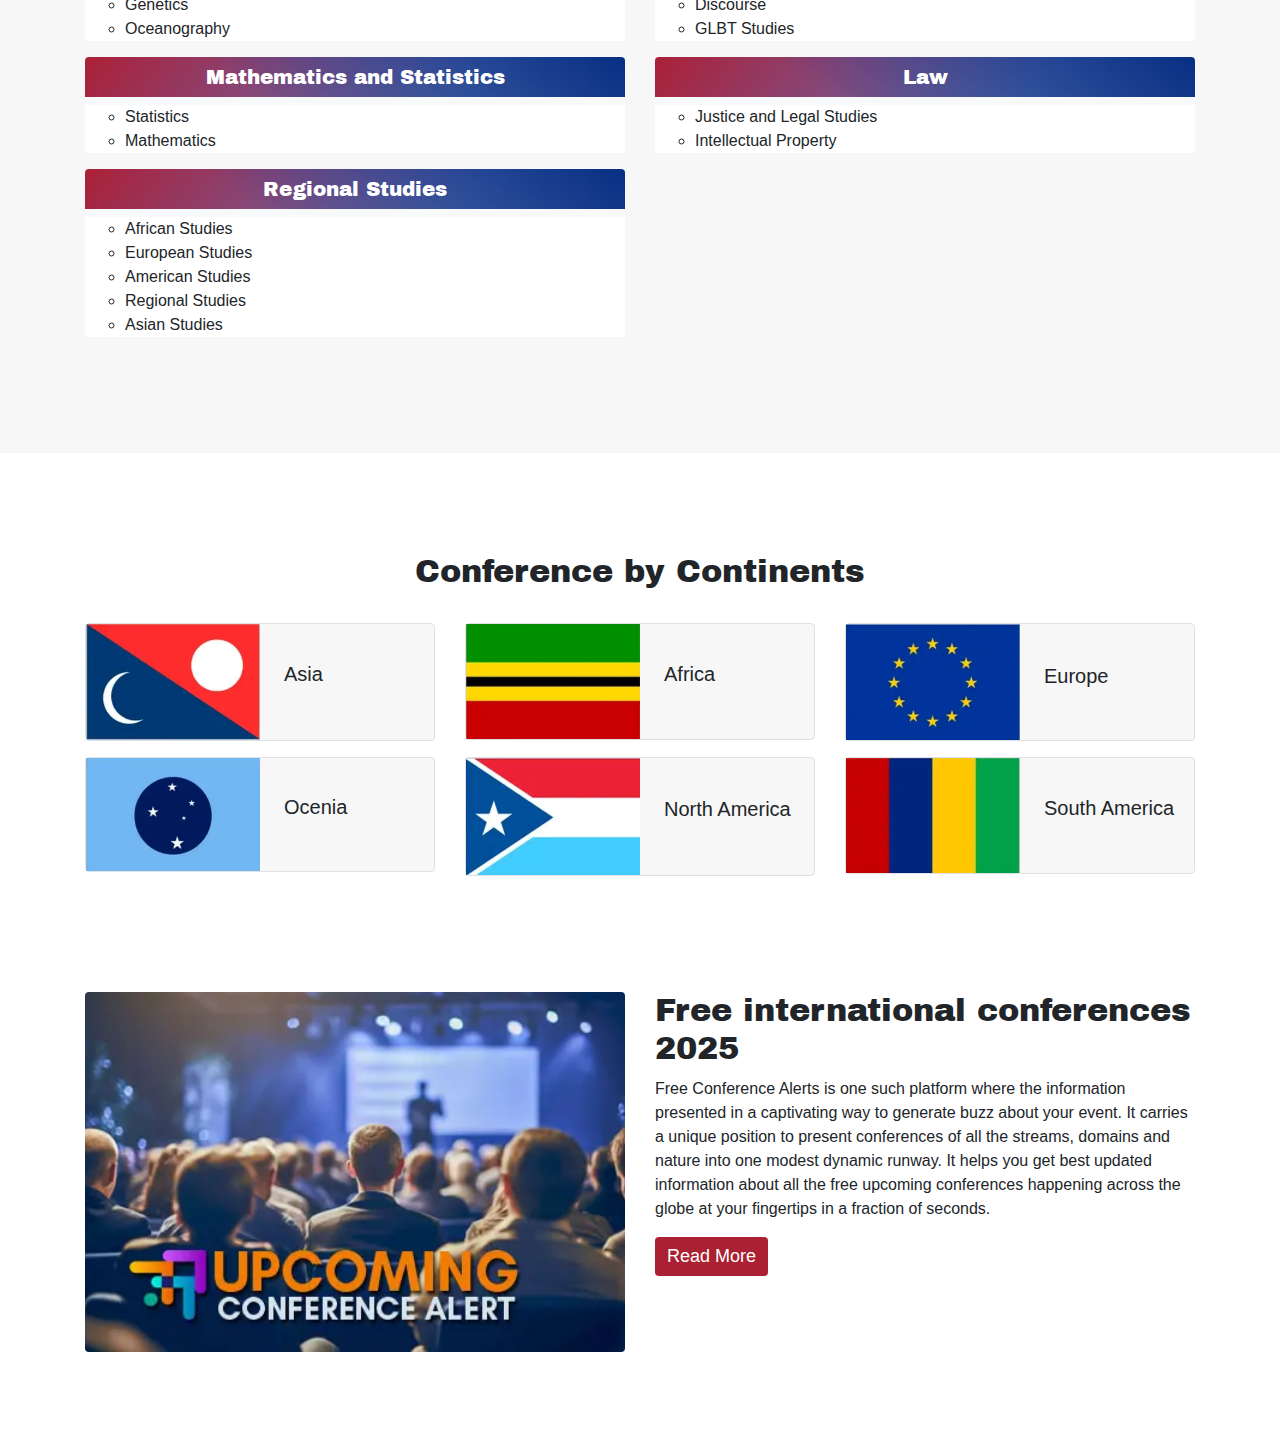
==== commit 2aa0eae8: "dfn" ====
--- a/home/index.html
+++ b/home/index.html
@@ -113,7 +113,7 @@
 
     <h2 class="text-center pb-4">Popular Conference Topics</h2>
 
-    <ul class="row list-unstyled text-center font-weight-bold text-capitalize topic-btns-parent">
+    <ul class="row list-unstyled text-center text-capitalize topic-btns-parent">
       <li class="col-lg-3 col-md-3 col-sm-6 col-12 mb-3">
         <a href="#" class="px-4 rounded text-white h-100 d-flex justify-content-center align-items-center">Agriculture</a>
       </li>
--- a/home/styles.css
+++ b/home/styles.css
@@ -56,6 +56,8 @@
 }
 .topic-btns-parent li a{
   text-decoration: none;
+  font-size: 18px;
+  font-weight: 500;
   color: white;
   background:  #082f85;
   transition: all .3s ease-in-out;
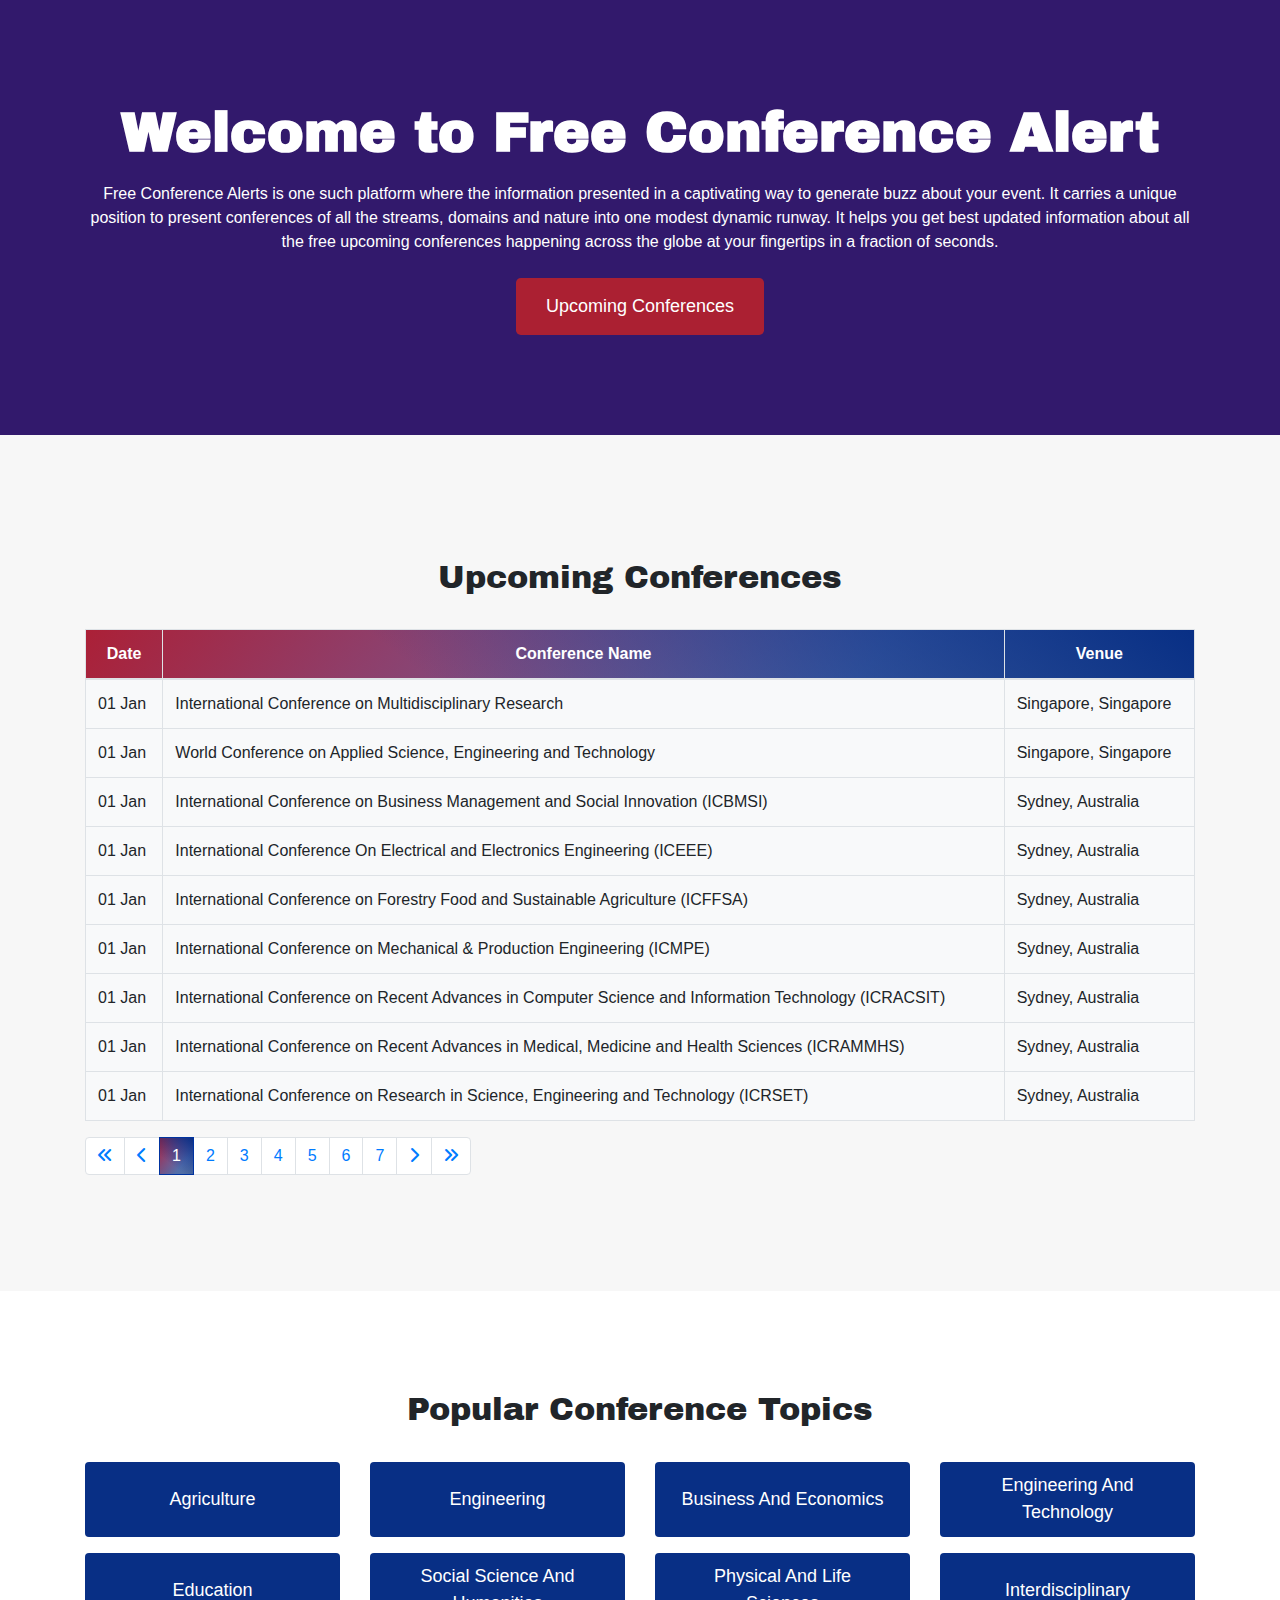
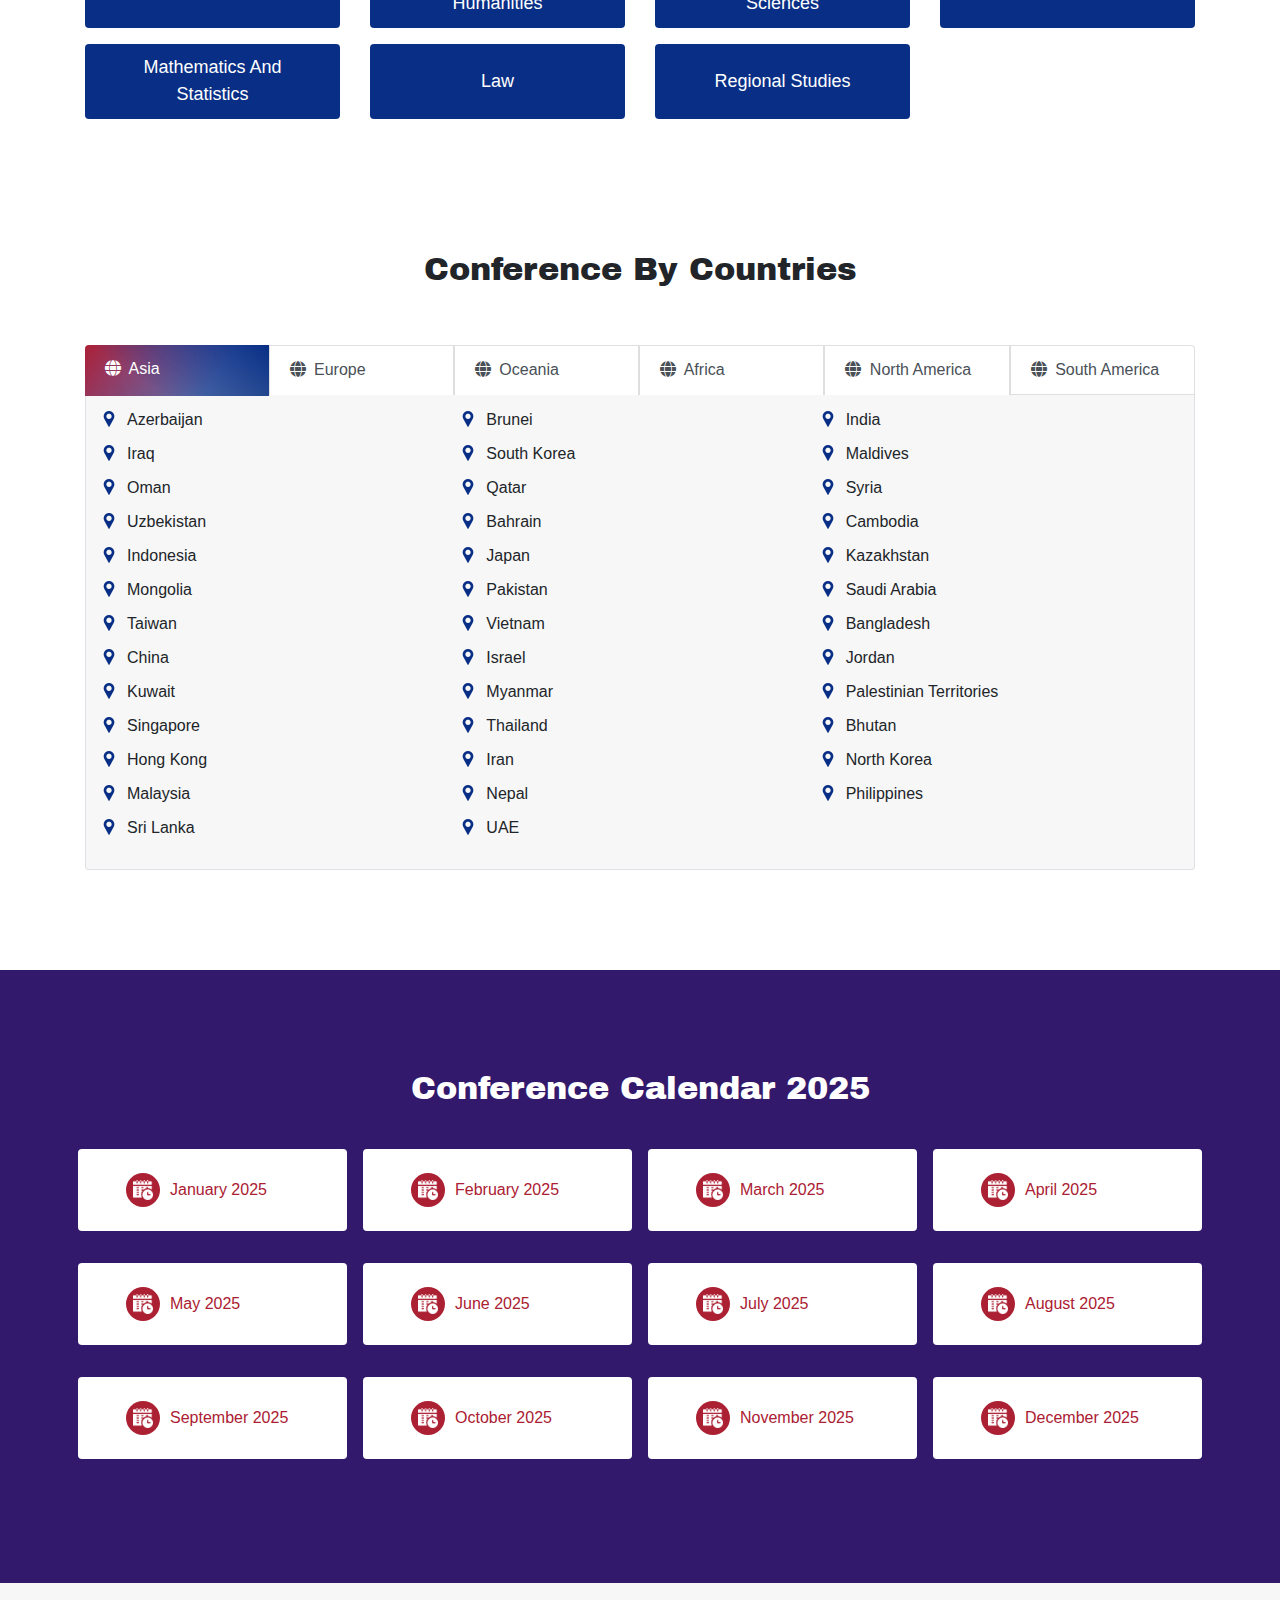
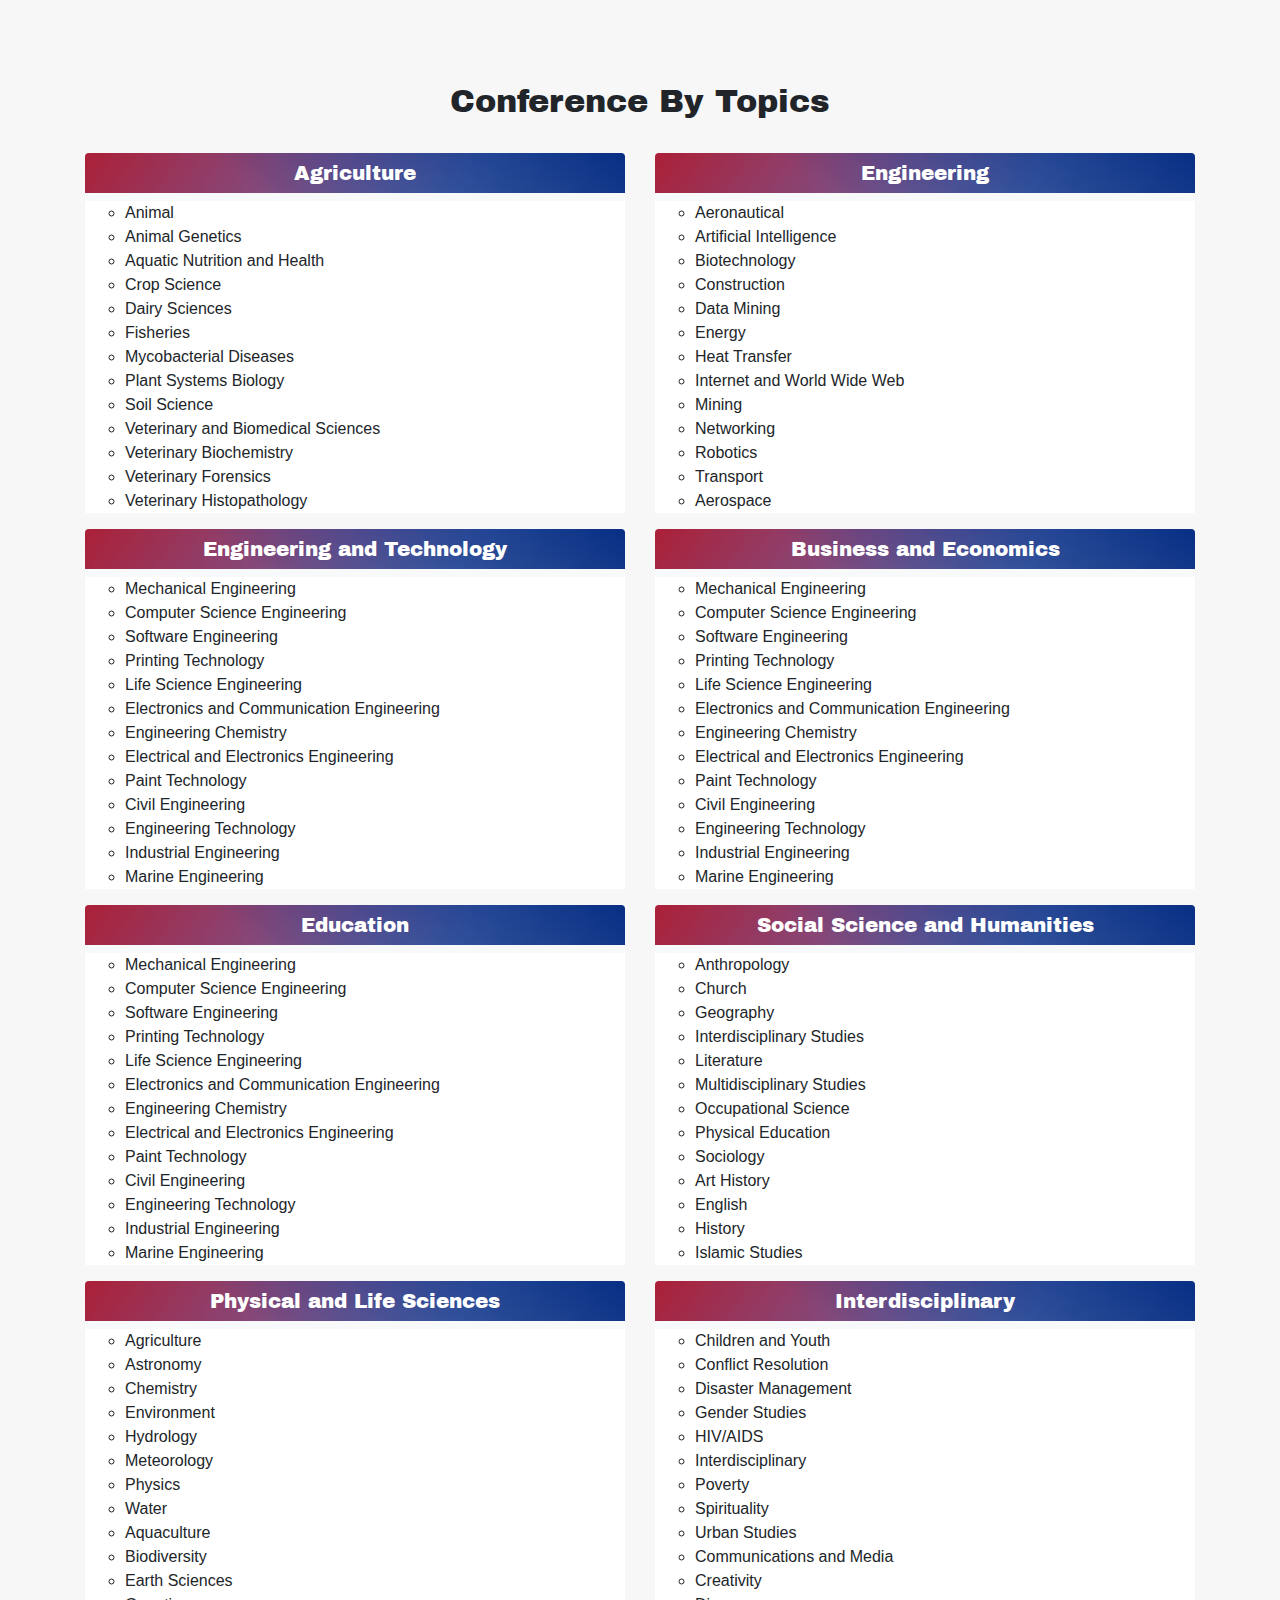
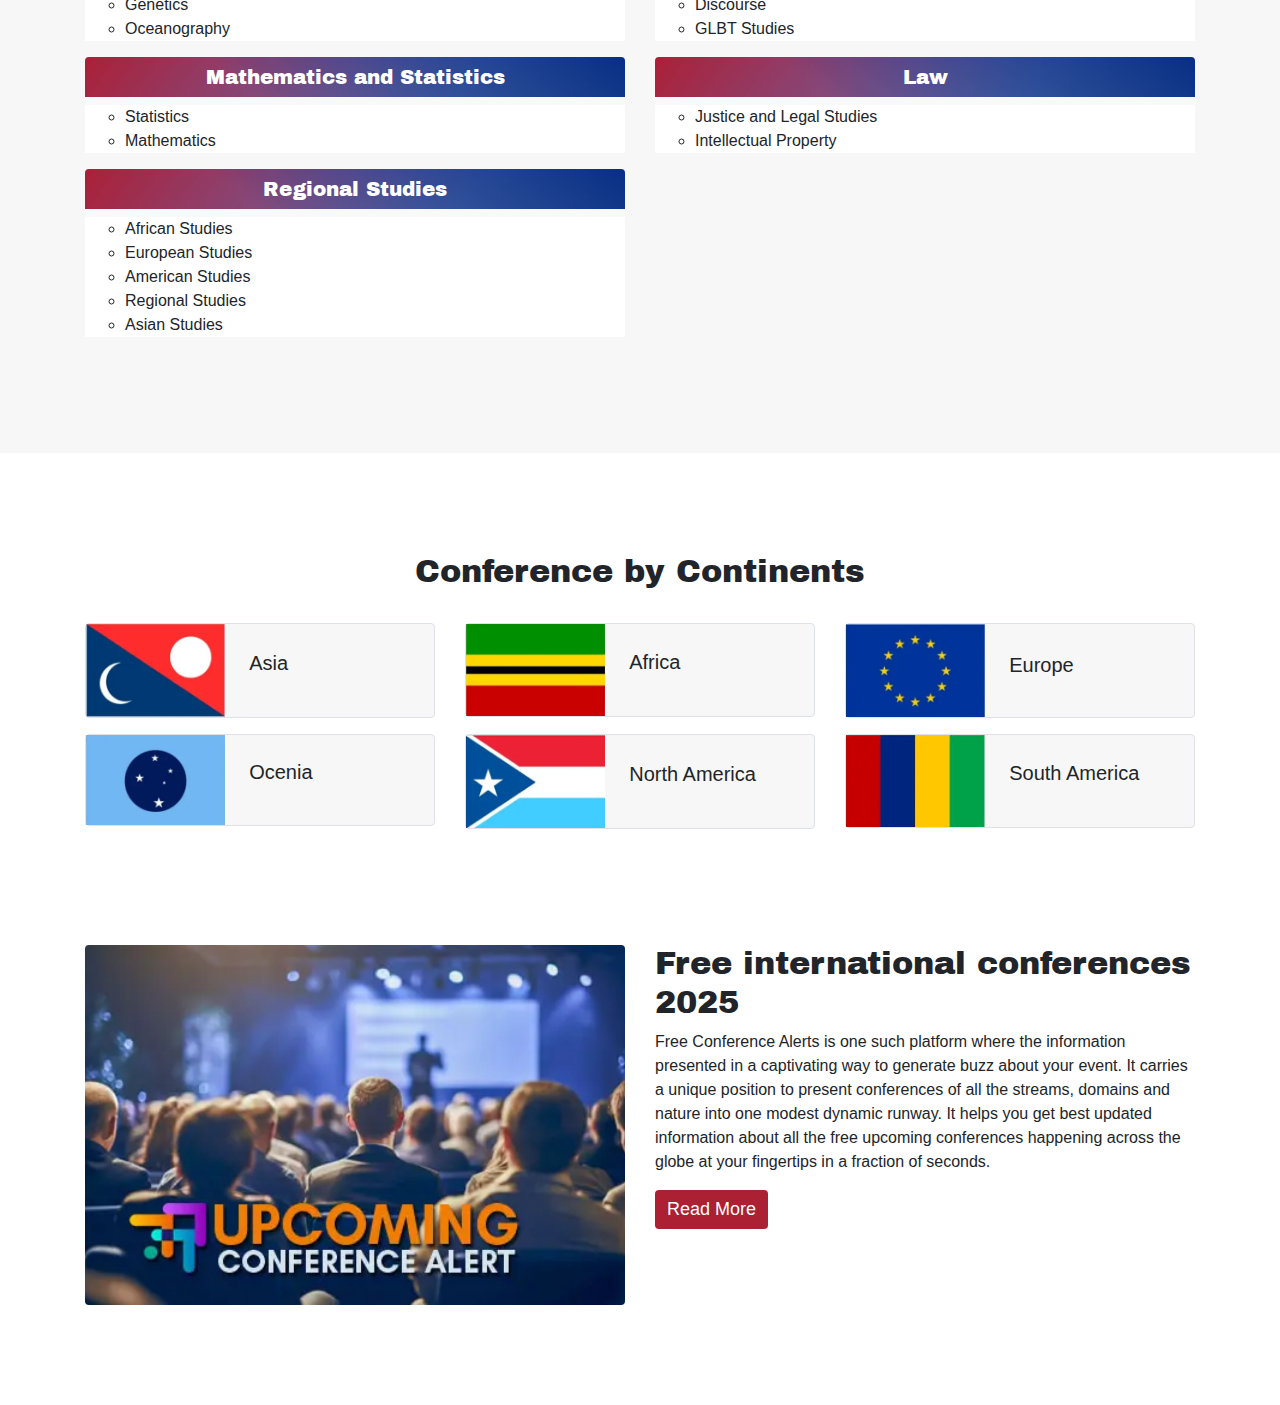
==== commit 872eb8cd: "1/4/2025 last" ====
--- a/home/index.html
+++ b/home/index.html
@@ -9,7 +9,7 @@
   <link rel="stylesheet" href="https://cdnjs.cloudflare.com/ajax/libs/font-awesome/6.0.0-beta3/css/all.min.css">
 </head>
 <body>
-   <section class="position-relative text-center py-100 hero">
+   <section class="position-relative text-center py-100 text-white hero">
     <div class="container position-relative">
       <h1 class="pb-2">Welcome to Free Conference Alert</h1>
       <p class="pb-2">Free Conference Alerts is one such platform where the information presented in a captivating way to generate buzz about your event. It carries a unique position to present conferences of all the streams, domains and nature into one modest dynamic runway. It helps you get best updated information about all the free upcoming conferences happening across the globe at your fingertips in a fraction of seconds.</p>
@@ -699,27 +699,27 @@
     <h2 class="text-center pb-4">Conference by Continents</h2>
     <div class="row">
 
-      <div class="col-sm-12 col-md-4 text-center mb-3">
+      <div class="col-12 col-sm-6 col-md-4 text-center mb-3">
         <div class="rounded d-flex justify-content-start align-items-center border"><img src="../assets/asia-flag.webp" alt="" class="mr-4"> <p>Asia</p></div>
       </div>
 
-      <div class="col-sm-12 col-md-4 text-center mb-3">
+      <div class="col-12 col-sm-6 col-md-4 text-center mb-3">
         <div class="rounded d-flex justify-content-start align-items-center border"><img src="../assets/africa-flag.webp" alt=""  class="mr-4"> <p>Africa</p></div>
       </div>
 
-      <div class="col-sm-12 col-md-4 text-center mb-3">
+      <div class="col-12 col-sm-6 col-md-4 text-center mb-3">
         <div class="rounded d-flex justify-content-start align-items-center border"><img src="../assets/europe-flag.webp" alt="" class="mr-4"> <p class=" pt-1">Europe</p></div>
       </div>
 
-      <div class="col-sm-12 col-md-4 text-center mb-3">
+      <div class="col-12 col-sm-6 col-md-4 text-center mb-3">
         <div class="rounded d-flex justify-content-start align-items-center border"><img src="../assets/oceania-flag.webp" alt="" class="mr-4"> <p>Ocenia</p></div>
       </div>
 
-      <div class="col-sm-12 col-md-4 text-center mb-3">
+      <div class="col-12 col-sm-6 col-md-4 text-center mb-3">
         <div class="rounded d-flex justify-content-start align-items-center border"><img src="../assets/north-america-flag.webp" alt="" class="mr-4"> <p>North America</p></div>
       </div>
 
-      <div class="col-sm-12 col-md-4 text-center mb-3">
+      <div class="col-12 col-sm-6 col-md-4 text-center mb-3">
         <div class="rounded d-flex justify-content-start align-items-center border"><img src="../assets/south america-logo.webp" alt="" class="mr-4"> <p>South America</p></div>
       </div>
     </div>
--- a/home/styles.css
+++ b/home/styles.css
@@ -11,10 +11,6 @@
 }
 .pt-100{
   padding-top: 100px;
-}
-.lite-bg{
-  background-color: rgb(28, 0, 92);
-  opacity: .5; 
 }
 
 .gradient-bg, .list-group-item.active{
@@ -28,9 +24,8 @@
   font-size: 55px;
   font-weight: 600;
 }
-.hero {
+.hero,.calendar {
   background-color: #32196c;
-  color: white;
 }
 .hero button{
   padding: 15px 30px;
@@ -44,7 +39,7 @@
 
 /* conferencs */
 
-.conference-list{
+.conference-list,.list-box,  .topics,.flags .container .row div div{
   background-color: #f7f7f7;
 }
 
@@ -97,7 +92,7 @@
   .city-list li::before{
     display: inline-block;
     content: "";
-    /* background-image: url('../assets/pin.png'); */
+    background-image: url('../assets/pin.png');
     background-size: contain;
     height: 16px;
     width: 16px;
@@ -106,9 +101,7 @@
   }
 
 
-  .list-box{
-    background-color: #f7f7f7;
-  }
+
 /* pagination  */
   .page-item.active .page-link {
     background:  linear-gradient(217deg, #082f85, rgba(255, 0, 0, 0) 70.71%), linear-gradient(127deg, #ab2037, rgb(105 132 171 / 73%) 70.71%), linear-gradient(336deg, #082f85, rgb(0 0 255 / 73%) 70.71%);
@@ -119,10 +112,6 @@
 
 
   /* calendar  */
-  .calendar{
-    background-color: #32196c;
-  }
-
 
   .calendar p{
     background:  white;
@@ -157,9 +146,6 @@
 
   /* topic */
 
-  .topics {
-    background-color: #f7f7f7;
-  }
 
    .topic-div .topic{
     background-color: white;
@@ -184,11 +170,7 @@
 /* flag  */
 
 .flags img{
-  width: 50%;
-}
-
-.flags .container .row div div{
-      background-color: #f7f7f7;
+  width: 40%;
 }
 
 .flags p{
@@ -201,17 +183,18 @@
 
 .image-div img{
   width: 100%;
-    height: 360px;
+  height: 360px;
   object-fit: cover;
 }
+
 
 
 /* mobile css  */
 @media (max-width: 767px){
-  .py-100{
+.py-100{
     padding: 30px 10px;
   }
-  .pt-100{
+.pt-100{
     padding-top: 30px;
   }
 h1{
@@ -235,6 +218,7 @@
 }
 }
 
+
 /* scroll bar designs  */
 
 .topic-div .topic::-webkit-scrollbar {
